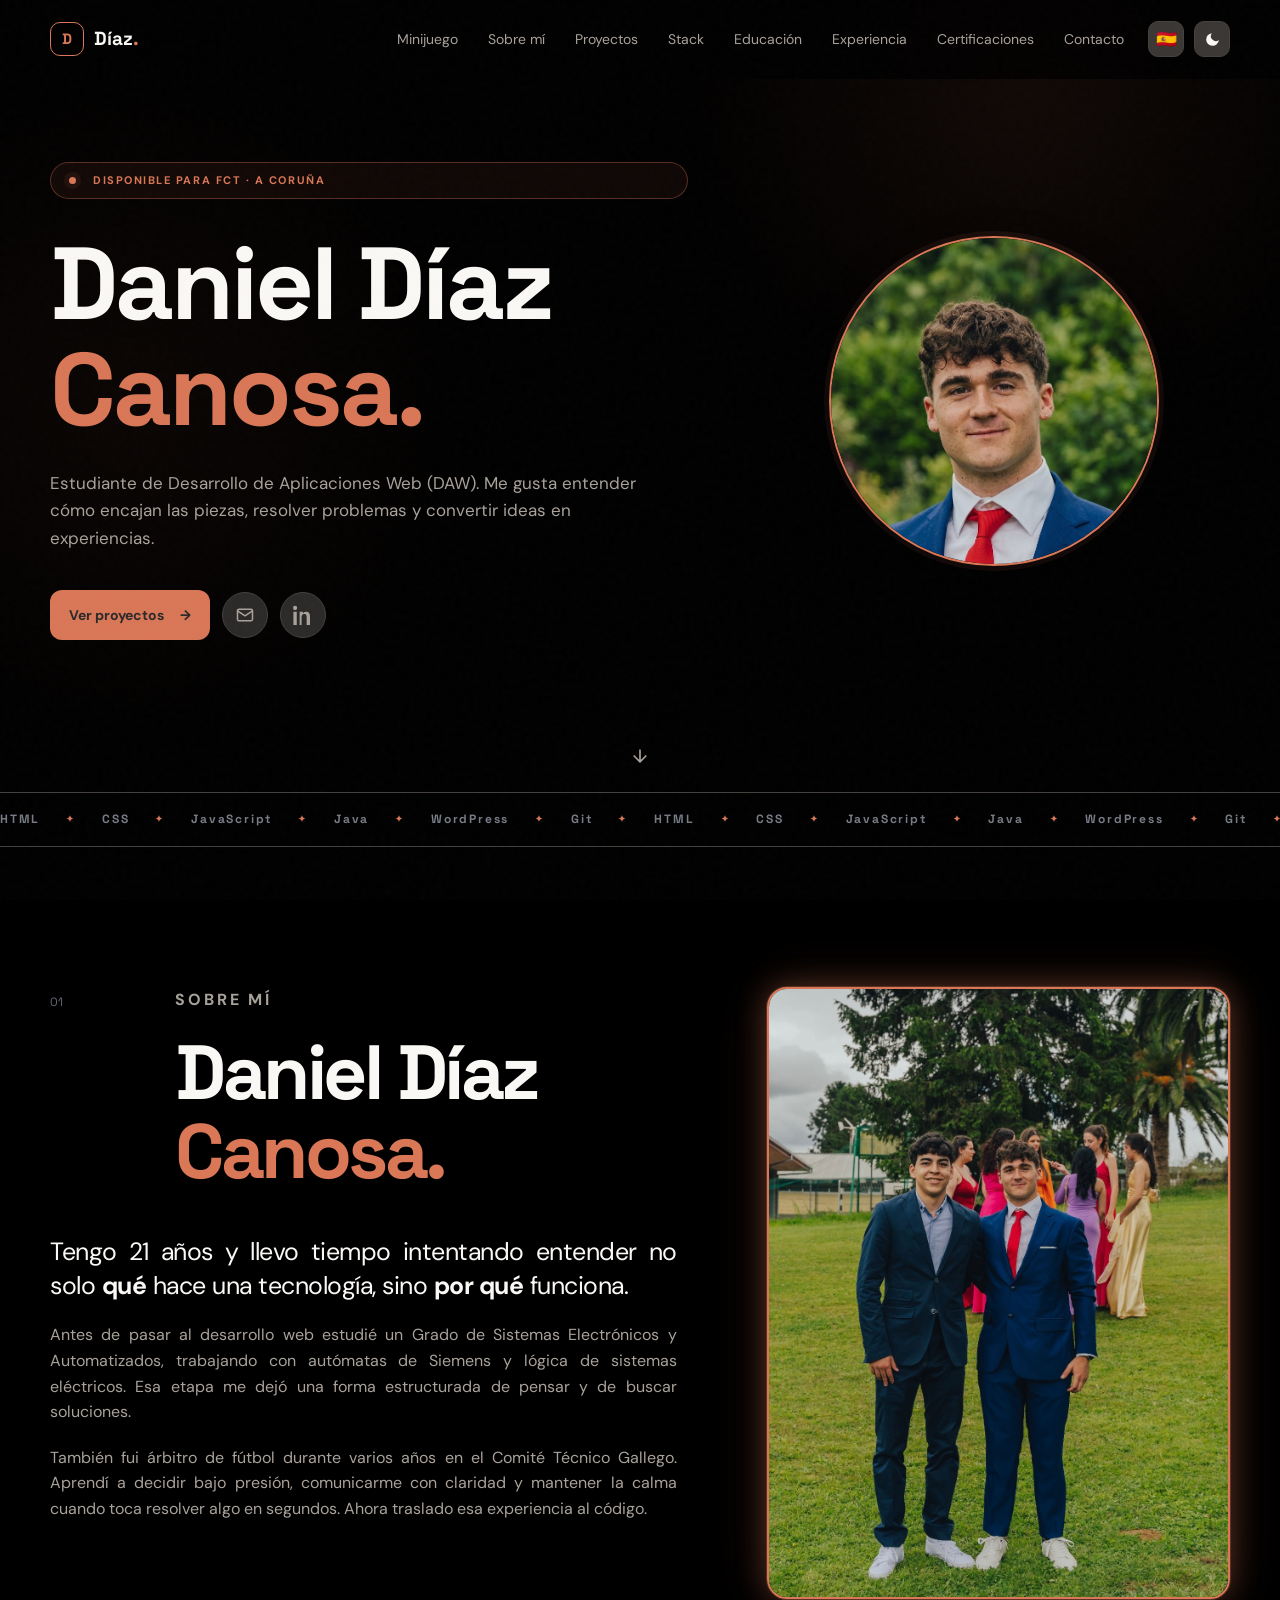
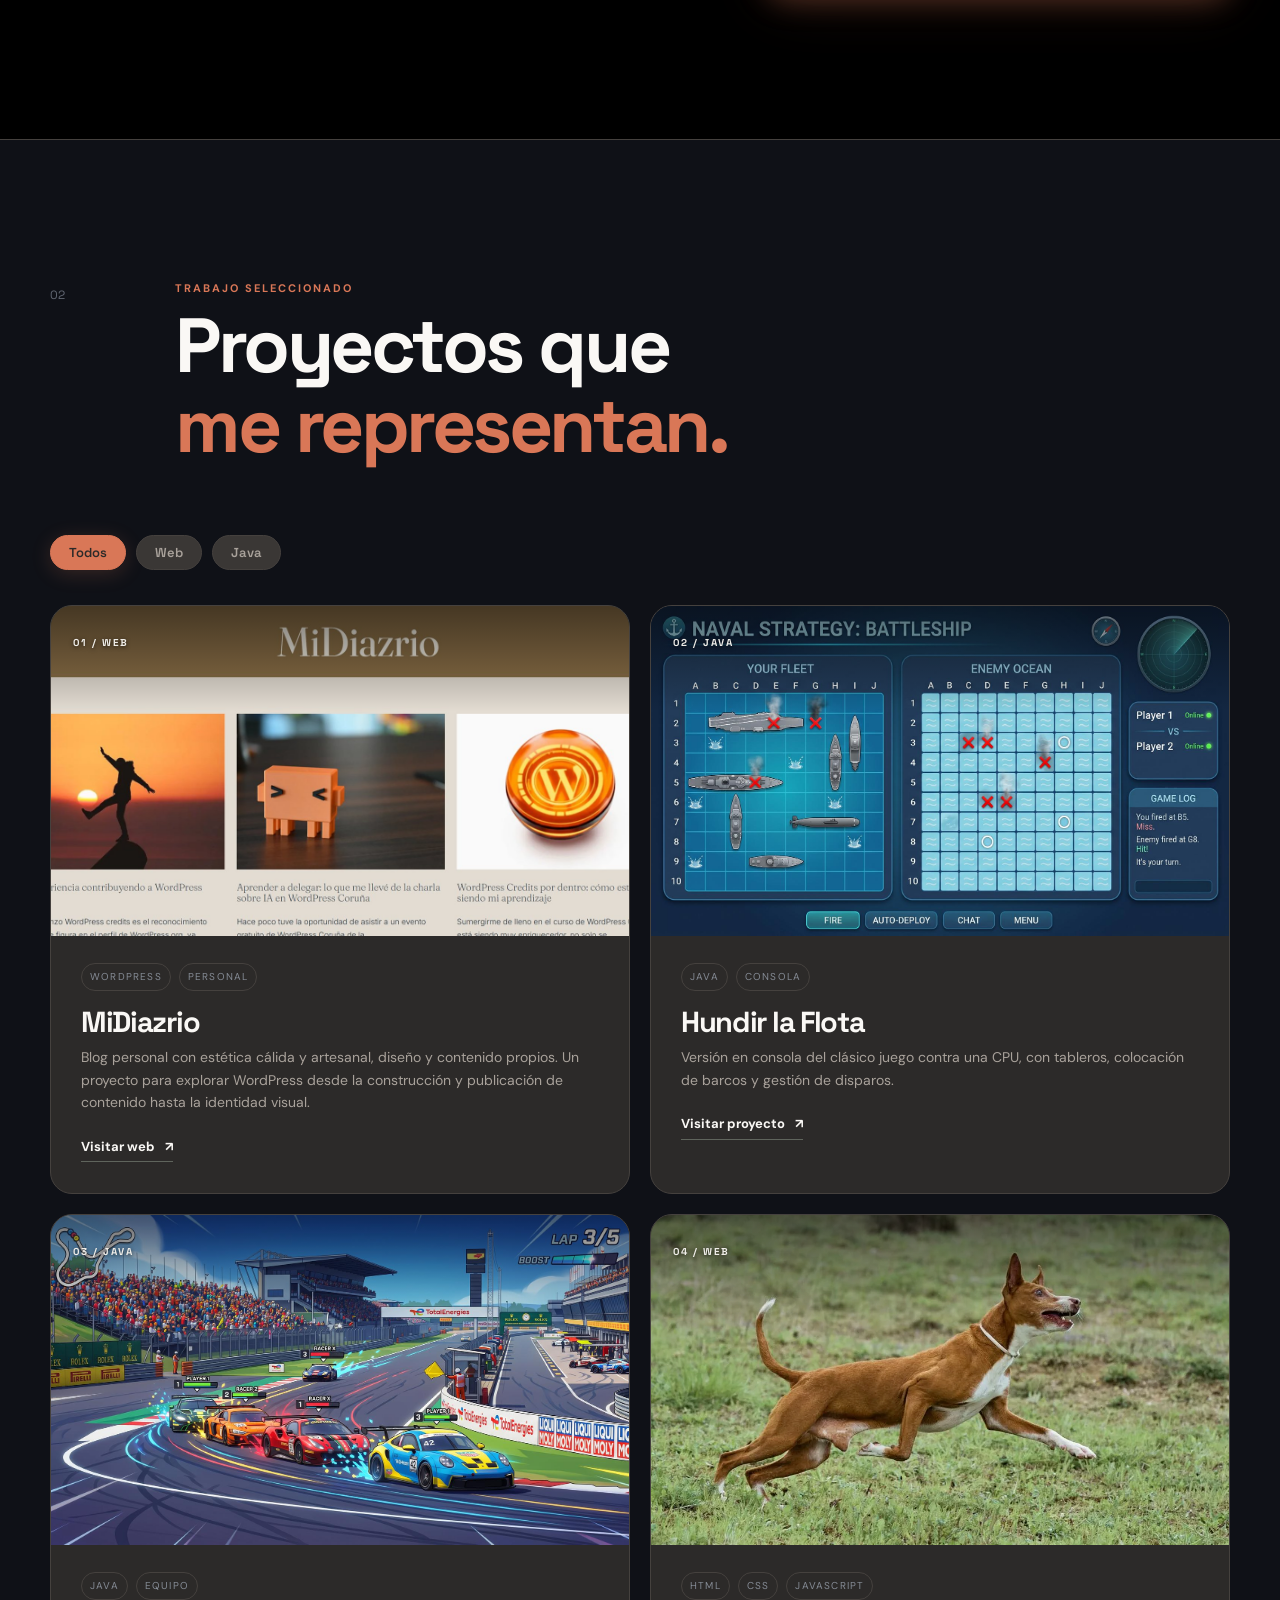
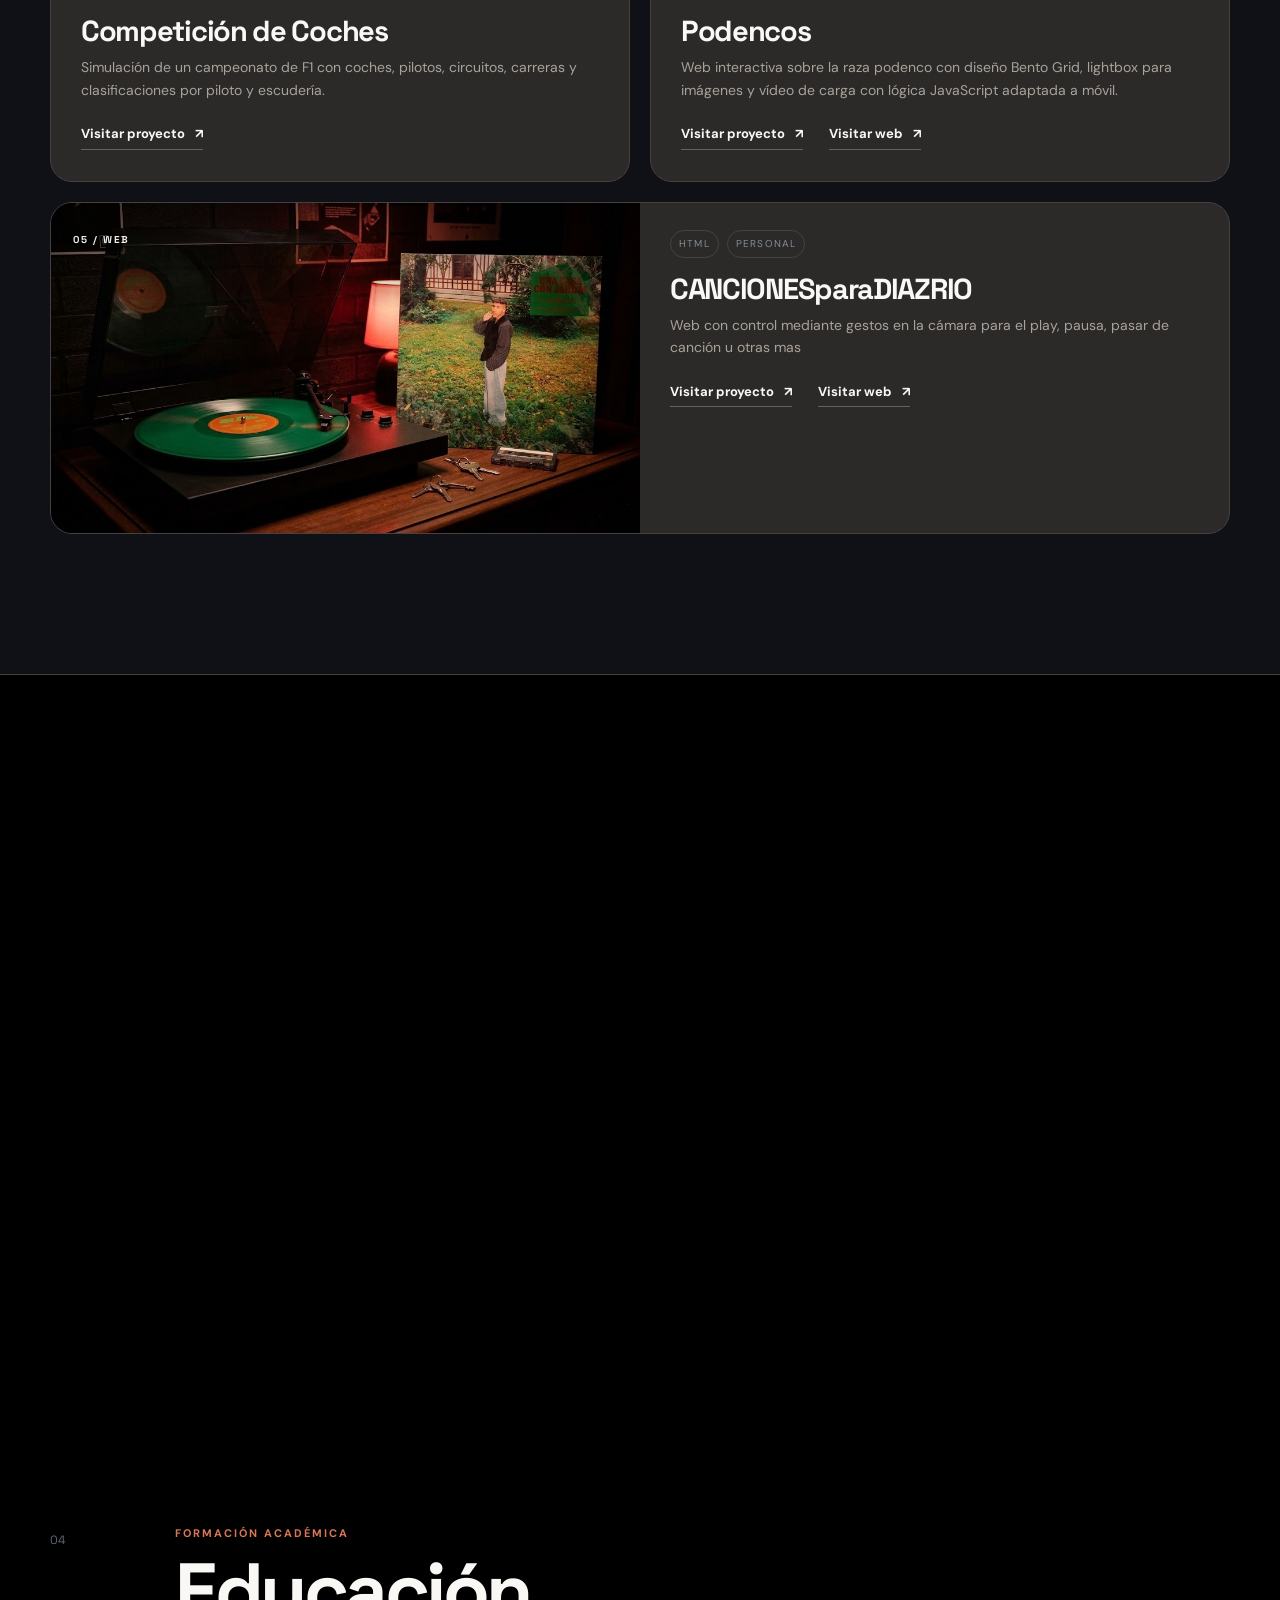
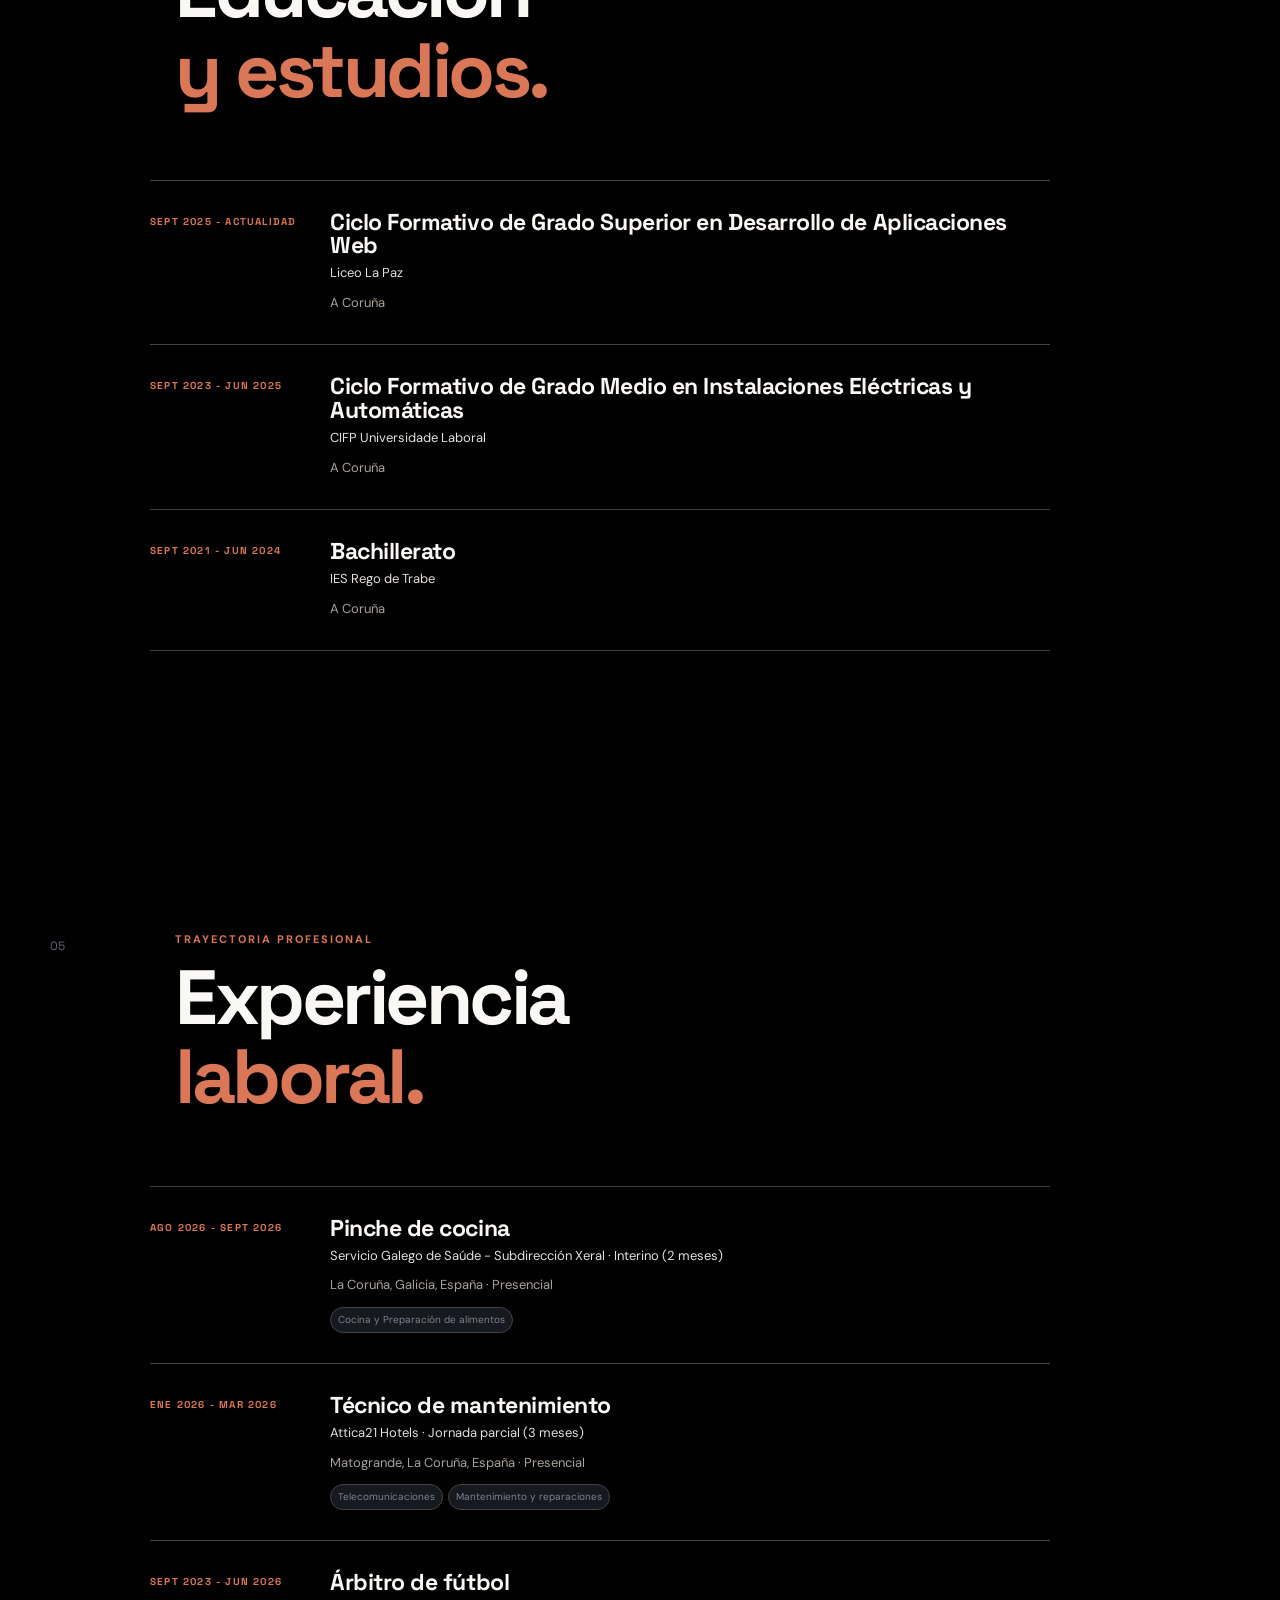
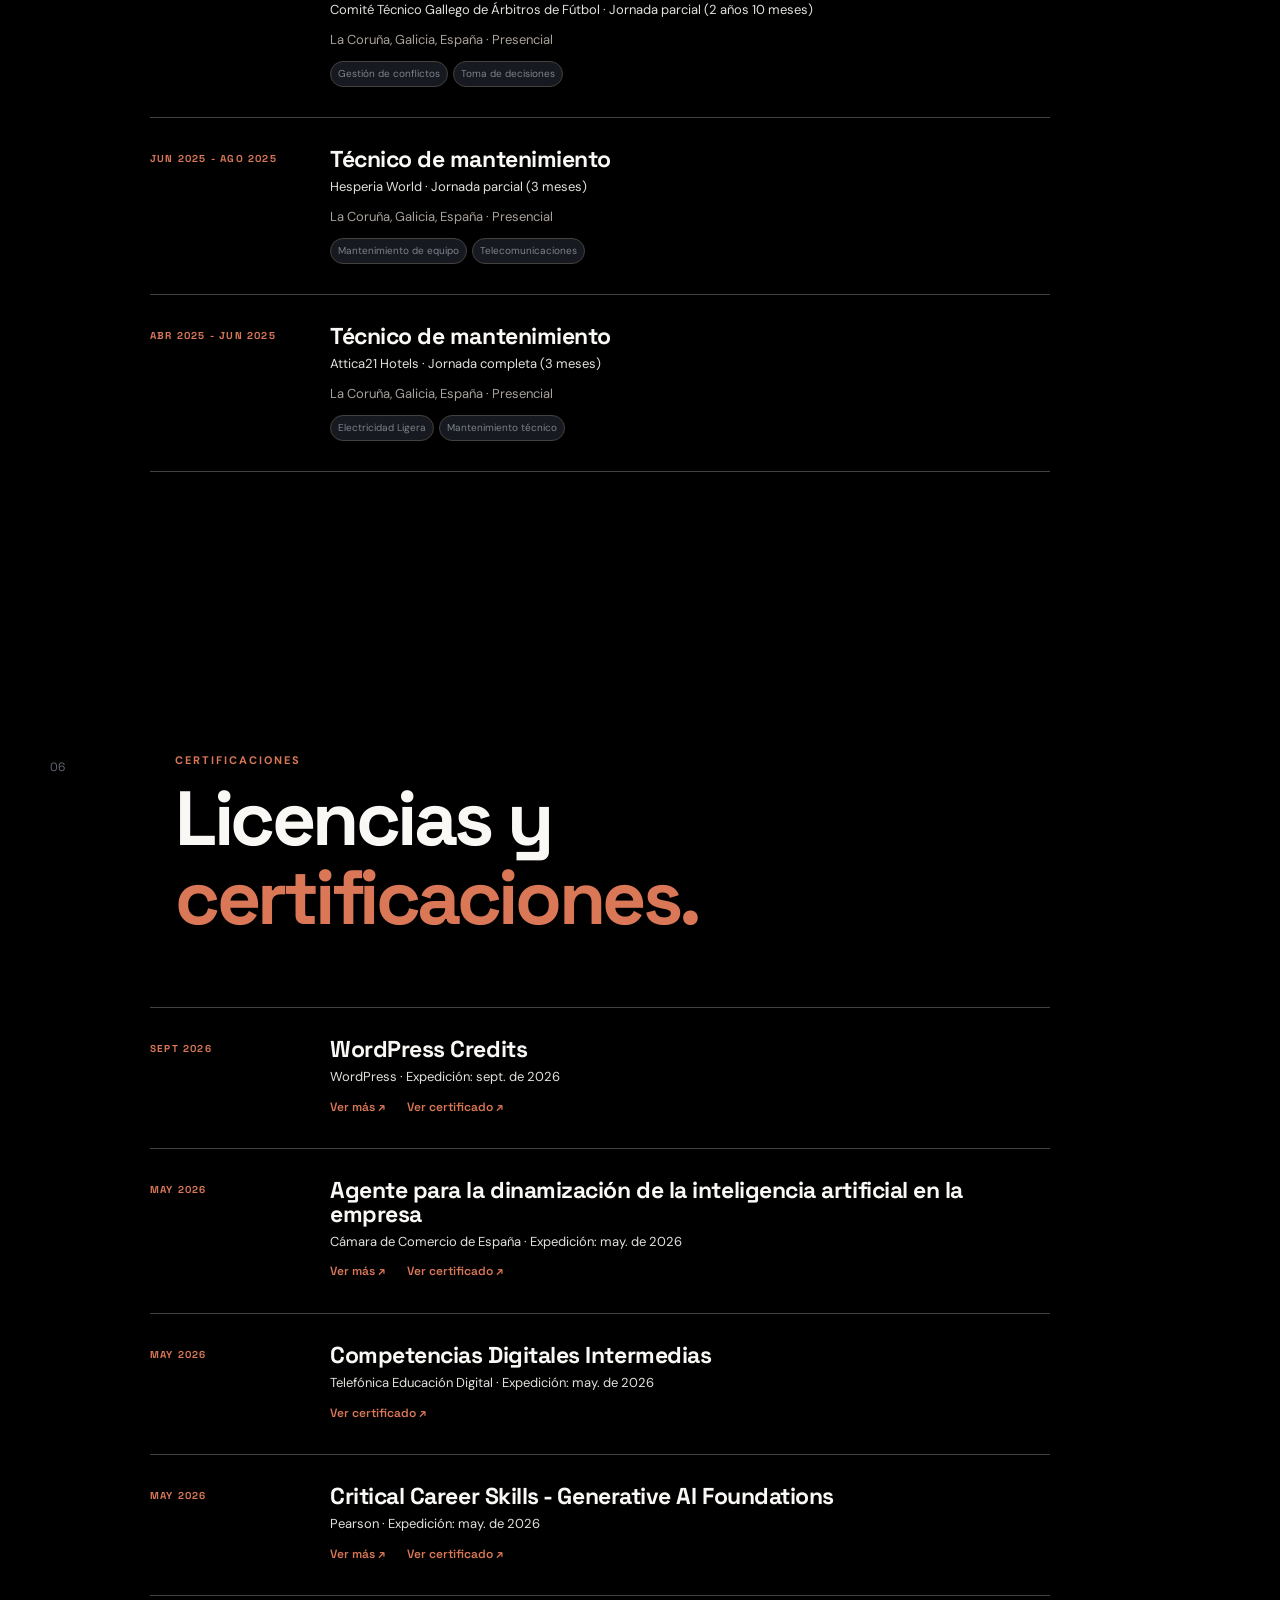
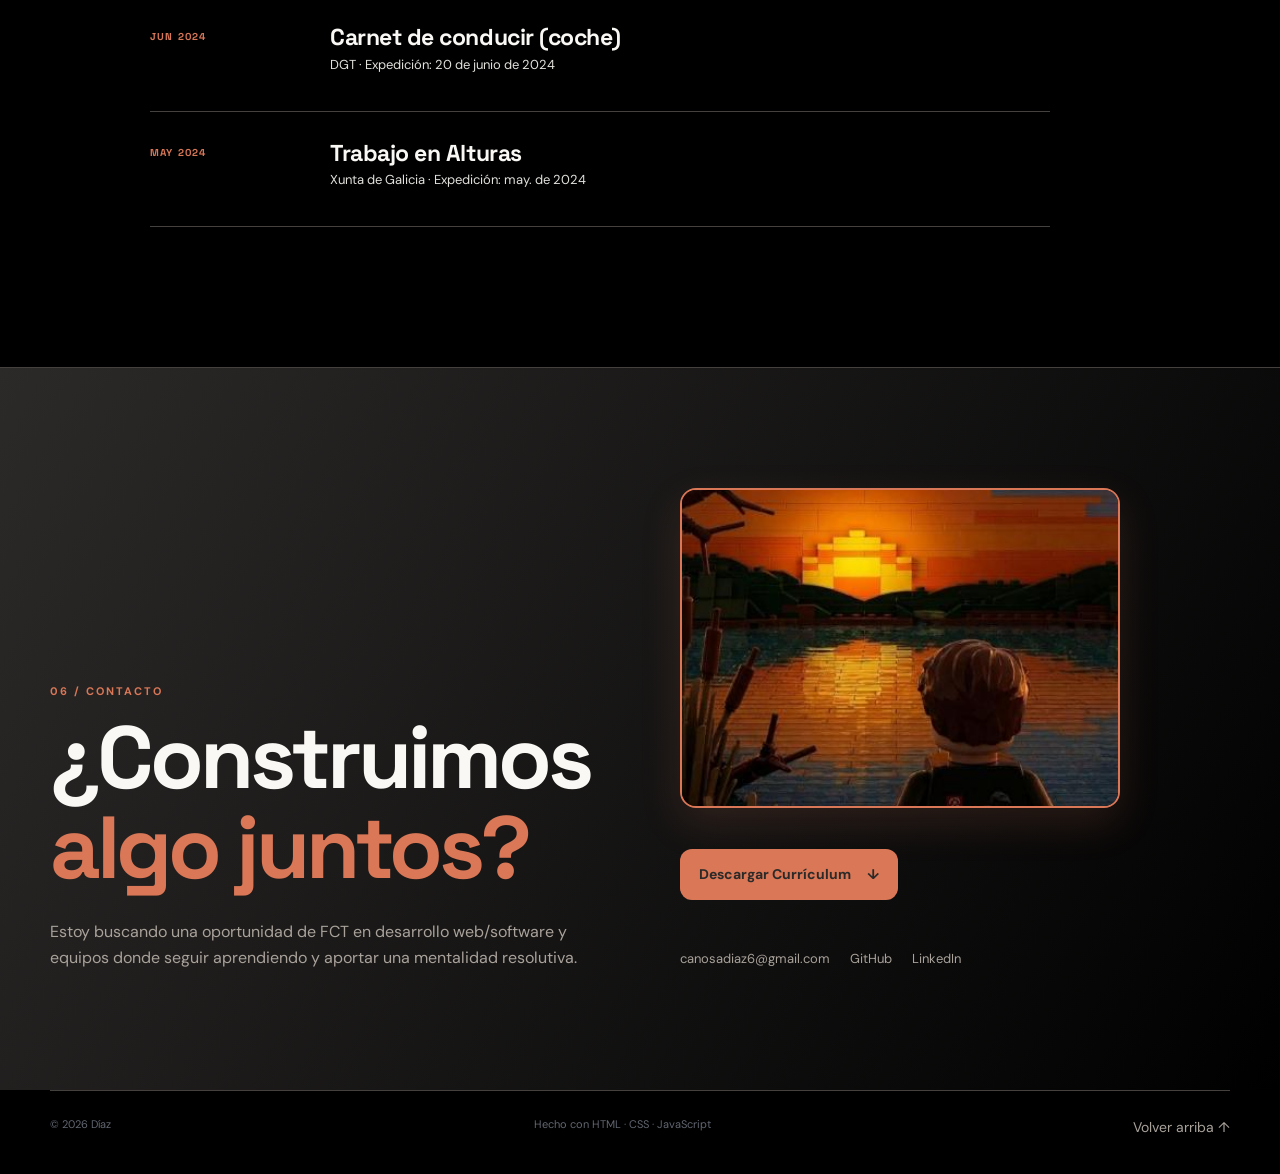
==== index.html @ 632375e2 "a11y: focus-visible styles, menu aria-controls/Escape/outside-close, filter aria-pressed" ====
<!DOCTYPE html>
<html lang="es" data-theme="dark">
<head>
  <meta charset="UTF-8">
  <meta name="viewport" content="width=device-width, initial-scale=1.0">
  <meta name="description" content="Portfolio de Daniel Díaz Canosa — estudiante de Desarrollo de Aplicaciones Web (DAW), proyectos web y Java.">
  <meta name="theme-color" content="#000000">
  <title>Daniel Díaz Canosa</title>
  <link rel="preconnect" href="https://fonts.googleapis.com">
  <link rel="preconnect" href="https://fonts.gstatic.com" crossorigin>
  <link href="https://fonts.googleapis.com/css2?family=DM+Sans:wght@400;500;600;700&family=Space+Grotesk:wght@400;500;600;700&display=swap" rel="stylesheet">
    <link rel="stylesheet" href="stiles/styles.css">
    <link rel="icon" type="image/png" href="img/favicom.png">
    <noscript><style>.reveal{opacity:1!important;transform:none!important}</style></noscript>
</head>
<body>
  <div class="noise" aria-hidden="true"></div>

  <header class="site-header">
    <nav class="nav container" aria-label="Navegación principal">
      <a class="brand" href="#inicio" aria-label="Díaz, inicio">
        <span class="brand-mark" aria-hidden="true">D</span>
        <span>Díaz<span class="dot" aria-hidden="true">.</span></span>
      </a>

      <ul class="nav-links" id="navLinks">
        <li><a href="pages/juego.html" data-i18n="nav.minigame">Minijuego</a></li>
        <li><a href="#sobre-mi" data-i18n="nav.about">Sobre mí</a></li>
        <li><a href="#proyectos" data-i18n="nav.projects">Proyectos</a></li>
        <li><a href="#stack" data-i18n="nav.stack">Stack</a></li>
        <li><a href="#educacion" data-i18n="nav.education">Educación</a></li>
        <li><a href="#experiencia" data-i18n="nav.experience">Experiencia</a></li>
        <li><a href="#certificaciones" data-i18n="nav.certifications">Certificaciones</a></li>
        <li><a href="#contacto" data-i18n="nav.contact">Contacto</a></li>
      </ul>

      <div class="header-actions">
        <button class="lang-toggle" id="langToggle" aria-label="Seleccionar idioma" data-i18n-attr="aria-label|lang.toggle">
          <span id="langFlag" aria-hidden="true">🇪🇸</span>
        </button>
        <button class="theme-toggle" id="themeToggle" aria-label="Cambiar tema oscuro o claro" data-i18n-attr="aria-label|theme.toggle" aria-pressed="false">
          <svg class="theme-icon-sun" viewBox="0 0 24 24" fill="none" stroke="currentColor" stroke-width="2" stroke-linecap="round" aria-hidden="true"><circle cx="12" cy="12" r="4.5"/><path d="M12 2v2.5M12 19.5V22M22 12h-2.5M4.5 12H2M19.07 4.93l-1.77 1.77M6.7 17.3l-1.77 1.77M19.07 19.07l-1.77-1.77M6.7 6.7L4.93 4.93"/></svg>
          <svg class="theme-icon-moon" viewBox="0 0 24 24" fill="currentColor" aria-hidden="true"><path d="M21 12.8A9 9 0 1 1 11.2 3a7 7 0 0 0 9.8 9.8z"/></svg>
        </button>
        <button class="menu-toggle" aria-label="Abrir menú de navegación" aria-expanded="false" aria-controls="navLinks">
          <span aria-hidden="true"></span><span aria-hidden="true"></span>
        </button>
      </div>
    </nav>
  </header>

  <main id="inicio">
    <section class="hero-wrap">
      <div class="hero container reveal">
        <div class="eyebrow-badge"><span class="pulse" aria-hidden="true"></span> <span data-i18n="hero.availability">Disponible para FCT · A Coruña</span></div>
        <h1 class="hero-name" data-i18n="hero.title">Daniel Díaz<br><em>Canosa.</em></h1>
        <p class="hero-text" data-i18n="hero.text">
          Estudiante de Desarrollo de Aplicaciones Web (DAW).
          Me gusta entender cómo encajan las piezas, resolver problemas y convertir ideas en experiencias.
        </p>
        <div class="hero-actions">
          <a href="#proyectos" class="btn btn-primary"><span data-i18n="hero.viewProjects">Ver proyectos</span> <span aria-hidden="true">→</span></a>
          <div class="hero-socials">
            <a href="mailto:canosadiaz6@gmail.com" class="icon-btn" aria-label="Enviar email">
              <svg viewBox="0 0 24 24" fill="none" stroke="currentColor" stroke-width="1.8" stroke-linecap="round" stroke-linejoin="round" aria-hidden="true"><rect x="3" y="5" width="18" height="14" rx="2"/><path d="m3 7 9 6 9-6"/></svg>
            </a>
            <a href="https://www.linkedin.com/in/dani-d%C3%ADaz-canosa-4465793b2/" target="_blank" rel="noopener" class="icon-btn" aria-label="Perfil de LinkedIn">
              <svg viewBox="0 0 24 24" fill="currentColor" aria-hidden="true"><path d="M4.98 3.5C4.98 4.88 3.87 6 2.5 6S.12 4.88.12 3.5 1.12 1 2.5 1s2.48 1.12 2.48 2.5zM.5 8h4v16h-4V8zm7.5 0h3.8v2.2h.05c.53-1 1.83-2.2 3.77-2.2 4.03 0 4.78 2.65 4.78 6.1V24h-4v-8.5c0-2.03-.04-4.64-2.83-4.64-2.83 0-3.27 2.2-3.27 4.5V24H8V8z"/></svg>
            </a>
          </div>
        </div>
        <figure class="hero-media">
          <img src="img/fotoHome.jpg" alt="Daniel Díaz Canosa" class="hero-avatar" loading="lazy">
        </figure>
      </div>
      <a href="#sobre-mi" class="scroll-indicator" aria-label="Desplázate para ver más">
        <svg viewBox="0 0 24 24" fill="none" stroke="currentColor" stroke-width="2" stroke-linecap="round" stroke-linejoin="round" aria-hidden="true"><path d="M12 5v14M5 12l7 7 7-7"/></svg>
      </a>
    </section>

    <section class="ticker" aria-label="Tecnologías destacadas">
      <div class="tools-marquee">
        <div class="tools-track">
          <div class="tools-group">
            <span>HTML</span><i>✦</i><span>CSS</span><i>✦</i><span>JavaScript</span><i>✦</i><span>Java</span><i>✦</i><span>WordPress</span><i>✦</i><span>Git</span><i>✦</i>
            <span>HTML</span><i>✦</i><span>CSS</span><i>✦</i><span>JavaScript</span><i>✦</i><span>Java</span><i>✦</i><span>WordPress</span><i>✦</i><span>Git</span><i>✦</i>
            <span>HTML</span><i>✦</i><span>CSS</span><i>✦</i><span>JavaScript</span><i>✦</i><span>Java</span><i>✦</i><span>WordPress</span><i>✦</i><span>Git</span><i>✦</i>
            <span>HTML</span><i>✦</i><span>CSS</span><i>✦</i><span>JavaScript</span><i>✦</i><span>Java</span><i>✦</i><span>WordPress</span><i>✦</i><span>Git</span><i>✦</i>
            <span>HTML</span><i>✦</i><span>CSS</span><i>✦</i><span>JavaScript</span><i>✦</i><span>Java</span><i>✦</i><span>WordPress</span><i>✦</i><span>Git</span><i>✦</i>
            <span>HTML</span><i>✦</i><span>CSS</span><i>✦</i><span>JavaScript</span><i>✦</i><span>Java</span><i>✦</i><span>WordPress</span><i>✦</i><span>Git</span><i>✦</i>
          </div>
          <div class="tools-group" aria-hidden="true">
            <span>HTML</span><i>✦</i><span>CSS</span><i>✦</i><span>JavaScript</span><i>✦</i><span>Java</span><i>✦</i><span>WordPress</span><i>✦</i><span>Git</span><i>✦</i>
            <span>HTML</span><i>✦</i><span>CSS</span><i>✦</i><span>JavaScript</span><i>✦</i><span>Java</span><i>✦</i><span>WordPress</span><i>✦</i><span>Git</span><i>✦</i>
            <span>HTML</span><i>✦</i><span>CSS</span><i>✦</i><span>JavaScript</span><i>✦</i><span>Java</span><i>✦</i><span>WordPress</span><i>✦</i><span>Git</span><i>✦</i>
            <span>HTML</span><i>✦</i><span>CSS</span><i>✦</i><span>JavaScript</span><i>✦</i><span>Java</span><i>✦</i><span>WordPress</span><i>✦</i><span>Git</span><i>✦</i>
            <span>HTML</span><i>✦</i><span>CSS</span><i>✦</i><span>JavaScript</span><i>✦</i><span>Java</span><i>✦</i><span>WordPress</span><i>✦</i><span>Git</span><i>✦</i>
            <span>HTML</span><i>✦</i><span>CSS</span><i>✦</i><span>JavaScript</span><i>✦</i><span>Java</span><i>✦</i><span>WordPress</span><i>✦</i><span>Git</span><i>✦</i>
          </div>
        </div>
      </div>
    </section>

    <section id="sobre-mi" class="section container">
      <div class="about-grid">
        <article class="about-main reveal">
          <header class="section-heading about-heading">
            <span class="section-number" aria-hidden="true">01</span>
            <div>
              <p class="eyebrow" data-i18n="about.eyebrow">Sobre mí</p>
              <h2 data-i18n="about.title">Daniel Díaz<br><em>Canosa.</em></h2>
            </div>
          </header>
          <p class="lead" data-i18n="about.lead">
            Tengo 21 años y llevo tiempo intentando entender no solo <strong>qué</strong> hace una tecnología,
            sino <strong>por qué</strong> funciona.
          </p>
          <p data-i18n="about.p2">
            Antes de pasar al desarrollo web estudié un Grado de Sistemas Electrónicos y Automatizados,
            trabajando con autómatas de Siemens y lógica de sistemas eléctricos. Esa etapa me dejó una forma
            estructurada de pensar y de buscar soluciones.
          </p>
          <p data-i18n="about.p3">
            También fui árbitro de fútbol durante varios años en el Comité Técnico Gallego.
            Aprendí a decidir bajo presión, comunicarme con claridad y mantener la calma cuando toca resolver
            algo en segundos. Ahora traslado esa experiencia al código.
          </p>
        </article>

        <figure class="about-photo reveal">
          <img src="img/pruebaFoto.png" alt="Daniel Díaz Canosa" loading="lazy">
        </figure>
      </div>
    </section>

    <section id="proyectos" class="section projects-section">
      <div class="container">
        <header class="section-heading reveal">
          <span class="section-number" aria-hidden="true">02</span>
          <div>
            <p class="eyebrow" data-i18n="proj.eyebrow">Trabajo seleccionado</p>
            <h2 data-i18n="proj.title">Proyectos que<br><em>me representan.</em></h2>
          </div>
        </header>

        <div class="project-filters reveal" role="group" aria-label="Filtros de proyectos">
          <button class="filter-btn active" data-filter="all" data-i18n="filter.all" aria-pressed="true">Todos</button>
          <button class="filter-btn" data-filter="web" data-i18n="filter.web" aria-pressed="false">Web</button>
          <button class="filter-btn" data-filter="java" aria-pressed="false">Java</button>
        </div>

        <div class="projects">
          <article class="project-card project-featured reveal" data-category="web">
            <figure class="project-visual visual-web">
              <img src="img/miDiazrio.jpg" alt="Captura de la web MiDiazrio" class="project-img" loading="lazy">
              <span class="visual-label" aria-hidden="true">01 / WEB</span>
            </figure>
            <div class="project-info">
              <ul class="project-meta"><li>WordPress</li><li data-i18n="meta.personal">Personal</li></ul>
              <h3>MiDiazrio</h3>
              <p data-i18n="proj1.desc">Blog personal con estética cálida y artesanal, diseño y contenido propios. Un proyecto para explorar WordPress desde la construcción y publicación de contenido hasta la identidad visual.</p>
              <a class="project-link" href="https://midiazrio.blog/" target="_blank" rel="noopener"><span data-i18n="link.website">Visitar web</span> <span aria-hidden="true">↗</span></a>
            </div>
          </article>

          <article class="project-card reveal" data-category="java">
            <figure class="project-visual visual-java">
              <img src="img/hundirLaFlota.jpg" alt="Imagen del proyecto Hundir la Flota" class="project-img" loading="lazy">
              <span class="visual-label" aria-hidden="true">02 / JAVA</span>
            </figure>
            <div class="project-info">
              <ul class="project-meta"><li>Java</li><li data-i18n="meta.console">Consola</li></ul>
              <h3>Hundir la Flota</h3>
              <p data-i18n="proj2.desc">Versión en consola del clásico juego contra una CPU, con tableros, colocación de barcos y gestión de disparos.</p>
              <a class="project-link" href="https://github.com/Ikeer3/hundirFlota" target="_blank" rel="noopener"><span data-i18n="link.visit">Visitar proyecto</span> <span aria-hidden="true">↗</span></a>
            </div>
          </article>

          <article class="project-card reveal" data-category="java">
            <figure class="project-visual visual-race">
              <img src="img/juegoCoches.jpg" alt="Imagen del proyecto Competición de Coches" class="project-img" loading="lazy">
              <span class="visual-label" aria-hidden="true">03 / JAVA</span>
            </figure>
            <div class="project-info">
              <ul class="project-meta"><li>Java</li><li data-i18n="meta.team">Equipo</li></ul>
              <h3>Competición de Coches</h3>
              <p data-i18n="proj3.desc">Simulación de un campeonato de F1 con coches, pilotos, circuitos, carreras y clasificaciones por piloto y escudería.</p>
              <a class="project-link" href="https://github.com/NoamNeo/Competicion-Coches" target="_blank" rel="noopener"><span data-i18n="link.visit">Visitar proyecto</span> <span aria-hidden="true">↗</span></a>
            </div>
          </article>

          <article class="project-card project-wide reveal" data-category="web">
            <figure class="project-visual visual-dog">
              <img src="img/podenco.webp" alt="Imagen del proyecto Podencos" class="project-img" loading="lazy">
              <span class="visual-label" aria-hidden="true">04 / WEB</span>
            </figure>
            <div class="project-info">
              <ul class="project-meta"><li>HTML</li><li>CSS</li><li>JavaScript</li></ul>
              <h3>Podencos</h3>
              <p data-i18n="proj4.desc">Web interactiva sobre la raza podenco con diseño Bento Grid, lightbox para imágenes y vídeo de carga con lógica JavaScript adaptada a móvil.</p>
              <div class="project-links">
                <a class="project-link" href="https://github.com/diaz827/podencos" target="_blank" rel="noopener"><span data-i18n="link.visit">Visitar proyecto</span> <span aria-hidden="true">↗</span></a>
                <a class="project-link" href="https://podencos.pages.dev/" target="_blank" rel="noopener"><span data-i18n="link.website">Visitar web</span> <span aria-hidden="true">↗</span></a>
              </div>
            </div>
          </article>

          <article class="project-card reveal" data-category="web">
            <figure class="project-visual visual-web">
              <img src="img/cancionesConGestos.jpg" alt="Imagen del proyecto CANCIONESparaDIAZRIO" class="project-img" loading="lazy">
              <span class="visual-label" aria-hidden="true">05 / WEB</span>
            </figure>
            <div class="project-info">
              <ul class="project-meta"><li>HTML</li><li data-i18n="meta.personal">Personal</li></ul>
              <h3>CANCIONESparaDIAZRIO</h3>
              <p data-i18n="proj5.desc">Web con control mediante gestos en la cámara para el play, pausa, pasar de canción u otras mas</p>
              <div class="project-links">
                <a class="project-link" href="https://github.com/diaz827/CANCIONESparaDIAZRIO" target="_blank" rel="noopener"><span data-i18n="link.visit">Visitar proyecto</span> <span aria-hidden="true">↗</span></a>
                <a class="project-link" href="https://diaz827.github.io/CANCIONESparaDIAZRIO/index.html" target="_blank" rel="noopener"><span data-i18n="link.website">Visitar web</span> <span aria-hidden="true">↗</span></a>
              </div>
            </div>
          </article>
        </div>
      </div>
    </section>

    <section id="stack" class="section container">
      <header class="section-heading reveal">
        <span class="section-number" aria-hidden="true">03</span>
        <div>
          <p class="eyebrow" data-i18n="stack.eyebrow">Herramientas</p>
          <h2 data-i18n="stack.title">Stack y<br><em>herramientas.</em></h2>
        </div>
      </header>

      <ul class="tech-badges reveal">
        <li class="tech-badge" style="--badge-color: #E34F26; color: #fff;">
          <svg width="18" height="18" viewBox="0 0 24 24" fill="currentColor" aria-hidden="true"><path d="M1.5 0h21l-1.91 21.563L12.01 24l-8.58-2.437L1.5 0zm17.09 5.813H6.9l.11 1.438h11.4l-.52 6.562-5.89 1.625-5.89-1.625-.36-4.313H8.5l.2 2.688 3.31.938 3.31-.938.44-5.188H7.31L7.1 4.375h11.69l-.2 1.438z"/></svg>
          HTML5
        </li>
        <li class="tech-badge" style="--badge-color: #1572B6; color: #fff;">
          <svg width="18" height="18" viewBox="0 0 24 24" fill="currentColor" aria-hidden="true"><path d="M1.5 0h21l-1.91 21.563L11.977 24l-8.565-2.438L1.5 0zm17.09 4.413L5.41 4.41l.213 2.622 10.125.002-.255 2.716h-6.64l.24 2.573h6.182l-.366 3.523-2.91.804-2.956-.81-.188-2.11h-2.61l.29 3.855L12 19.288l5.373-1.53L18.59 4.414z"/></svg>
          CSS3
        </li>
        <li class="tech-badge" style="--badge-color: #F7DF1E; color: #111;">
          <svg width="18" height="18" viewBox="0 0 24 24" fill="currentColor" aria-hidden="true"><path d="M3 3h18v18H3V3zm10.73 13.36c.39.23.85.39 1.36.39.75 0 1.22-.38 1.22-.96 0-.64-.51-.87-1.37-1.25l-.47-.21c-1.15-.51-1.91-1.15-1.91-2.5 0-1.29 1.01-2.23 2.61-2.23.7 0 1.32.2 1.77.49l-.5 1.05c-.32-.21-.76-.36-1.27-.36-.59 0-.97.31-.97.83 0 .49.33.72 1.18 1.09l.47.21c1.37.6 2.11 1.22 2.11 2.67 0 1.41-1.07 2.36-2.82 2.36-.85 0-1.61-.25-2.12-.58l.51-1.12zM9.59 15.7c-.32.19-.71.3-1.17.3-.87 0-1.42-.43-1.42-1.31V9.25h1.59v5.27c0 .35.18.53.5.53.22 0 .39-.07.5-.14l.6 1.3z"/></svg>
          JAVASCRIPT
        </li>
        <li class="tech-badge" style="--badge-color: #61DAFB; color: #111;">
          <svg width="18" height="18" viewBox="0 0 24 24" fill="currentColor" aria-hidden="true"><path d="M14.23 12.004a2.236 2.236 0 0 1-2.235 2.236 2.236 2.236 0 0 1-2.236-2.236 2.236 2.236 0 0 1 2.235-2.236 2.236 2.236 0 0 1 2.236 2.236zm2.648-10.69c-1.346 0-3.107.96-4.888 2.622-1.78-1.653-3.542-2.602-4.887-2.602-.41 0-.783.093-1.106.278-1.375.793-1.683 3.264-.973 6.365C1.98 8.917 0 10.42 0 12.004c0 1.59 1.99 3.097 5.043 4.03-.704 3.113-.39 5.588.988 6.38.32.187.69.275 1.102.275 1.345 0 3.107-.96 4.888-2.624 1.78 1.654 3.542 2.603 4.887 2.603.41 0 .783-.09 1.106-.275 1.374-.792 1.683-3.263.973-6.365C22.02 15.096 24 13.59 24 12.004c0-1.59-1.99-3.097-5.043-4.032.704-3.11.39-5.587-.988-6.38-.318-.184-.688-.277-1.092-.278zm-.005 1.09v.006c.225 0 .406.044.558.127.666.382.955 1.835.73 3.704-.054.46-.142.945-.25 1.44-.96-.236-2.006-.417-3.107-.534-.66-.905-1.345-1.727-2.035-2.447 1.592-1.48 3.087-2.292 4.105-2.295zm-9.77.02c1.012 0 2.514.808 4.11 2.28-.686.72-1.37 1.537-2.02 2.442-1.107.117-2.154.298-3.113.538-.112-.49-.195-.964-.254-1.42-.23-1.868.054-3.32.714-3.707.19-.09.4-.127.563-.132zm4.882 3.05c.455.468.91.992 1.36 1.564-.44-.02-.89-.034-1.345-.034-.46 0-.915.01-1.36.034.44-.572.895-1.096 1.345-1.565zM12 8.1c.74 0 1.477.034 2.202.093.406.582.802 1.203 1.183 1.86.372.64.71 1.29 1.018 1.946-.308.655-.646 1.31-1.013 1.95-.38.66-.773 1.288-1.18 1.87-.728.063-1.466.098-2.21.098-.74 0-1.477-.035-2.202-.093-.406-.582-.802-1.204-1.183-1.86-.372-.64-.71-1.29-1.018-1.946.303-.657.646-1.313 1.013-1.954.38-.66.773-1.286 1.18-1.868.728-.064 1.466-.098 2.21-.098zm-3.635.254c-.24.377-.48.763-.704 1.16-.225.39-.435.782-.635 1.174-.265-.656-.49-1.31-.676-1.947.64-.15 1.315-.283 2.015-.386zm7.26 0c.695.103 1.365.23 2.006.387-.18.632-.405 1.282-.66 1.933-.2-.39-.41-.783-.64-1.174-.225-.392-.465-.774-.705-1.146zm3.063.675c.484.15.944.317 1.375.498 1.732.74 2.852 1.708 2.852 2.476-.005.768-1.125 1.74-2.857 2.475-.42.18-.88.342-1.355.493-.28-.958-.646-1.956-1.1-2.98.45-1.017.81-2.01 1.085-2.964zm-13.395.004c.278.96.645 1.957 1.1 2.98-.45 1.017-.812 2.01-1.086 2.964-.484-.15-.944-.318-1.37-.5-1.732-.737-2.852-1.706-2.852-2.474 0-.768 1.12-1.742 2.852-2.476.42-.18.88-.342 1.356-.494zm11.678 4.28c.265.657.49 1.312.676 1.948-.64.157-1.316.29-2.016.39.24-.375.48-.762.705-1.158.225-.39.435-.788.636-1.18zm-9.945.02c.2.392.41.783.64 1.175.23.39.465.772.705 1.143-.695-.102-1.365-.23-2.006-.386.18-.63.406-1.282.66-1.933zM17.92 16.32c.112.493.2.968.254 1.423.23 1.868-.054 3.32-.714 3.708-.147.09-.338.128-.563.128-1.012 0-2.514-.807-4.11-2.28.686-.72 1.37-1.536 2.02-2.44 1.107-.118 2.154-.3 3.113-.54zm-11.83.01c.96.234 2.006.415 3.107.532.66.905 1.345 1.727 2.035 2.446-1.595 1.483-3.092 2.295-4.11 2.295-.22-.005-.406-.05-.553-.132-.666-.38-.955-1.834-.73-3.703.054-.46.142-.944.25-1.438zm4.56.64c.44.02.89.034 1.345.034.46 0 .915-.01 1.36-.034-.44.572-.895 1.095-1.345 1.565-.455-.47-.91-.993-1.36-1.565z"/></svg>
          REACT
        </li>
        <li class="tech-badge" style="--badge-color: #EA2D2E; color: #fff;">
          <svg width="18" height="18" viewBox="0 0 24 24" fill="currentColor" aria-hidden="true"><path d="M8.851 18.56s-.917.534.653.714c1.902.218 2.874.187 4.969-.211 0 0 .552.346 1.321.646-4.699 2.013-10.633-.118-6.943-1.149M8.276 15.933s-1.028.761.542.924c2.032.209 3.636.227 6.413-.308 0 0 .384.389.987.602-5.679 1.661-12.007.13-7.942-1.218M13.116 11.475c1.158 1.333-.304 2.533-.304 2.533s2.939-1.518 1.589-3.418c-1.261-1.772-2.228-2.652 3.007-5.688 0-.001-8.216 2.051-4.292 6.573M19.33 20.504s.679.559-.747.991c-2.712.822-11.288 1.069-13.669.033-.856-.373.75-.89 1.254-.998.527-.114.828-.093.828-.093-.953-.671-6.156 1.317-2.643 1.887 9.58 1.553 17.462-.7 14.977-1.82M9.292 13.21s-4.362 1.036-1.544 1.412c1.189.159 3.561.123 5.77-.062 1.806-.152 3.618-.477 3.618-.477s-.637.272-1.098.587c-4.429 1.165-12.986.623-10.522-.568 2.082-1.006 3.776-.892 3.776-.892M17.116 17.584c4.503-2.34 2.421-4.589.968-4.285-.355.074-.515.138-.515.138s.132-.207.385-.297c2.875-1.011 5.086 2.981-.928 4.562 0-.001.07-.062.09-.118M14.401 0s2.494 2.494-2.365 6.33c-3.896 3.077-.888 4.832-.001 6.836-2.274-2.053-3.943-3.858-2.824-5.539 1.644-2.469 6.197-3.665 5.19-7.627M9.734 23.924c4.322.277 10.959-.153 11.116-2.198 0 0-.302.775-3.572 1.391-3.688.694-8.239.613-10.937.168 0-.001.553.457 3.393.639"/></svg>
          JAVA
        </li>
        <li class="tech-badge" style="--badge-color: #4479A1; color: #fff;">
          <svg width="18" height="18" viewBox="0 0 24 24" fill="currentColor" aria-hidden="true"><path d="M12 2C6.48 2 2 4.69 2 8v8c0 3.31 4.48 6 10 6s10-2.69 10-6V8c0-3.31-4.48-6-10-6zm0 2c4.41 0 8 1.79 8 4s-3.59 4-8 4-8-1.79-8-4 3.59-4 8-4zm0 16c-4.41 0-8-1.79-8-4v-2.1c1.58 1.33 4.61 2.1 8 2.1s6.42-.77 8-2.1V16c0 2.21-3.59 4-8 4zm0-6c-4.41 0-8-1.79-8-4s3.59-4 8-4 8 1.79 8 4-3.59 4-8 4z"/></svg>
          SQL
        </li>
        <li class="tech-badge" style="--badge-color: #F05032; color: #fff;">
          <svg width="18" height="18" viewBox="0 0 24 24" fill="currentColor" aria-hidden="true"><path d="M13.09 23.549a1.54 1.54 0 0 1-2.18 0L.451 13.089a1.54 1.54 0 0 1 0-2.179l7.191-7.19 2.733 2.733a1.85 1.85 0 0 0 .964 2.326v6.66a1.849 1.849 0 1 0 1.54 0V8.957l2.508 2.508a1.85 1.85 0 1 0 1.09-1.09l-2.634-2.634a1.85 1.85 0 0 0-2.378-2.377L8.73 2.63 10.91.451a1.54 1.54 0 0 1 2.179 0l10.459 10.46a1.54 1.54 0 0 1 0 2.179z"/></svg>
          GIT
        </li>
        <li class="tech-badge" style="--badge-color: #181717; color: #fff; border: 1px solid rgba(255,255,255,0.2);">
          <svg width="18" height="18" viewBox="0 0 24 24" fill="currentColor" aria-hidden="true"><path d="M12 0C5.37 0 0 5.37 0 12c0 5.31 3.435 9.795 8.205 11.385.6.105.825-.255.825-.57 0-.285-.015-1.23-.015-2.235-3.015.555-3.795-.735-4.035-1.41-.135-.345-.72-1.41-1.23-1.695-.42-.225-1.02-.78-.015-.795.945-.015 1.62.87 1.845 1.23 1.08 1.815 2.805 1.305 3.495.99.105-.78.42-1.305.765-1.605-2.67-.3-5.46-1.335-5.46-5.925 0-1.305.465-2.385 1.23-3.225-.12-.3-.54-1.53.12-3.18 0 0 1.005-.315 3.3 1.23.96-.27 1.98-.405 3-.405s2.04.135 3 .405c2.295-1.56 3.3-1.23 3.3-1.23.66 1.65.24 2.88.12 3.18.765.84 1.23 1.905 1.23 3.225 0 4.605-2.805 5.625-5.475 5.925.435.375.81 1.095.81 2.22 0 1.605-.015 2.895-.015 3.3 0 .315.225.69.825.57A12.02 12.02 0 0024 12c0-6.63-5.37-12-12-12z"/></svg>
          GITHUB
        </li>
        <li class="tech-badge" style="--badge-color: #007ACC; color: #fff;">
          <svg width="18" height="18" viewBox="0 0 24 24" fill="currentColor" aria-hidden="true"><path d="M23.15 2.58L18.21.21a1.5 1.5 0 00-1.59.27L9.9 6.84 4.54 3.09A1.5 1.5 0 002.32 4.5v15a1.5 1.5 0 002.22 1.41l5.36-3.75 6.72 6.36a1.5 1.5 0 001.59.27l4.94-2.37A1.5 1.5 0 0024 20.25V3.75a1.5 1.5 0 00-.85-1.17z"/></svg>
          VS CODE
        </li>
        <li class="tech-badge" style="--badge-color: #2496ED; color: #fff;">
          <svg width="18" height="18" viewBox="0 0 24 24" fill="currentColor" aria-hidden="true"><path d="M13.983 11.078h2.119a.186.186 0 00.186-.185V9.006a.186.186 0 00-.186-.186h-2.119a.185.185 0 00-.185.185v1.888c0 .102.083.185.185.185m-2.954-5.43h2.118a.186.186 0 00.186-.186V3.574a.186.186 0 00-.186-.185h-2.118a.185.185 0 00-.185.185v1.888c0 .102.082.185.185.185m0 2.716h2.118a.187.187 0 00.186-.186V6.29a.186.186 0 00-.186-.185h-2.118a.185.185 0 00-.185.185v1.887c0 .102.082.185.185.186m-2.93 0h2.12a.186.186 0 00.184-.186V6.29a.185.185 0 00-.185-.185H8.1a.185.185 0 00-.185.185v1.887c0 .102.083.185.185.186m-2.964 0h2.119a.186.186 0 00.185-.186V6.29a.185.185 0 00-.185-.185H5.136a.186.186 0 00-.186.185v1.887c0 .102.084.185.186.186m5.893 2.715h2.118a.186.186 0 00.186-.185V9.006a.186.186 0 00-.186-.186h-2.118a.185.185 0 00-.185.185v1.888c0 .102.082.185.185.185m-2.93 0h2.12a.185.185 0 00.184-.185V9.006a.185.185 0 00-.184-.186h-2.12a.185.185 0 00-.184.185v1.888c0 .102.083.185.185.185m-2.964 0h2.119a.185.185 0 00.185-.185V9.006a.185.185 0 00-.184-.186h-2.12a.186.186 0 00-.186.186v1.887c0 .102.084.185.186.185m-2.92 0h2.12a.185.185 0 00.184-.185V9.006a.185.185 0 00-.184-.186h-2.12a.185.185 0 00-.184.185v1.888c0 .102.082.185.185.185M23.763 9.89c-.065-.051-.672-.51-1.954-.51-.338.001-.676.03-1.01.087-.248-1.7-1.653-2.53-1.716-2.566l-.344-.199-.226.327c-.284.438-.49.922-.612 1.43-.23.97-.09 1.882.403 2.661-.595.332-1.55.413-1.744.42H.751a.751.751 0 00-.75.748 11.376 11.376 0 00.692 4.062c.545 1.428 1.355 2.48 2.41 3.124 1.18.723 3.1 1.137 5.275 1.137.983.003 1.963-.086 2.93-.266a12.248 12.248 0 003.823-1.389c.98-.567 1.86-1.288 2.61-2.136 1.252-1.418 1.998-2.997 2.553-4.4h.221c1.372 0 2.215-.549 2.68-1.009.309-.293.55-.65.707-1.046l.098-.288Z"/></svg>
          DOCKER
        </li>
        <li class="tech-badge" style="--badge-color: #FCC624; color: #111;">
          <svg width="18" height="18" viewBox="0 0 24 24" fill="currentColor" aria-hidden="true"><path d="M12.504 0c-.155 0-.315.008-.48.021-4.226.333-3.105 4.807-3.17 6.298-.076 1.092-.3 1.953-1.05 3.02-.885 1.051-2.127 2.75-2.716 4.521-.278.832-.41 1.684-.287 2.489a.424.424 0 00-.11.135c-.26.268-.45.6-.663.839-.199.199-.485.267-.797.4-.313.136-.658.269-.864.68-.09.189-.136.394-.132.602 0 .199.027.4.055.536.058.399.116.728.04.97-.249.68-.28 1.145-.106 1.484.174.334.535.47.94.601.81.2 1.91.135 2.774.6.926.466 1.866.67 2.616.47.526-.116.97-.464 1.208-.946.587-.003 1.23-.269 2.26-.334.699-.058 1.574.267 2.577.2.025.134.063.198.114.333l.003.003c.391.778 1.113 1.132 1.884 1.071.771-.06 1.592-.536 2.257-1.306.631-.765 1.683-1.084 2.378-1.503.348-.199.629-.469.649-.853.023-.4-.2-.811-.714-1.376v-.097l-.003-.003c-.17-.2-.25-.535-.338-.926-.085-.401-.182-.786-.492-1.046h-.003c-.059-.054-.123-.067-.188-.135a.357.357 0 00-.19-.064c.431-1.278.264-2.55-.173-3.694-.533-1.41-1.465-2.638-2.175-3.483-.796-1.005-1.576-1.957-1.56-3.368.026-2.152.236-6.133-3.544-6.139zm.529 3.405h.013c.213 0 .396.062.584.198.19.135.33.332.438.533.105.259.158.459.166.724 0-.02.006-.04.006-.06v.105a.086.086 0 01-.004-.021l-.004-.024a1.807 1.807 0 01-.15.706.953.953 0 01-.213.335.71.71 0 00-.088-.042c-.104-.045-.198-.064-.284-.133a1.312 1.312 0 00-.22-.066c.05-.06.146-.133.183-.198.053-.128.082-.264.088-.402v-.02a1.21 1.21 0 00-.061-.4c-.045-.134-.101-.2-.183-.333-.084-.066-.167-.132-.267-.132h-.016c-.093 0-.176.03-.262.132a.8.8 0 00-.205.334 1.18 1.18 0 00-.09.4v.019c.002.089.008.179.02.267-.193-.067-.438-.135-.607-.202a1.635 1.635 0 01-.018-.2v-.02a1.772 1.772 0 01.15-.768c.082-.22.232-.406.43-.533a.985.985 0 01.594-.2zm-2.962.059h.036c.142 0 .27.048.399.135.146.129.264.288.344.465.09.199.14.4.153.667v.004c.007.134.006.2-.002.266v.08c-.03.007-.056.018-.083.024-.152.055-.274.135-.393.2.012-.09.013-.18.003-.267v-.015c-.012-.133-.04-.2-.082-.333a.613.613 0 00-.166-.267.248.248 0 00-.183-.064h-.021c-.071.006-.13.04-.186.132a.552.552 0 00-.12.27.944.944 0 00-.023.33v.015c.012.135.037.2.08.334.046.134.098.2.166.268.01.009.02.018.034.024-.07.057-.117.07-.176.136a.304.304 0 01-.131.068 2.62 2.62 0 01-.275-.402 1.772 1.772 0 01-.155-.667 1.759 1.759 0 01.08-.668 1.43 1.43 0 01.283-.535c.128-.133.26-.2.418-.2zm1.37 1.706c.332 0 .733.065 1.216.399.293.2.523.269 1.052.468h.003c.255.136.405.266.478.399v-.131a.571.571 0 01.016.47c-.123.31-.516.643-1.063.842v.002c-.268.135-.501.333-.775.465-.276.135-.588.292-1.012.267a1.139 1.139 0 01-.448-.067 3.566 3.566 0 01-.322-.198c-.195-.135-.363-.332-.612-.465v-.005h-.005c-.4-.246-.616-.512-.686-.71-.07-.268-.005-.47.193-.6.224-.135.38-.271.483-.336.104-.074.143-.102.176-.131h.002v-.003c.169-.202.436-.47.839-.601.139-.036.294-.065.466-.065zm2.8 2.142c.358 1.417 1.196 3.475 1.735 4.473.286.534.855 1.659 1.102 3.024.156-.005.33.018.513.064.646-1.671-.546-3.467-1.089-3.966-.22-.2-.232-.335-.123-.335.59.534 1.365 1.572 1.646 2.757.13.535.16 1.104.021 1.67.067.028.135.06.205.067 1.032.534 1.413.938 1.23 1.537v-.043c-.06-.003-.12 0-.18 0h-.016c.151-.467-.182-.825-1.065-1.224-.915-.4-1.646-.336-1.77.465-.008.043-.013.066-.018.135-.068.023-.139.053-.209.064-.43.268-.662.669-.793 1.187-.13.533-.17 1.156-.205 1.869v.003c-.02.334-.17.838-.319 1.35-1.5 1.072-3.58 1.538-5.348.334a2.645 2.645 0 00-.402-.533 1.45 1.45 0 00-.275-.333c.182 0 .338-.03.465-.067a.615.615 0 00.314-.334c.108-.267 0-.697-.345-1.163-.345-.467-.931-.995-1.788-1.521-.63-.4-.986-.87-1.15-1.396-.165-.534-.143-1.085-.015-1.645.245-1.07.873-2.11 1.274-2.763.107-.065.037.135-.408.974-.396.751-1.14 2.497-.122 3.854a8.123 8.123 0 01.647-2.876c.564-1.278 1.743-3.504 1.836-5.268.048.036.217.135.289.202.218.133.38.333.59.465.21.201.477.335.876.335.039.003.075.006.11.006.412 0 .73-.134.997-.268.29-.134.52-.334.74-.4h.005c.467-.135.835-.402 1.044-.7zm2.185 8.958c.037.6.343 1.245.882 1.377.588.134 1.434-.333 1.791-.765l.211-.01c.315-.007.577.01.847.268l.003.003c.208.199.305.53.391.876.085.4.154.78.409 1.066.486.527.645.906.636 1.14l.003-.007v.018l-.003-.012c-.015.262-.185.396-.498.595-.63.401-1.746.712-2.457 1.57-.618.737-1.37 1.14-2.036 1.191-.664.053-1.237-.2-1.574-.898l-.005-.003c-.21-.4-.12-1.025.056-1.69.176-.668.428-1.344.463-1.897.037-.714.076-1.335.195-1.814.12-.465.308-.797.641-.984l.045-.022zm-10.814.049h.01c.053 0 .105.005.157.014.376.055.706.333 1.023.752l.91 1.664.003.003c.243.533.754 1.064 1.189 1.637.434.598.77 1.131.729 1.57v.006c-.057.744-.48 1.148-1.125 1.294-.645.135-1.52.002-2.395-.464-.968-.536-2.118-.469-2.857-.602-.369-.066-.61-.2-.723-.4-.11-.2-.113-.602.123-1.23v-.004l.002-.003c.117-.334.03-.752-.027-1.118-.055-.401-.083-.71.043-.94.16-.334.396-.4.69-.533.294-.135.64-.202.915-.47h.002v-.002c.256-.268.445-.601.668-.838.19-.201.38-.336.663-.336zm7.159-9.074c-.435.201-.945.535-1.488.535-.542 0-.97-.267-1.28-.466-.154-.134-.28-.268-.373-.335-.164-.134-.144-.333-.074-.333.109.016.129.134.199.2.096.066.215.2.36.333.292.2.68.467 1.167.467.485 0 1.053-.267 1.398-.466.195-.135.445-.334.648-.467.156-.136.149-.267.279-.267.128.016.034.134-.147.332a8.097 8.097 0 01-.69.468zm-1.082-1.583V5.64c-.006-.02.013-.042.029-.05.074-.043.18-.027.26.004.063 0 .16.067.15.135-.006.049-.085.066-.135.066-.055 0-.092-.043-.141-.068-.052-.018-.146-.008-.163-.065zm-.551 0c-.02.058-.113.049-.166.066-.047.025-.086.068-.14.068-.05 0-.13-.02-.136-.068-.01-.066.088-.133.15-.133.08-.031.184-.047.259-.005.019.009.036.03.03.05v.02h.003z"/></svg>
          LINUX
        </li>
        <li class="tech-badge" style="--badge-color: #00758F; color: #fff;">
          <svg width="18" height="18" viewBox="0 0 24 24" fill="currentColor" aria-hidden="true"><path d="M16.405 5.501c-.115 0-.193.014-.274.033v.013h.014c.054.104.146.18.214.273.054.107.1.214.154.32l.014-.015c.094-.066.14-.172.14-.333-.04-.047-.046-.094-.08-.14-.04-.067-.126-.1-.18-.153zM5.77 18.695h-.927a50.854 50.854 0 00-.27-4.41h-.008l-1.41 4.41H2.45l-1.4-4.41h-.01a72.892 72.892 0 00-.195 4.41H0c.055-1.966.192-3.81.41-5.53h1.15l1.335 4.064h.008l1.347-4.064h1.095c.242 2.015.384 3.86.428 5.53zm4.017-4.08c-.378 2.045-.876 3.533-1.492 4.46-.482.716-1.01 1.073-1.583 1.073-.153 0-.34-.046-.566-.138v-.494c.11.017.24.026.386.026.268 0 .483-.075.647-.222.197-.18.295-.382.295-.605 0-.155-.077-.47-.23-.944L6.23 14.615h.91l.727 2.36c.164.536.233.91.205 1.123.4-1.064.678-2.227.835-3.483zm12.325 4.08h-2.63v-5.53h.885v4.85h1.745zm-3.32.135l-1.016-.5c.09-.076.177-.158.255-.25.433-.506.648-1.258.648-2.253 0-1.83-.718-2.746-2.155-2.746-.704 0-1.254.232-1.65.697-.43.508-.646 1.256-.646 2.245 0 .972.19 1.686.574 2.14.35.41.877.615 1.583.615.264 0 .506-.033.725-.098l1.325.772.36-.622zM15.5 17.588c-.225-.36-.337-.94-.337-1.736 0-1.393.424-2.09 1.27-2.09.443 0 .77.167.977.5.224.362.336.936.336 1.723 0 1.404-.424 2.108-1.27 2.108-.445 0-.77-.167-.978-.5zm-1.658-.425c0 .47-.172.856-.516 1.156-.344.3-.803.45-1.384.45-.543 0-1.064-.172-1.573-.515l.237-.476c.438.22.833.328 1.19.328.332 0 .593-.073.783-.22a.754.754 0 00.3-.615c0-.33-.23-.61-.648-.845-.388-.213-1.163-.657-1.163-.657-.422-.307-.632-.636-.632-1.177 0-.45.157-.81.47-1.085.315-.278.72-.415 1.22-.415.512 0 .98.136 1.4.41l-.213.476a2.726 2.726 0 00-1.064-.23c-.283 0-.502.068-.654.206a.685.685 0 00-.248.524c0 .328.234.61.666.85.393.215 1.187.67 1.187.67.433.305.648.63.648 1.168zm9.382-5.852c-.535-.014-.95.04-1.297.188-.1.04-.26.04-.274.167.055.053.063.14.11.214.08.134.218.313.346.407.14.11.28.216.427.31.26.16.555.255.81.416.145.094.293.213.44.313.073.05.12.14.214.172v-.02c-.046-.06-.06-.147-.105-.214-.067-.067-.134-.127-.2-.193a3.223 3.223 0 00-.695-.675c-.214-.146-.682-.35-.77-.595l-.013-.014c.146-.013.32-.066.46-.106.227-.06.435-.047.67-.106.106-.027.213-.06.32-.094v-.06c-.12-.12-.21-.283-.334-.395a8.867 8.867 0 00-1.104-.823c-.21-.134-.476-.22-.697-.334-.08-.04-.214-.06-.26-.127-.12-.146-.19-.34-.275-.514a17.69 17.69 0 01-.547-1.163c-.12-.262-.193-.523-.34-.763-.69-1.137-1.437-1.826-2.586-2.5-.247-.14-.543-.2-.856-.274-.167-.008-.334-.02-.5-.027-.11-.047-.216-.174-.31-.235-.38-.24-1.364-.76-1.644-.072-.18.434.267.862.422 1.082.115.153.26.328.34.5.047.116.06.235.107.356.106.294.207.622.347.897.073.14.153.287.247.413.054.073.146.107.167.227-.094.136-.1.334-.154.5-.24.757-.146 1.693.194 2.25.107.166.362.534.703.393.3-.12.234-.5.32-.835.02-.08.007-.133.048-.187v.015c.094.188.188.367.274.555.206.328.566.668.867.895.16.12.287.328.487.402v-.02h-.015c-.043-.058-.1-.086-.154-.133a3.445 3.445 0 01-.35-.4 8.76 8.76 0 01-.747-1.218c-.11-.21-.202-.436-.29-.643-.04-.08-.04-.2-.107-.24-.1.146-.247.273-.32.453-.127.288-.14.642-.188 1.01-.027.007-.014 0-.027.014-.214-.052-.287-.274-.367-.46-.2-.475-.233-1.238-.06-1.785.047-.14.247-.582.167-.716-.042-.127-.174-.2-.247-.303a2.478 2.478 0 01-.24-.427c-.16-.374-.24-.788-.414-1.162-.08-.173-.22-.354-.334-.513-.127-.18-.267-.307-.368-.52-.033-.073-.08-.194-.027-.274.014-.054.042-.075.094-.09.088-.072.335.022.422.062.247.1.455.194.662.334.094.066.195.193.315.226h.14c.214.047.455.014.655.073.355.114.675.28.962.46a5.953 5.953 0 012.085 2.286c.08.154.115.295.188.455.14.33.313.663.455.982.14.315.275.636.476.897.1.14.502.213.682.286.133.06.34.115.46.188.23.14.454.3.67.454.11.076.443.243.463.378z"/></svg>
          MYSQL
        </li>
        <li class="tech-badge" style="--badge-color: #7A00FF; color: #fff;">
          <svg width="18" height="18" viewBox="0 0 24 24" fill="currentColor" aria-hidden="true"><path d="M11.415 5.038a.58.58 0 0 0-.543.197L.135 18.021a.58.58 0 0 0 .071.814.58.58 0 0 0 .815-.07L11.757 5.979a.58.58 0 0 0-.07-.815.6.6 0 0 0-.272-.126m-8.113.317a3.133 3.133 0 0 0-3.12 3.12 3.13 3.13 0 0 0 3.12 3.119A3.133 3.133 0 0 0 6.42 8.475a3.13 3.13 0 0 0-3.119-3.119m0 1.806a1.3 1.3 0 0 1 1.314 1.313 1.3 1.3 0 0 1-1.314 1.312A1.3 1.3 0 0 1 1.99 8.475a1.3 1.3 0 0 1 1.312-1.314m5.253 5.253a3.13 3.13 0 0 0-3.119 3.119 3.13 3.13 0 0 0 3.12 3.118 3.133 3.133 0 0 0 3.118-3.12 3.133 3.133 0 0 0-3.119-3.118m0 1.805a1.3 1.3 0 0 1 1.313 1.314c0 .735-.577 1.312-1.312 1.312a1.3 1.3 0 0 1-1.314-1.312 1.3 1.3 0 0 1 1.313-1.314m7.201 3.276a.58.58 0 0 0-.578.578.58.58 0 0 0 .578.578h7.666a.58.58 0 0 0 .579-.578.58.58 0 0 0-.579-.578Z"/></svg>
          ZSH
        </li>
        <li class="tech-badge" style="--badge-color: #8E75B2; color: #fff;">
          <svg width="18" height="18" viewBox="0 0 24 24" fill="currentColor" aria-hidden="true"><path d="M11.04 19.32Q12 21.51 12 24q0-2.49.93-4.68.96-2.19 2.58-3.81t3.81-2.55Q21.51 12 24 12q-2.49 0-4.68-.93a12.3 12.3 0 0 1-3.81-2.58 12.3 12.3 0 0 1-2.58-3.81Q12 2.49 12 0q0 2.49-.96 4.68-.93 2.19-2.55 3.81a12.3 12.3 0 0 1-3.81 2.58Q2.49 12 0 12q2.49 0 4.68.96 2.19.93 3.81 2.55t2.55 3.81"/></svg>
          GEMINI
        </li>
        <li class="tech-badge" style="--badge-color: #10A37F; color: #fff;">
          <svg width="18" height="18" viewBox="0 0 24 24" fill="currentColor" aria-hidden="true"><path d="M22.2819 9.8211a5.9847 5.9847 0 0 0-.5157-4.9108 6.0462 6.0462 0 0 0-6.5098-2.9A6.0651 6.0651 0 0 0 4.9807 4.1818a5.9847 5.9847 0 0 0-3.9977 2.9 6.0462 6.0462 0 0 0 .7427 7.0966 5.98 5.98 0 0 0 .511 4.9107 6.051 6.051 0 0 0 6.5146 2.9001A5.9847 5.9847 0 0 0 13.2599 24a6.0557 6.0557 0 0 0 5.7718-4.2058 5.9894 5.9894 0 0 0 3.9977-2.9001 6.0557 6.0557 0 0 0-.7475-7.0729zm-9.022 12.6081a4.4755 4.4755 0 0 1-2.8764-1.0408l.1419-.0804 4.7783-2.7582a.7948.7948 0 0 0 .3927-.6813v-6.7369l2.02 1.1686a.071.071 0 0 1 .038.052v5.5826a4.504 4.504 0 0 1-4.4945 4.4944zm-9.6607-4.1254a4.4708 4.4708 0 0 1-.5346-3.0137l.142.0852 4.783 2.7582a.7712.7712 0 0 0 .7806 0l5.8428-3.3685v2.3324a.0804.0804 0 0 1-.0332.0615L9.74 19.9502a4.4992 4.4992 0 0 1-6.1408-1.6464zM2.3408 7.8956a4.485 4.485 0 0 1 2.3655-1.9728V11.6a.7664.7664 0 0 0 .3879.6765l5.8144 3.3543-2.0201 1.1685a.0757.0757 0 0 1-.071 0l-4.8303-2.7865A4.504 4.504 0 0 1 2.3408 7.872zm16.5963 3.8558L13.1038 8.364 15.1192 7.2a.0757.0757 0 0 1 .071 0l4.8303 2.7913a4.4944 4.4944 0 0 1-.6765 8.1042v-5.6772a.79.79 0 0 0-.407-.667zm2.0107-3.0231l-.142-.0852-4.7735-2.7818a.7759.7759 0 0 0-.7854 0L9.409 9.2297V6.8974a.0662.0662 0 0 1 .0284-.0615l4.8303-2.7866a4.4992 4.4992 0 0 1 6.6802 4.66zM8.3065 12.863l-2.02-1.1638a.0804.0804 0 0 1-.038-.0567V6.0742a4.4992 4.4992 0 0 1 7.3757-3.4537l-.142.0805L8.704 5.459a.7948.7948 0 0 0-.3927.6813zm1.0976-2.3654l2.602-1.4998 2.6069 1.4998v2.9994l-2.5974 1.4997-2.6067-1.4997Z"/></svg>
          CHATGPT
        </li>
        <li class="tech-badge" style="--badge-color: #D97757; color: #fff;">
          <svg width="18" height="18" viewBox="0 0 24 24" fill="currentColor" aria-hidden="true"><path d="m4.7144 15.9555 4.7174-2.6471.079-.2307-.079-.1275h-.2307l-.7893-.0486-2.6956-.0729-2.3375-.0971-2.2646-.1214-.5707-.1215-.5343-.7042.0546-.3522.4797-.3218.686.0608 1.5179.1032 2.2767.1578 1.6514.0972 2.4468.255h.3886l.0546-.1579-.1336-.0971-.1032-.0972L6.973 9.8356l-2.55-1.6879-1.3356-.9714-.7225-.4918-.3643-.4614-.1578-1.0078.6557-.7225.8803.0607.2246.0607.8925.686 1.9064 1.4754 2.4893 1.8336.3643.3035.1457-.1032.0182-.0728-.164-.2733-1.3539-2.4467-1.445-2.4893-.6435-1.032-.17-.6194c-.0607-.255-.1032-.4674-.1032-.7285L6.287.1335 6.6997 0l.9957.1336.419.3642.6192 1.4147 1.0018 2.2282 1.5543 3.0296.4553.8985.2429.8318.091.255h.1579v-.1457l.1275-1.706.2368-2.0947.2307-2.6957.0789-.7589.3764-.9107.7468-.4918.5828.2793.4797.686-.0668.4433-.2853 1.8517-.5586 2.9021-.3643 1.9429h.2125l.2429-.2429.9835-1.3053 1.6514-2.0643.7286-.8196.85-.9046.5464-.4311h1.0321l.759 1.1293-.34 1.1657-1.0625 1.3478-.8804 1.1414-1.2628 1.7-.7893 1.36.0729.1093.1882-.0183 2.8535-.607 1.5421-.2794 1.8396-.3157.8318.3886.091.3946-.3278.8075-1.967.4857-2.3072.4614-3.4364.8136-.0425.0304.0486.0607 1.5482.1457.6618.0364h1.621l3.0175.2247.7892.522.4736.6376-.079.4857-1.2142.6193-1.6393-.3886-3.825-.9107-1.3113-.3279h-.1822v.1093l1.0929 1.0686 2.0035 1.8092 2.5075 2.3314.1275.5768-.3218.4554-.34-.0486-2.2039-1.6575-.85-.7468-1.9246-1.621h-.1275v.17l.4432.6496 2.3436 3.5214.1214 1.0807-.17.3521-.6071.2125-.6679-.1214-1.3721-1.9246L14.38 17.959l-1.1414-1.9428-.1397.079-.674 7.2552-.3156.3703-.7286.2793-.6071-.4614-.3218-.7468.3218-1.4753.3886-1.9246.3157-1.53.2853-1.9004.17-.6314-.0121-.0425-.1397.0182-1.4328 1.9672-2.1796 2.9446-1.7243 1.8456-.4128.164-.7164-.3704.0667-.6618.4008-.5889 2.386-3.0357 1.4389-1.882.929-1.0868-.0062-.1579h-.0546l-6.3385 4.1164-1.1293.1457-.4857-.4554.0608-.7467.2307-.2429 1.9064-1.3114Z"/></svg>
          CLAUDE
        </li>
        <li class="tech-badge" style="--badge-color: #FFFFFF; color: #111; border: 1px solid rgba(255,255,255,0.2);">
          <svg width="18" height="18" viewBox="0 0 24 24" fill="none" stroke="currentColor" stroke-width="2" stroke-linecap="round" stroke-linejoin="round" aria-hidden="true"><rect x="2.5" y="4.5" width="19" height="15" rx="2"/><path d="M7 10l3 2.5L7 15M13 15h4"/></svg>
          OPENCODE
        </li>
        <li class="tech-badge" style="--badge-color: #F38020; color: #fff;">
          <svg width="18" height="18" viewBox="0 0 24 24" fill="currentColor" aria-hidden="true"><path d="M16.5088 16.8447c.1475-.5068.0908-.9707-.1553-1.3154-.2246-.3164-.6045-.499-1.0615-.5205l-8.6592-.1123a.1559.1559 0 0 1-.1333-.0713c-.0283-.042-.0351-.0986-.021-.1553.0278-.084.1123-.1484.2036-.1562l8.7359-.1123c1.0351-.0489 2.1601-.8868 2.5537-1.9136l.499-1.3013c.0215-.0561.0293-.1128.0147-.168-.5625-2.5463-2.835-4.4453-5.5499-4.4453-2.5039 0-4.6284 1.6177-5.3876 3.8614-.4927-.3658-1.1187-.5625-1.794-.499-1.2026.119-2.1665 1.083-2.2861 2.2856-.0283.31-.0069.6128.0635.894C1.5683 13.171 0 14.7754 0 16.752c0 .1748.0142.3515.0352.5273.0141.083.0844.1475.1689.1475h15.9814c.0909 0 .1758-.0645.2032-.1553l.12-.4268zm2.7568-5.5634c-.0771 0-.1611 0-.2383.0112-.0566 0-.1054.0415-.127.0976l-.3378 1.1744c-.1475.5068-.0918.9707.1543 1.3164.2256.3164.6055.498 1.0625.5195l1.8437.1133c.0557 0 .1055.0263.1329.0703.0283.043.0351.1074.0214.1562-.0283.084-.1132.1485-.204.1553l-1.921.1123c-1.041.0488-2.1582.8867-2.5527 1.914l-.1406.3585c-.0283.0713.0215.1416.0986.1416h6.5977c.0771 0 .1474-.0489.169-.126.1122-.4082.1757-.837.1757-1.2803 0-2.6025-2.125-4.727-4.7344-4.727"/></svg>
          CLOUDFLARE
        </li>
      </ul>
    </section>

    <section id="educacion" class="section container">
      <header class="section-heading reveal">
        <span class="section-number" aria-hidden="true">04</span>
        <div>
          <p class="eyebrow" data-i18n="edu.eyebrow">Formación académica</p>
          <h2 data-i18n="edu.title">Educación<br><em>y estudios.</em></h2>
        </div>
      </header>

      <div class="timeline reveal" role="feed">
        <article class="timeline-item">
          <span class="timeline-year">SEPT 2025 - ACTUALIDAD</span>
          <div>
            <h3 data-i18n="edu.d1">Ciclo Formativo de Grado Superior en Desarrollo de Aplicaciones Web</h3>
            <p>Liceo La Paz</p>
            <small>A Coruña</small>
          </div>
        </article>

        <article class="timeline-item">
          <span class="timeline-year">SEPT 2023 - JUN 2025</span>
          <div>
            <h3 data-i18n="edu.d2">Ciclo Formativo de Grado Medio en Instalaciones Eléctricas y Automáticas</h3>
            <p>CIFP Universidade Laboral</p>
            <small>A Coruña</small>
          </div>
        </article>

        <article class="timeline-item">
          <span class="timeline-year">SEPT 2021 - JUN 2024</span>
          <div>
            <h3 data-i18n="edu.d3">Bachillerato</h3>
            <p>IES Rego de Trabe</p>
            <small>A Coruña</small>
          </div>
        </article>
      </div>
    </section>

    <section id="experiencia" class="section container">
      <header class="section-heading reveal">
        <span class="section-number" aria-hidden="true">05</span>
        <div>
          <p class="eyebrow" data-i18n="exp.eyebrow">Trayectoria profesional</p>
          <h2 data-i18n="exp.title">Experiencia<br><em>laboral.</em></h2>
        </div>
      </header>

      <div class="timeline reveal" role="feed">
        <article class="timeline-item">
          <span class="timeline-year">AGO 2026 - SEPT 2026</span>
          <div>
            <h3 data-i18n="exp.j1.title">Pinche de cocina</h3>
            <p data-i18n="exp.j1.desc">Servicio Galego de Saúde - Subdirección Xeral · Interino (2 meses)</p>
            <small>La Coruña, Galicia, España · Presencial</small>
            <ul class="tags" style="margin-top:10px;"><li data-i18n="exp.j1.tags">Cocina y Preparación de alimentos</li></ul>
          </div>
        </article>

        <article class="timeline-item">
          <span class="timeline-year">ENE 2026 - MAR 2026</span>
          <div>
            <h3 data-i18n="exp.j2.title">Técnico de mantenimiento</h3>
            <p data-i18n="exp.j2.desc">Attica21 Hotels · Jornada parcial (3 meses)</p>
            <small>Matogrande, La Coruña, España · Presencial</small>
            <ul class="tags" style="margin-top:10px;"><li data-i18n="exp.j2.t1">Telecomunicaciones</li><li data-i18n="exp.j2.t2">Mantenimiento y reparaciones</li></ul>
          </div>
        </article>

        <article class="timeline-item">
          <span class="timeline-year">SEPT 2023 - JUN 2026</span>
          <div>
            <h3 data-i18n="exp.j3.title">Árbitro de fútbol</h3>
            <p data-i18n="exp.j3.desc">Comité Técnico Gallego de Árbitros de Fútbol · Jornada parcial (2 años 10 meses)</p>
            <small>La Coruña, Galicia, España · Presencial</small>
            <ul class="tags" style="margin-top:10px;"><li data-i18n="exp.j3.t1">Gestión de conflictos</li><li data-i18n="exp.j3.t2">Toma de decisiones</li></ul>
          </div>
        </article>

        <article class="timeline-item">
          <span class="timeline-year">JUN 2025 - AGO 2025</span>
          <div>
            <h3 data-i18n="exp.j4.title">Técnico de mantenimiento</h3>
            <p data-i18n="exp.j4.desc">Hesperia World · Jornada parcial (3 meses)</p>
            <small>La Coruña, Galicia, España · Presencial</small>
            <ul class="tags" style="margin-top:10px;"><li data-i18n="exp.j4.t1">Mantenimiento de equipo</li><li data-i18n="exp.j4.t2">Telecomunicaciones</li></ul>
          </div>
        </article>

        <article class="timeline-item">
          <span class="timeline-year">ABR 2025 - JUN 2025</span>
          <div>
            <h3 data-i18n="exp.j5.title">Técnico de mantenimiento</h3>
            <p data-i18n="exp.j5.desc">Attica21 Hotels · Jornada completa (3 meses)</p>
            <small>La Coruña, Galicia, España · Presencial</small>
            <ul class="tags" style="margin-top:10px;"><li data-i18n="exp.j5.t1">Electricidad Ligera</li><li data-i18n="exp.j5.t2">Mantenimiento técnico</li></ul>
          </div>
        </article>
      </div>
    </section>

    <section id="certificaciones" class="section container">
      <header class="section-heading reveal">
        <span class="section-number" aria-hidden="true">06</span>
        <div>
          <p class="eyebrow" data-i18n="cert.eyebrow">Certificaciones</p>
          <h2 data-i18n="cert.title">Licencias y<br><em>certificaciones.</em></h2>
        </div>
      </header>

      <div class="timeline reveal" role="feed">
        <article class="timeline-item">
          <span class="timeline-year">SEPT 2026</span>
          <div>
            <h3 data-i18n="cert.c2.title">WordPress Credits</h3>
            <p data-i18n="cert.c2.meta">WordPress · Expedición: sept. de 2026</p>
            <a class="cert-link" href="https://profiles.wordpress.org/diaz827/" target="_blank" rel="noopener noreferrer"><span data-i18n="cert.link">Ver más</span> <span aria-hidden="true">↗</span></a>
            <a class="cert-link" href="archivos/certificadoCredits.pdf" target="_blank" rel="noopener noreferrer"><span data-i18n="cert.pdf">Ver certificado</span> <span aria-hidden="true">↗</span></a>
          </div>
        </article>

        <article class="timeline-item">
          <span class="timeline-year">MAY 2026</span>
          <div>
            <h3 data-i18n="cert.c5.title">Agente para la dinamización de la inteligencia artificial en la empresa</h3>
            <p data-i18n="cert.c5.meta">Cámara de Comercio de España · Expedición: may. de 2026</p>
            <a class="cert-link" href="https://www.camaramiranda.com/event/dinamizacion-ia-empresa/" target="_blank" rel="noopener noreferrer"><span data-i18n="cert.link">Ver más</span> <span aria-hidden="true">↗</span></a>
            <a class="cert-link" href="archivos/diplomaCamaraComercio.pdf" target="_blank" rel="noopener noreferrer"><span data-i18n="cert.pdf">Ver certificado</span> <span aria-hidden="true">↗</span></a>
          </div>
        </article>

        <article class="timeline-item">
          <span class="timeline-year">MAY 2026</span>
          <div>
            <h3 data-i18n="cert.c4.title">Competencias Digitales Intermedias</h3>
            <p data-i18n="cert.c4.meta">Telefónica Educación Digital · Expedición: may. de 2026</p>
            <a class="cert-link" href="archivos/FormacionDixital.pdf" target="_blank" rel="noopener noreferrer"><span data-i18n="cert.pdf">Ver certificado</span> <span aria-hidden="true">↗</span></a>
          </div>
        </article>

        <article class="timeline-item">
          <span class="timeline-year">MAY 2026</span>
          <div>
            <h3 data-i18n="cert.c1.title">Critical Career Skills - Generative AI Foundations</h3>
            <p data-i18n="cert.c1.meta">Pearson · Expedición: may. de 2026</p>
            <a class="cert-link" href="https://www.credly.com/badges/b21783ce-aed3-4bbe-bb92-189359016fa8/linked_in_profile" target="_blank" rel="noopener noreferrer"><span data-i18n="cert.link">Ver más</span> <span aria-hidden="true">↗</span></a>
            <a class="cert-link" href="archivos/Generative_AI_Foundations.pdf" target="_blank" rel="noopener noreferrer"><span data-i18n="cert.pdf">Ver certificado</span> <span aria-hidden="true">↗</span></a>
          </div>
        </article>

        <article class="timeline-item">
          <span class="timeline-year">JUN 2024</span>
          <div>
            <h3 data-i18n="cert.c6.title">Carnet de conducir (coche)</h3>
            <p data-i18n="cert.c6.meta">DGT · Expedición: 20 de junio de 2024</p>
          </div>
        </article>

        <article class="timeline-item">
          <span class="timeline-year">MAY 2024</span>
          <div>
            <h3 data-i18n="cert.c3.title">Trabajo en Alturas</h3>
            <p data-i18n="cert.c3.meta">Xunta de Galicia · Expedición: may. de 2024</p>
          </div>
        </article>
      </div>
    </section>

    <section id="contacto" class="contact-section">
      <div class="container contact-inner reveal">
        <div>
          <p class="eyebrow"><span aria-hidden="true">06 / </span><span data-i18n="contact.eyebrow">Contacto</span></p>
          <h2 data-i18n="contact.title">¿Construimos<br><em>algo juntos?</em></h2>
          <p class="contact-text" data-i18n="contact.text">Estoy buscando una oportunidad de FCT en desarrollo web/software y equipos donde seguir aprendiendo y aportar una mentalidad resolutiva.</p>
        </div>
        <aside class="contact-actions" aria-label="Información de contacto y redes">
          <img src="img/diazfoto.jpg" alt="Daniel Díaz Canosa" class="contact-photo" loading="lazy">
          <a class="btn btn-primary" href="archivos/CV_Daniel_Diaz.pdf" download style="margin-bottom: 20px; text-decoration: none;">
            <span data-i18n="contact.cv">Descargar Currículum</span> <span aria-hidden="true">↓</span>
          </a>
          <ul class="socials">
            <li><a href="mailto:canosadiaz6@gmail.com">canosadiaz6@gmail.com</a></li>
            <li><a href="https://github.com/diaz827" target="_blank" rel="noopener">GitHub</a></li>
            <li><a href="https://www.linkedin.com/in/dani-d%C3%ADaz-canosa-4465793b2/" target="_blank" rel="noopener">LinkedIn</a></li>
          </ul>
        </aside>
      </div>
    </section>
  </main>

  <footer class="footer container">
    <span>© <span id="year"></span> Díaz</span>
    <span data-i18n="footer.made">Hecho con HTML · CSS · JavaScript</span>
    <a href="#inicio" data-i18n="footer.top">Volver arriba ↑</a>
  </footer>

    <script src="script/script.js"></script>
</body>
</html>
---- stiles/styles.css ----
@import url('https://fonts.googleapis.com/css2?family=DM+Sans:wght@400;500;600;700&family=Space+Grotesk:wght@400;500;600;700&display=swap');

:root{
  --bg-main:#FAF8F5;
  --bg-surface:#EFEBE0;
  --bg-surface-hover:#E7E2D5;
  --border:#DED8CA;
  --text-primary:#2C2A29;
  --text-muted:#6B655F;
  --accent:#D97757;
  --accent-hover:#C5654A;
  --accent-subtle:rgba(217,119,87,0.12);
  --bg:var(--bg-main);
  --surface:var(--bg-surface);
  --surface-2:var(--bg-surface-hover);
  --text:var(--text-primary);
  --muted:var(--text-muted);
  --line:var(--border);
  --max:1180px;
  --radius:22px;
}

[data-theme="light"] {
  --bg-main: #FAF8F5;
  --bg-surface: #EFEBE0;
  --bg-surface-hover: #E7E2D5;
  --border: #DED8CA;

  --text-primary: #2C2A29;
  --text-muted: #6B655F;

  --accent: #D97757;
  --accent-hover: #C5654A;
  --accent-subtle: rgba(217, 119, 87, 0.12);
}

[data-theme="dark"] {
  --bg-main: #000000;
  --bg-surface: #2C2A29;
  --bg-surface-hover: #3A3735;
  --border: #45413E;

  --text-primary: #FAF8F5;
  --text-muted: #A9A29B;

  --accent: #D97757;
  --accent-hover: #E58F70;
  --accent-subtle: rgba(217, 119, 87, 0.15);
}
*{box-sizing:border-box;margin:0;padding:0}
html{scroll-behavior:smooth}
body{background:var(--bg);color:var(--text);font-family:"DM Sans",sans-serif;line-height:1.6;overflow-x:hidden}
body:before{content:"";position:fixed;inset:0;background:radial-gradient(circle at 80% 10%,rgba(217,119,87,.08),transparent 28%),radial-gradient(circle at 10% 45%,rgba(217,119,87,.05),transparent 30%);pointer-events:none;z-index:-2}
.noise{position:fixed;inset:0;opacity:.035;pointer-events:none;z-index:20;background-image:url("data:image/svg+xml,%3Csvg viewBox='0 0 180 180' xmlns='http://www.w3.org/2000/svg'%3E%3Cfilter id='n'%3E%3CfeTurbulence type='fractalNoise' baseFrequency='.85' numOctaves='4' stitchTiles='stitch'/%3E%3C/filter%3E%3Crect width='100%25' height='100%25' filter='url(%23n)' opacity='.55'/%3E%3C/svg%3E")}
.container{width:min(calc(100% - 48px),var(--max));margin:auto}
.site-header{position:fixed;top:0;left:0;width:100%;z-index:10;background:rgba(0,0,0,.72);backdrop-filter:blur(18px);border-bottom:1px solid transparent;transition:.3s}
.site-header.scrolled{border-color:var(--line)}
.nav{height:78px;display:flex;align-items:center;justify-content:space-between}
.brand{display:flex;align-items:center;gap:10px;color:var(--text);text-decoration:none;font-family:"Space Grotesk";font-weight:700;font-size:19px}
.brand-mark{width:34px;height:34px;display:grid;place-items:center;border:1px solid var(--accent);border-radius:10px;color:var(--accent);font-size:15px}
.dot{color:var(--accent)}
.nav-links{display:flex;gap:30px;margin-block:0;margin-left:auto;padding:0;list-style:none}
.nav-links a,.footer a{color:var(--muted);text-decoration:none;font-size:14px;transition:.2s}
.nav-links a:hover,.footer a:hover{color:var(--text)}
.header-actions{display:flex;align-items:center;gap:10px;margin-left:24px}
.theme-toggle,.lang-toggle{display:inline-flex;align-items:center;justify-content:center;width:36px;height:36px;border-radius:10px;border:1px solid var(--line);background:var(--surface-2);color:var(--text);cursor:pointer;transition:.25s}
.theme-toggle:hover,.lang-toggle:hover{border-color:var(--accent);color:var(--accent)}
.theme-toggle svg{width:17px;height:17px}
.lang-toggle{font-size:17px;line-height:1;padding:0}
.lang-toggle span{display:block}
.theme-icon-sun{display:none}
.theme-icon-moon{display:block}
body.light .theme-icon-sun{display:block}
body.light .theme-icon-moon{display:none}
.menu-toggle{display:none;background:none;border:0}
.hero{min-height:780px;padding-top:115px;display:grid;grid-template-columns:1.15fr .85fr;grid-template-areas:"badge photo" "name photo" "text photo" "actions photo";column-gap:70px;align-content:center}
.hero-wrap{position:relative;min-height:88vh;display:flex;align-items:center;justify-content:center;padding-bottom:60px}
.hero-wrap .hero{min-height:0;padding-top:70px}
.eyebrow-badge{grid-area:badge}
.hero-name{grid-area:name}
.hero-text{grid-area:text}
.hero-actions{grid-area:actions}
.hero-media{grid-area:photo;align-self:center;justify-self:end;display:flex;justify-content:center;margin:0}
.hero-avatar{width:min(330px,100%);aspect-ratio:1;height:auto;border-radius:50%;object-fit:cover;object-position:top;border:2px solid var(--accent);box-shadow:0 0 0 5px rgba(217,119,87,.08),0 15px 40px rgba(0,0,0,.35)}
.eyebrow-badge{display:inline-flex;align-items:center;gap:9px;padding:9px 18px;border:1px solid rgba(217,119,87,.35);border-radius:999px;background:rgba(217,119,87,.07);color:var(--accent);font-size:11px;letter-spacing:.14em;text-transform:uppercase;font-weight:700;margin-bottom:32px}
.eyebrow,.hero-kicker{font-size:11px;letter-spacing:.18em;text-transform:uppercase;font-weight:700}
.eyebrow{color:var(--accent)}
.hero-kicker{color:#6f747f;margin:28px 0 14px}
.pulse{display:inline-block;width:7px;height:7px;border-radius:50%;background:var(--accent);margin-right:8px;box-shadow:0 0 0 5px rgba(217,119,87,.08)}
h1,h2,h3{font-family:"Space Grotesk",sans-serif;line-height:1.03;letter-spacing:-.045em}
h1{font-size:clamp(58px,8vw,112px);max-width:850px}
h1 em,h2 em{font-style:normal;color:var(--accent)}
.hero-name{max-width:1000px;letter-spacing:-.03em}
.hero-text{color:var(--muted);max-width:600px;font-size:17px;margin-top:28px}
.hero-actions{display:flex;gap:12px;margin-top:38px}
.hero-socials{display:flex;gap:12px;align-items:center}
.icon-btn{width:46px;height:46px;display:inline-flex;align-items:center;justify-content:center;border-radius:50%;border:1px solid var(--line);background:var(--surface);color:var(--muted);text-decoration:none;transition:.25s}
.icon-btn:hover{border-color:var(--accent);color:var(--accent);transform:translateY(-2px);box-shadow:0 8px 20px rgba(217,119,87,.18)}
.icon-btn svg{width:20px;height:20px}
.scroll-indicator{position:absolute;left:50%;bottom:26px;transform:translateX(-50%);color:var(--muted);display:flex}
.scroll-indicator svg{width:20px;height:20px;animation:scrollBounce 1.8s ease-in-out infinite}
@keyframes scrollBounce{0%,100%{transform:translateY(0);opacity:.5}50%{transform:translateY(8px);opacity:1}}
.btn{display:inline-flex;align-items:center;gap:16px;padding:14px 19px;border-radius:12px;text-decoration:none;font-weight:700;font-size:14px;transition:.25s}
.btn-primary{background:var(--accent);color:#2C2A29}
.btn-primary:hover{background:var(--accent-hover);transform:translateY(-2px);box-shadow:0 12px 35px rgba(217,119,87,.15)}
.btn-ghost{border:1px solid var(--line);color:var(--text)}
.btn-ghost:hover{border-color:rgba(255,255,255,.25)}
.hero-card{border:1px solid var(--line);background:linear-gradient(145deg,#141820,#0e1016);border-radius:20px;overflow:hidden;box-shadow:0 30px 90px rgba(0,0,0,.25)}
.terminal-top{height:48px;border-bottom:1px solid var(--line);display:flex;align-items:center;gap:7px;padding:0 16px}
.terminal-top span{width:8px;height:8px;border-radius:50%;background:#555}
.terminal-top small{margin-left:auto;color:#626873;font-family:monospace;font-size:11px}
.terminal-body{padding:34px 30px 42px;font-family:"SFMono-Regular",Consolas,monospace;font-size:13px;line-height:2}
.terminal-body p{margin:0}.terminal-body p:nth-of-type(even){margin-bottom:14px}
.muted{color:#5d6470}.code-accent{color:var(--accent)}.cursor{animation:blink 1s infinite}
@keyframes blink{50%{opacity:0}}
.ticker{border-block:1px solid var(--line);overflow:hidden;white-space:nowrap}
.tools-marquee{width:100%;overflow:hidden;padding:17px 0}
.tools-track{display:flex;width:max-content;flex-shrink:0;animation:marquee 96s linear infinite}
.tools-group{display:flex;align-items:center;flex-shrink:0;white-space:nowrap;gap:26px;padding-right:26px;color:#777c86;font-family:"Space Grotesk";font-size:12px;font-weight:700;letter-spacing:.15em}
@keyframes marquee{from{transform:translateX(0)}to{transform:translateX(-50%)}}
@media (prefers-reduced-motion: reduce){.tools-track{animation:none}}
.tools-group i{color:var(--accent);font-style:normal;font-size:9px}
.section{padding:140px 0}
.section-heading{display:grid;grid-template-columns:100px 1fr;gap:25px;align-items:start;margin-bottom:70px}
.section-number{font-family:"Space Grotesk";font-size:12px;color:#626873;padding-top:6px}
.section-heading h2{font-size:clamp(44px,6vw,78px);margin-top:9px}
.about-grid{display:grid;grid-template-columns:1.15fr .85fr;gap:90px}
.about-main{max-width:680px}
.about-heading{margin-bottom:44px}
.about-main p{color:var(--muted);font-size:16px;margin-bottom:20px;text-align:justify}
.about-main .lead{font-size:25px;line-height:1.35;color:var(--text);letter-spacing:-.02em;text-align:justify}
.about-main strong{color:var(--text)}
.about-photo{display:block;position:relative;overflow:hidden;border-radius:20px;border:2px solid var(--accent);box-shadow:0 0 0 1px rgba(217,119,87,0.25),0 0 30px rgba(217,119,87,0.35),0 0 60px rgba(217,119,87,0.15)}
.about-photo img{display:block;width:100%;height:100%;object-fit:cover;object-position:top}
.projects-section{background:#0f1117;border-block:1px solid var(--line)}
.projects{display:grid;grid-template-columns:1fr 1fr;gap:20px}
.project-card{display:block;background:var(--surface);border:1px solid var(--line);border-radius:var(--radius);overflow:hidden;transition:.3s}
.project-card:hover{transform:translateY(-5px);border-color:rgba(217,119,87,.25)}
.project-card:last-child:nth-child(odd){grid-column:1/-1;display:grid;grid-template-columns:1fr 1fr}
.project-visual{min-height:330px;position:relative;overflow:hidden;padding:22px;margin:0}
.project-img{position:absolute;inset:0;width:100%;height:100%;object-fit:cover;z-index:1;transition:transform .5s ease}
.project-card:hover .project-img{transform:scale(1.04)}
.project-visual::after{content:"";position:absolute;inset:0;z-index:2;pointer-events:none;background:linear-gradient(180deg,rgba(0,0,0,.5),transparent 32%)}
.visual-label{position:relative;z-index:3;font:700 10px "Space Grotesk";letter-spacing:.16em;color:#f0eee9;text-shadow:0 1px 4px rgba(0,0,0,.7)}
.visual-web{background:linear-gradient(135deg,#182218,#101b17)}
.visual-java{background:linear-gradient(135deg,#1a1c27,#11131b)}
.visual-race{background:linear-gradient(135deg,#211a18,#13151a)}
.visual-dog{background:linear-gradient(135deg,#202117,#151810)}
.browser{position:absolute;inset:75px 40px 35px;border:1px solid rgba(255,255,255,.12);border-radius:14px;background:#0e1114;box-shadow:0 20px 50px #0008;transform:rotate(-3deg)}
.browser-bar{height:27px;border-bottom:1px solid var(--line);display:flex;align-items:center;gap:5px;padding-left:11px}
.browser-bar span{width:5px;height:5px;border-radius:50%;background:#51575e}
.browser-content{padding:22px}.mini-line{height:7px;background:#8bd653;border-radius:10px;margin-bottom:9px;opacity:.7}.w70{width:70%}.w45{width:45%;opacity:.35}
.mini-grid{display:grid;grid-template-columns:repeat(3,1fr);gap:7px;margin-top:22px}.mini-grid span{height:80px;border-radius:7px;background:#202722;border:1px solid #2c3b2b}
.code-window{position:absolute;left:40px;right:40px;top:90px;background:#0c0e13;border:1px solid var(--line);border-radius:13px;padding:28px 30px;box-shadow:0 25px 60px #0008}
.code-window b{position:absolute;right:28px;top:25px;color:var(--accent);font:700 22px "Space Grotesk"}
.line{display:block;height:7px;border-radius:8px;background:#353a45;margin:11px 0}.l1{width:40%}.l2{width:65%;background:#6974a5}.l3{width:50%}.l4{width:74%;background:#657e4b}.l5{width:34%}
.race-number{font:700 180px "Space Grotesk";color:#fff1;position:absolute;right:35px;bottom:-25px;letter-spacing:-.1em}
.speed-line{position:absolute;width:80%;height:2px;background:linear-gradient(90deg,transparent,var(--accent));right:0;top:46%;transform:skewY(-12deg)}.speed-line.two{top:58%;opacity:.35}
.dog-shape{font-size:110px;position:absolute;left:50%;top:47%;transform:translate(-50%,-50%);filter:grayscale(1);opacity:.75}
.bento-mini{position:absolute;right:28px;bottom:24px;display:grid;grid-template-columns:35px 55px;grid-auto-rows:28px;gap:5px}.bento-mini span{border:1px solid var(--line);background:rgba(107,101,95,.18);border-radius:5px}.bento-mini span:nth-child(2){grid-row:span 2;background:var(--accent-subtle)}.project-info{padding:27px 30px 31px}
.project-meta{display:flex;gap:8px;flex-wrap:wrap;margin:0 0 16px;padding:0;list-style:none}.project-meta li{font-size:10px;text-transform:uppercase;letter-spacing:.12em;color:#858b95;border:1px solid var(--line);padding:5px 8px;border-radius:999px}
.project-info h3{font-size:29px;margin-bottom:10px}.project-info p{color:var(--muted);font-size:14px;max-width:560px}.project-link{display:inline-flex;gap:10px;margin-top:23px;color:var(--text);text-decoration:none;font-weight:700;font-size:13px;border-bottom:1px solid #5f645c;padding-bottom:4px}.project-link:hover{color:var(--accent);border-color:var(--accent)}
.project-links{display:flex;flex-wrap:wrap;gap:26px;align-items:center}.project-links .project-link{margin-top:23px}
.project-filters {display: flex; gap: 10px; flex-wrap: wrap; margin-bottom: 35px;}
.filter-btn {background: var(--surface-2); border: 1px solid var(--line); color: var(--muted); padding: 8px 18px; border-radius: 999px; font-family: "Space Grotesk", sans-serif; font-size: 13px; font-weight: 600; cursor: pointer; transition: all 0.25s ease;}
.filter-btn:hover {color: var(--text); border-color: rgba(255, 255, 255, 0.25);}
.filter-btn.active {background: var(--accent); color: #2C2A29; border-color: var(--accent); box-shadow: 0 4px 20px rgba(217,119,87, 0.2);}
.project-card {transition: opacity 0.35s ease, transform 0.35s ease;}
.project-card.filtered-out {opacity: 0; transform: scale(0.95); pointer-events: none; display: none !important;}
.stack-grid{display:grid;grid-template-columns:repeat(4,1fr);border:1px solid var(--line);border-radius:var(--radius);overflow:hidden}
.tech-badges{display:flex;flex-wrap:wrap;gap:16px;margin:30px 0 0;padding:0;list-style:none}
.tech-badge{display:inline-flex;align-items:center;gap:10px;padding:12px 22px;border-radius:10px;font-family:"Space Grotesk",sans-serif;font-weight:700;font-size:14px;letter-spacing:.08em;background:var(--badge-color, var(--surface-2));box-shadow:0 8px 25px rgba(0,0,0,.3);transition:transform 0.3s ease, box-shadow 0.3s ease, filter 0.3s ease}
.tech-badge:hover{transform:translateY(-3px);filter:brightness(1.1);box-shadow:0 0 25px var(--badge-color, rgba(217,119,87, 0.4))}
.stack-card{padding:28px;border-right:1px solid var(--line);min-height:220px}.stack-card:last-child{border-right:0}.stack-card>span{color:#646a74;font:700 10px "Space Grotesk"}.stack-card h3{font-size:24px;margin:42px 0 6px}.stack-card p{color:var(--muted);font-size:13px}.tags{display:flex;flex-wrap:wrap;gap:5px;margin:18px 0 0;padding:0;list-style:none}.tags li{font-size:10px;color:#7d828b;background:#161920;border:1px solid var(--line);border-radius:999px;padding:4px 7px}
.timeline-section{padding-top:20px}
.timeline{max-width:900px;margin-left:100px;border-top:1px solid var(--line)}
.timeline-item{display:grid;grid-template-columns:150px 1fr;gap:30px;padding:30px 0;border-bottom:1px solid var(--line)}
.timeline-year{font:700 10px "Space Grotesk";color:var(--accent);letter-spacing:.12em;padding-top:4px}.timeline h3{font-size:23px;letter-spacing:-.02em}.timeline p{color:#e2e1dc;font-size:13px;margin:5px 0}.timeline small{color:var(--muted);font-size:13px}
.contact-section{border-top:1px solid var(--line);background:linear-gradient(120deg,#2C2A29,#000000);padding:120px 0}
.contact-photo{width:440px;height:320px;max-width:100%;border-radius:16px;object-fit:cover;border:2px solid var(--accent);box-shadow:0 15px 40px rgba(217,119,87,.15);margin-bottom:16px}
.contact-inner{display:grid;grid-template-columns:1fr 1fr;gap:80px;align-items:end}.contact-inner h2{font-size:clamp(50px,7vw,88px);margin:12px 0 25px}.contact-text{color:var(--muted);max-width:530px}.contact-actions{display:flex;flex-direction:column;align-items:flex-start;gap:25px}.email-link{font:600 clamp(20px,3vw,34px) "Space Grotesk";color:var(--text);text-decoration:none;border-bottom:1px solid #60665e;padding-bottom:8px}.email-link:hover{color:var(--accent);border-color:var(--accent)}.socials{display:flex;gap:20px;margin:0;padding:0;list-style:none}.socials a{color:var(--muted);text-decoration:none;font-size:13px}.socials a:hover{color:var(--text)}
.footer{padding:25px 0 35px;display:flex;justify-content:space-between;color:#616670;font-size:11px;border-top:1px solid var(--line)}
.reveal{opacity:0;transform:translateY(20px);transition:opacity .7s ease,transform .7s ease}.reveal.visible{opacity:1;transform:none}

body.light .site-header{background:rgba(250,248,245,.82)}
body.light .hero-card{background:linear-gradient(145deg,#ffffff,#FAF8F5)}
body.light .hero-kicker{color:#6B655F}
body.light .projects-section{background:#EFEBE0}
body.light .tools-group{color:#6B655F}
body.light .section-number,.terminal-top small{color:#6B655F}
body.light .project-meta li{color:#6B655F}
body.light .btn-ghost:hover{border-color:rgba(44,42,41,.3)}
body.light .filter-btn:hover,.filter-btn:not(.active):hover{border-color:rgba(44,42,41,.3);color:var(--text)}
body.light .tags li{background:#EFEBE0;color:#6B655F}
body.light .timeline p{color:#2C2A29}
body.light .contact-section{background:linear-gradient(120deg,#FAF8F5,#EFEBE0)}

@media(max-width:900px){
  .container{width:min(calc(100% - 34px),var(--max))}
  .nav-links{display:none;position:absolute;top:78px;left:0;width:100%;padding:20px;background:rgba(0,0,0,.98);border-bottom:1px solid var(--line);flex-direction:column;gap:18px}.nav-links.open{display:flex}
  body.light .nav-links{background:rgba(250,248,245,.98)}.menu-toggle{display:flex;flex-direction:column;gap:5px}.menu-toggle span{display:block;width:24px;height:2px;background:var(--text)}
  .hero{grid-template-columns:96px 1fr;grid-template-areas:"badge badge" "photo name" "text text" "actions actions";min-height:auto;padding:140px 0 90px;column-gap:18px;row-gap:0;align-items:center}
  .hero-media{justify-self:center}
  .hero-actions{flex-wrap:wrap}
  .hero-socials{display:flex;width:100%;flex-wrap:wrap;margin-top:4px}
  .hero-avatar{width:96px;box-shadow:0 0 0 4px rgba(217,119,87,.1),0 10px 30px rgba(0,0,0,.35)}
  h1{font-size:clamp(34px,8.5vw,54px)}
  .hero-card{max-width:620px}
  .hero-wrap{min-height:auto}.hero-wrap .hero{padding-top:130px}.scroll-indicator{display:none}
  .about-grid,.contact-inner{grid-template-columns:1fr;gap:50px}
  .projects{grid-template-columns:1fr}.project-card,.project-featured,.project-wide{grid-column:auto;display:block}.project-card:last-child:nth-child(odd){grid-column:auto;display:block}.project-visual{min-height:260px}
  .stack-grid{grid-template-columns:1fr 1fr}.stack-card:nth-child(2){border-right:0}.stack-card:nth-child(-n+2){border-bottom:1px solid var(--line)}
  .timeline{margin-left:0}
}
@media(max-width:600px){
  h1{font-size:clamp(34px,8.5vw,54px)}.section{padding:90px 0}.section-heading{grid-template-columns:45px 1fr;gap:10px;margin-bottom:45px}.section-heading h2{font-size:45px}
  .hero-text{font-size:17px}.hero-actions{flex-wrap:wrap}
  .stack-grid{grid-template-columns:1fr}.stack-card{border-right:0!important;border-bottom:1px solid var(--line)}.stack-card:last-child{border-bottom:0}
  .timeline-item{grid-template-columns:1fr;gap:10px}.timeline-year{padding-top:0}
  .footer{flex-direction:column;gap:8px}.contact-section{padding:90px 0}
  .project-visual{min-height:230px}.browser{inset:65px 25px 25px}.code-window{left:25px;right:25px}
}
.cert-link{display:inline-block;margin-top:6px;font:600 12px "Space Grotesk";color:var(--accent);text-decoration:none;border-bottom:1px solid transparent;transition:color .2s,border-color .2s}
.cert-link+.cert-link{margin-left:18px}
.cert-link:hover{color:var(--accent-hover);border-color:var(--accent-hover)}

:focus-visible{outline:2px solid var(--accent);outline-offset:3px}
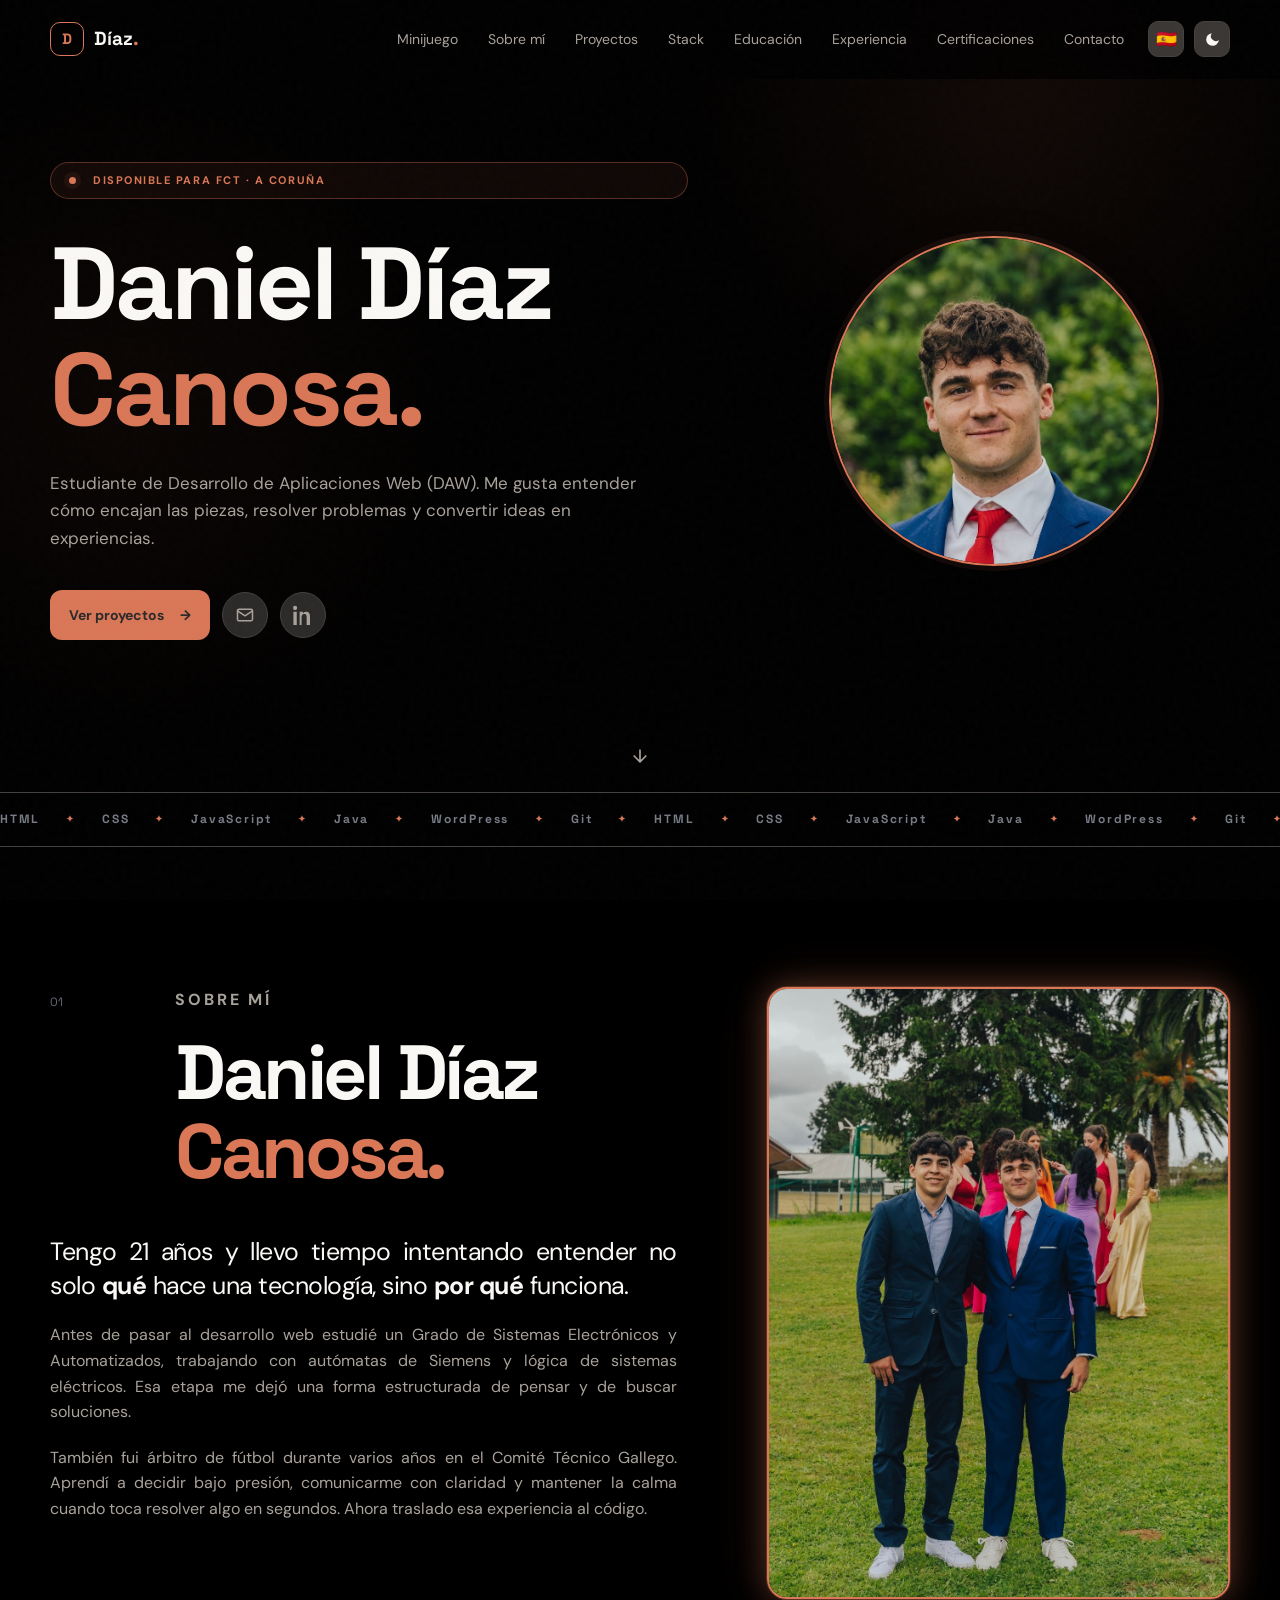
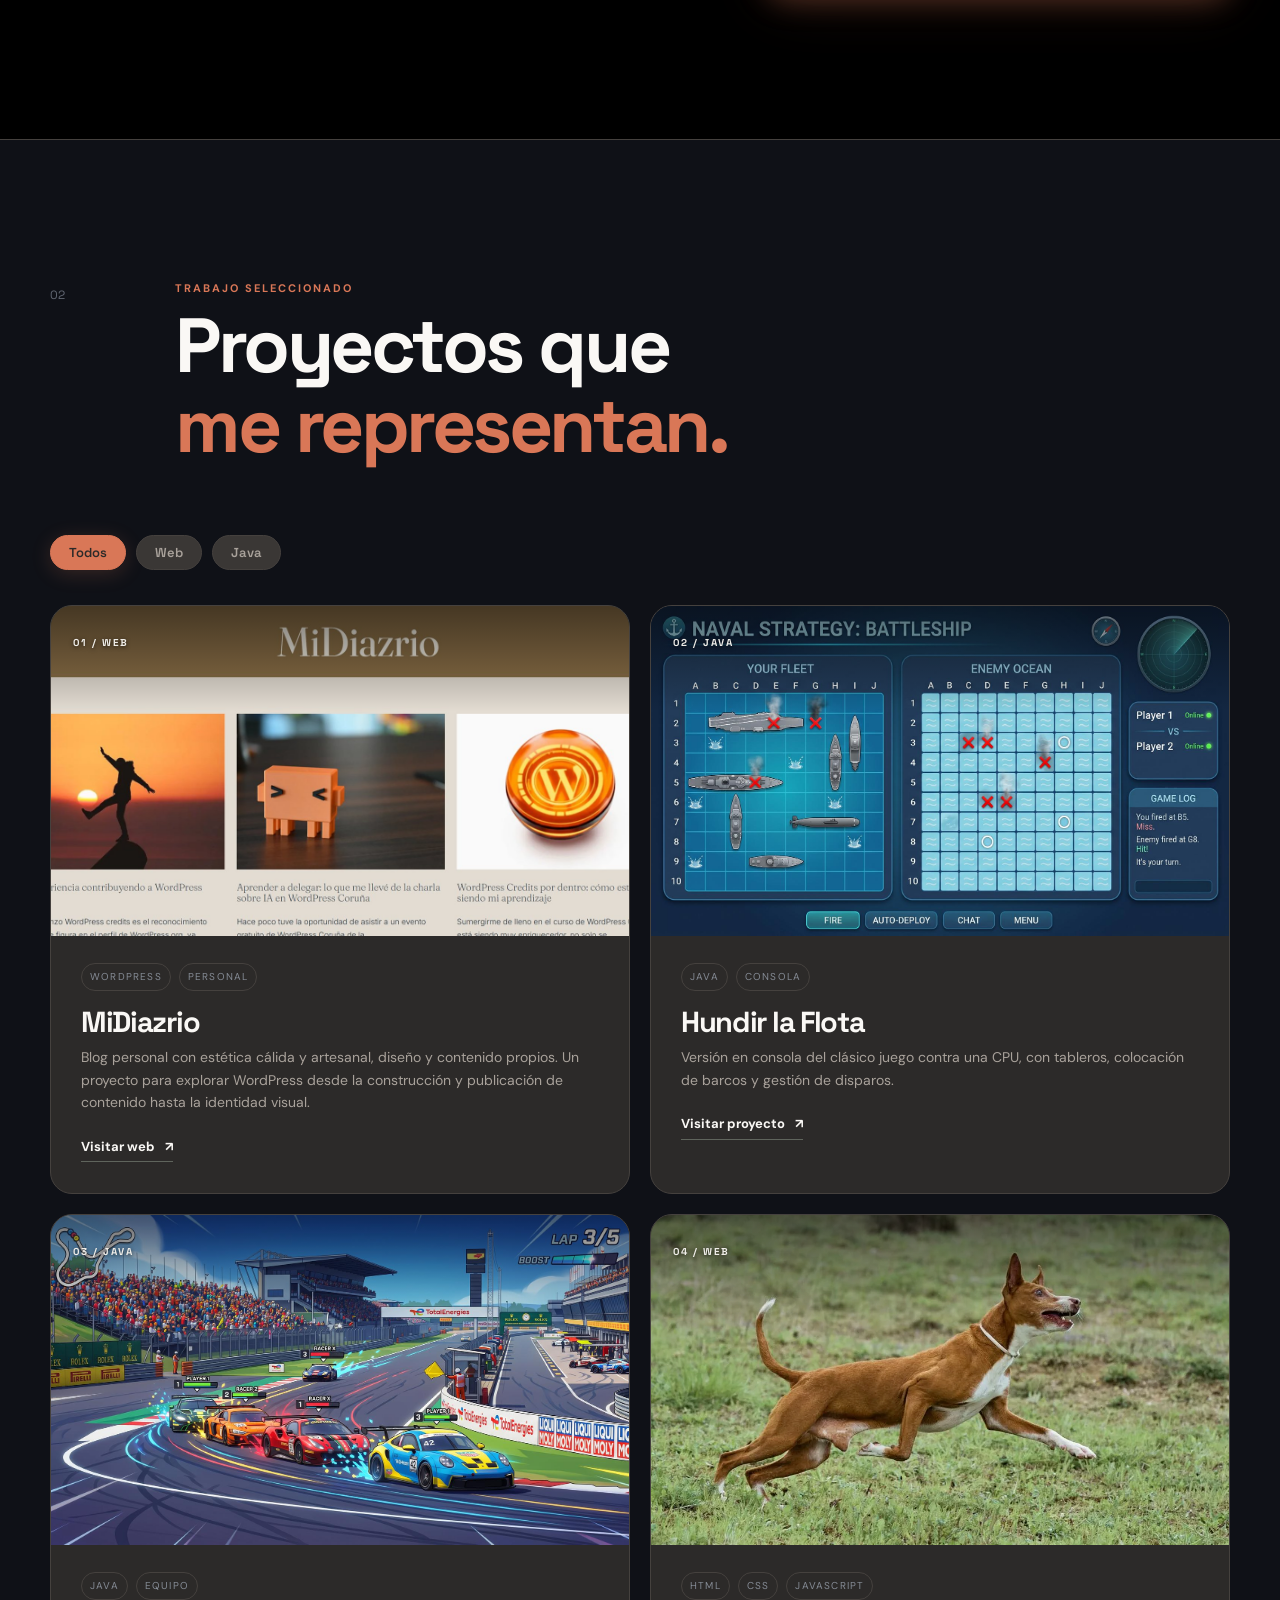
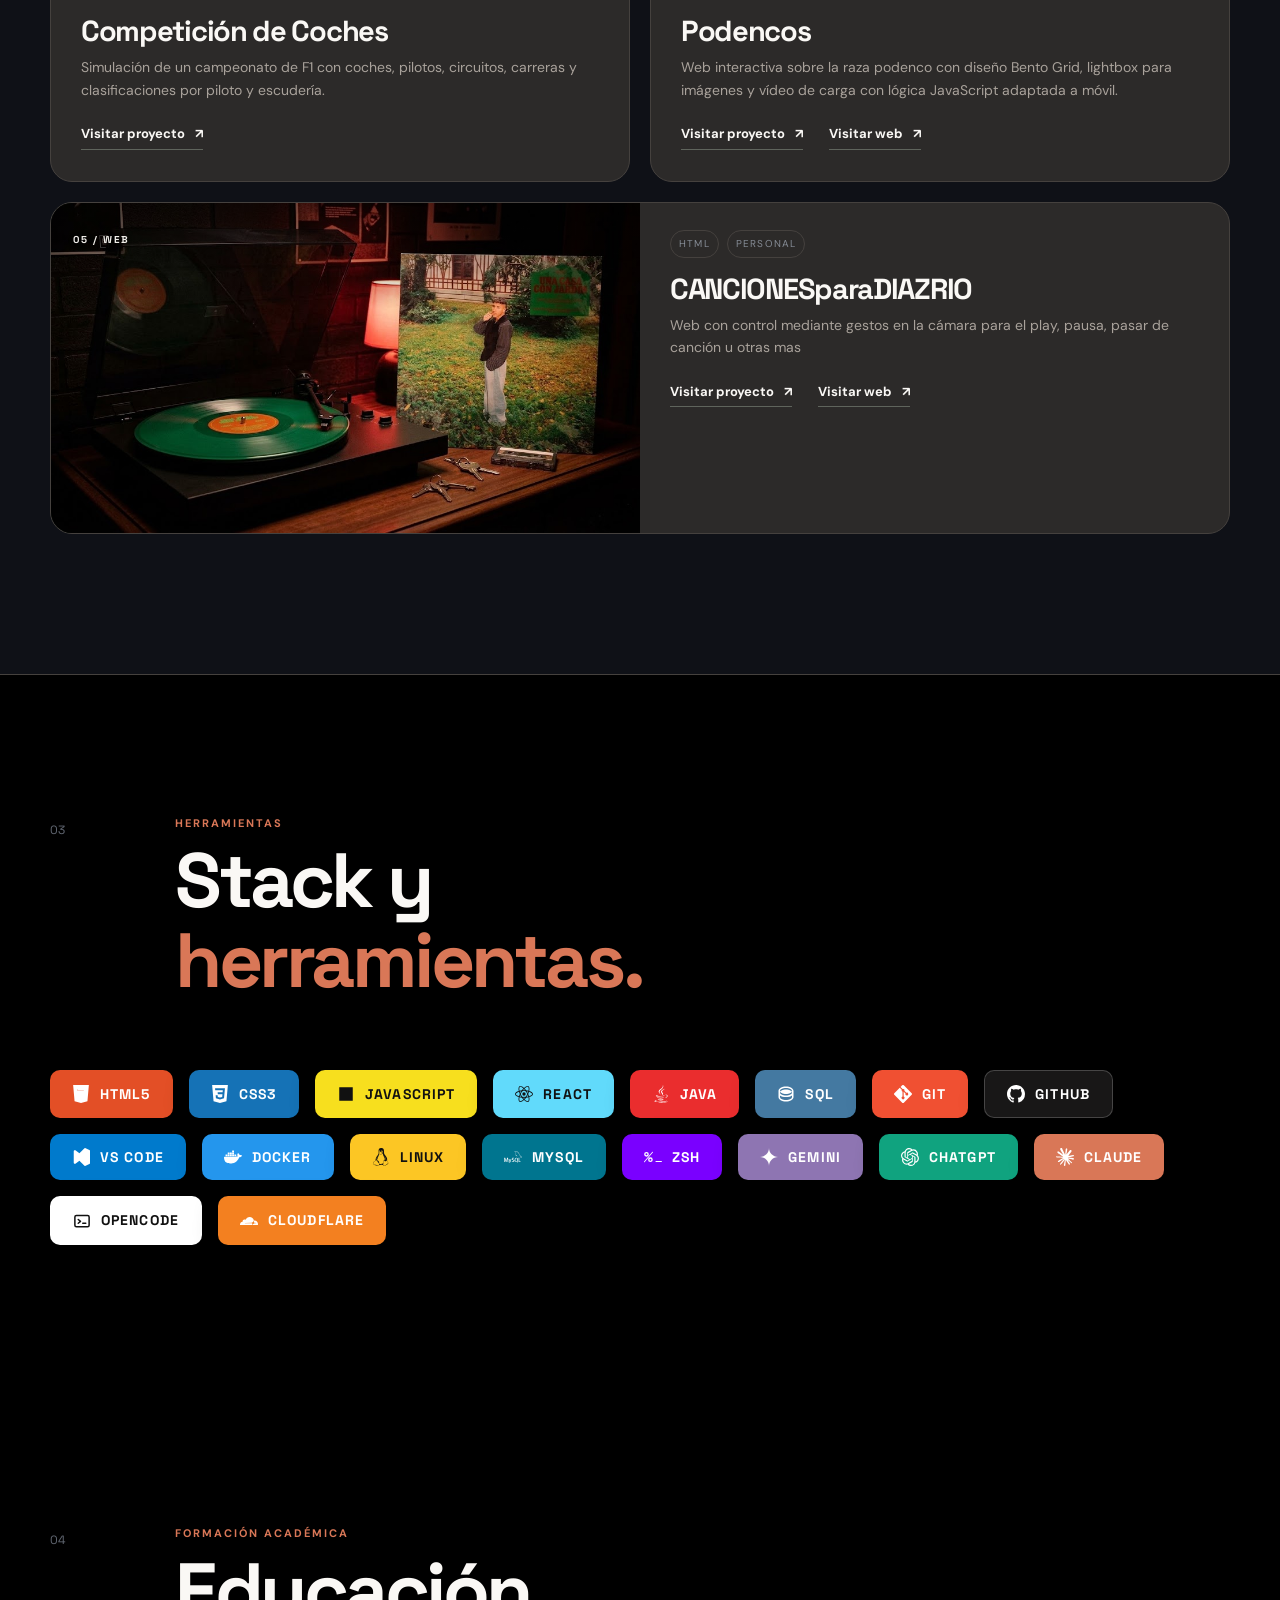
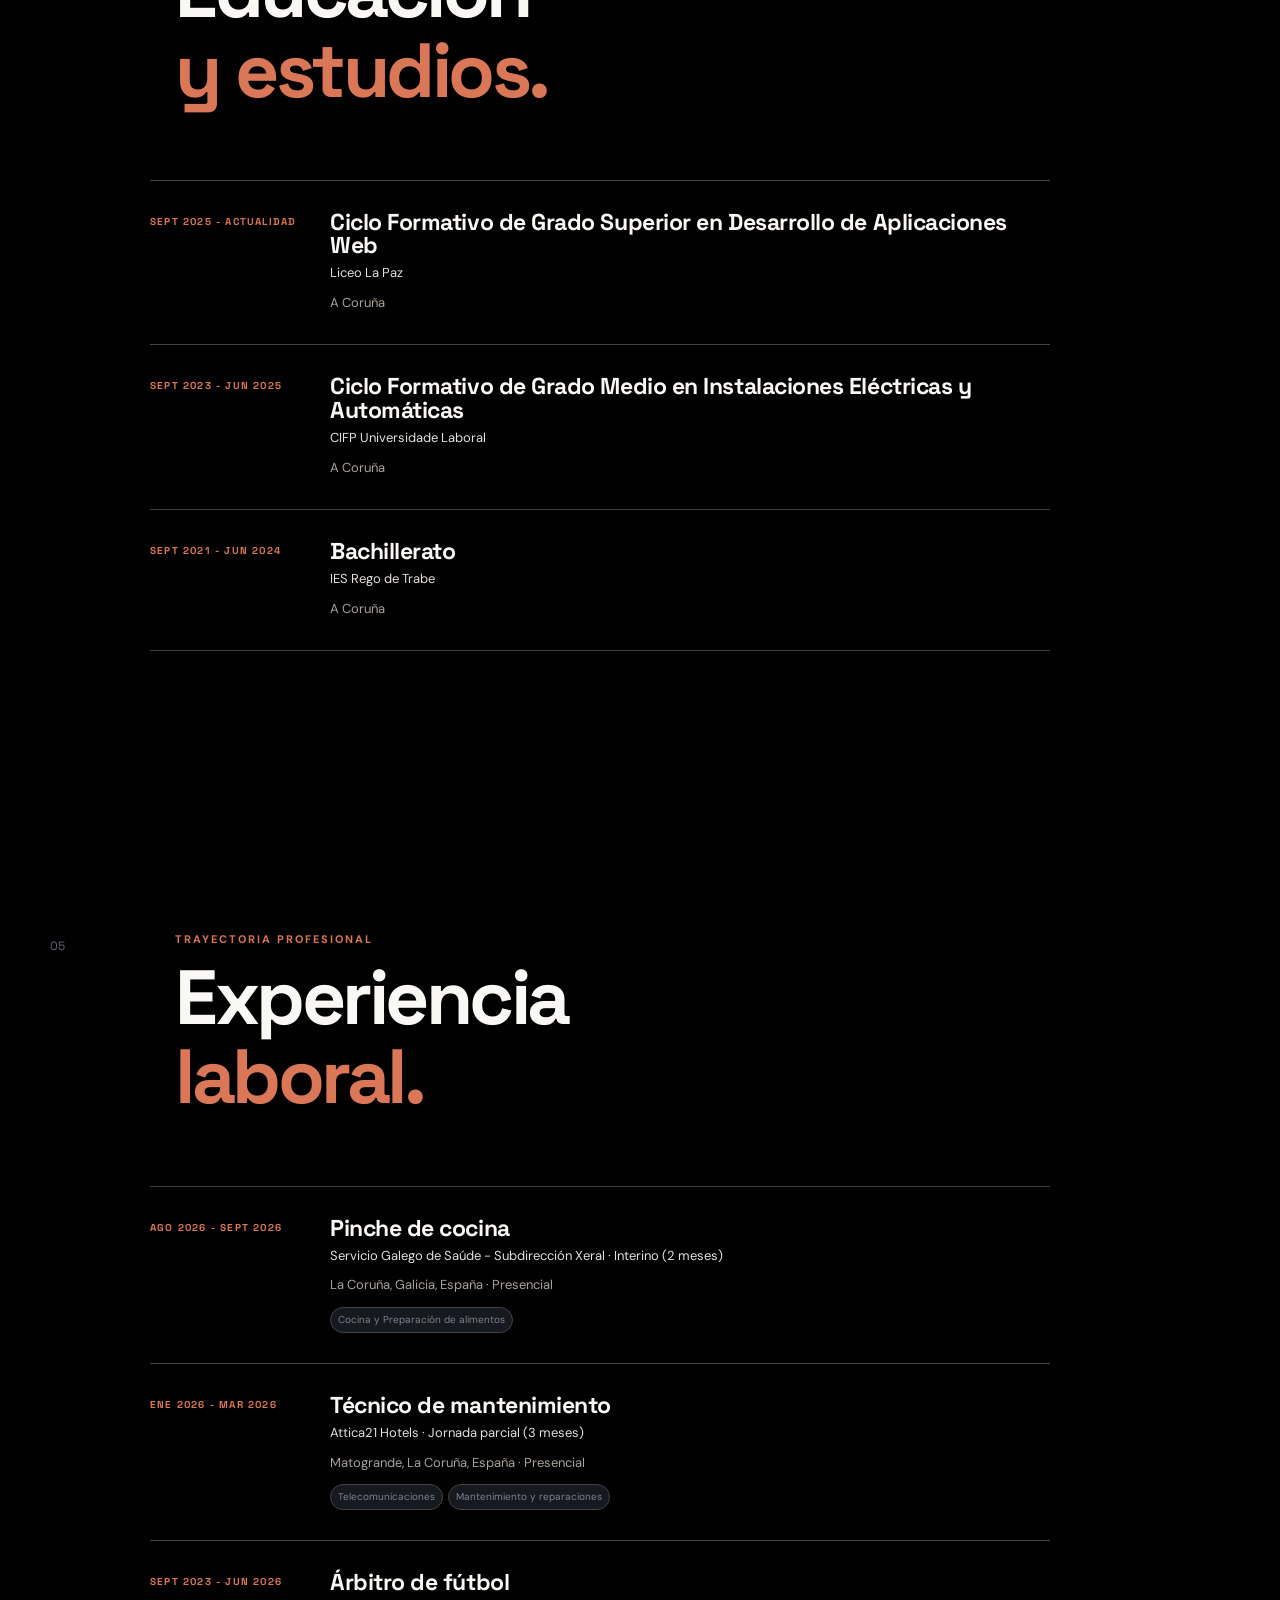
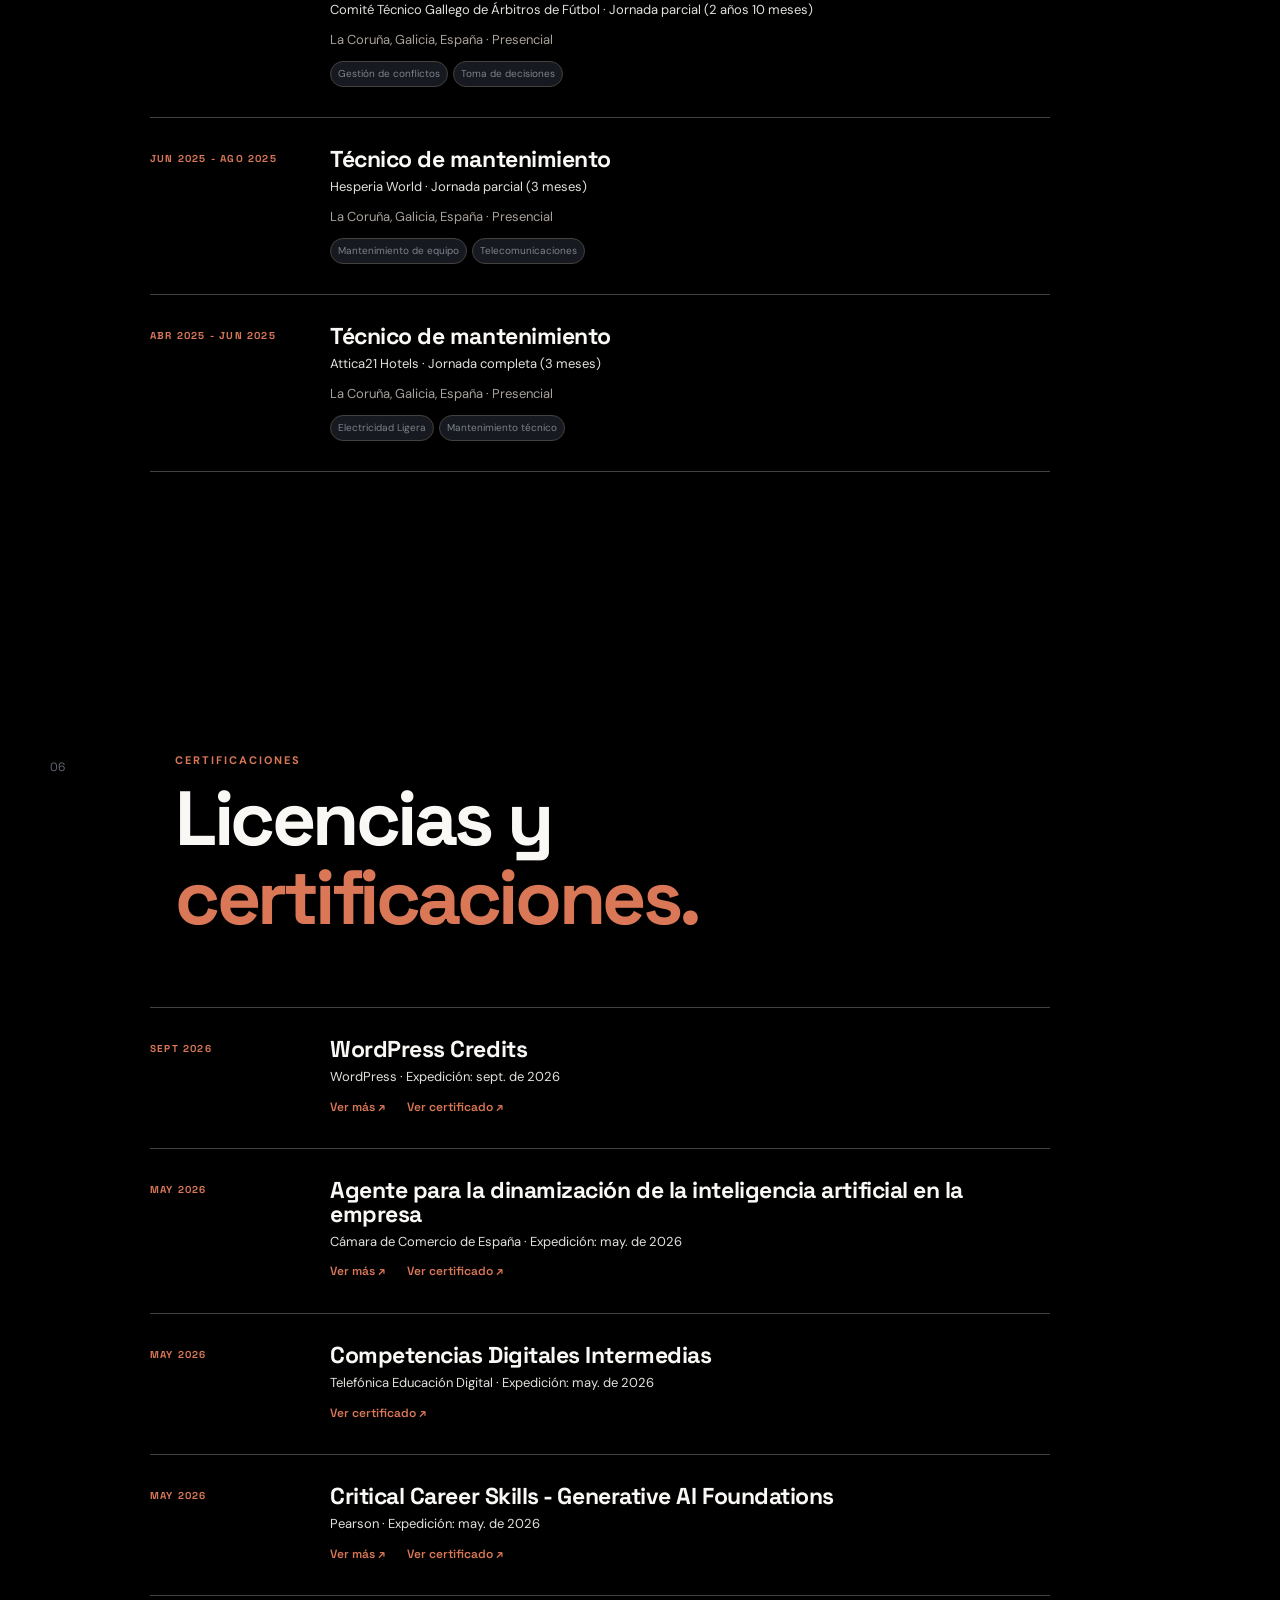
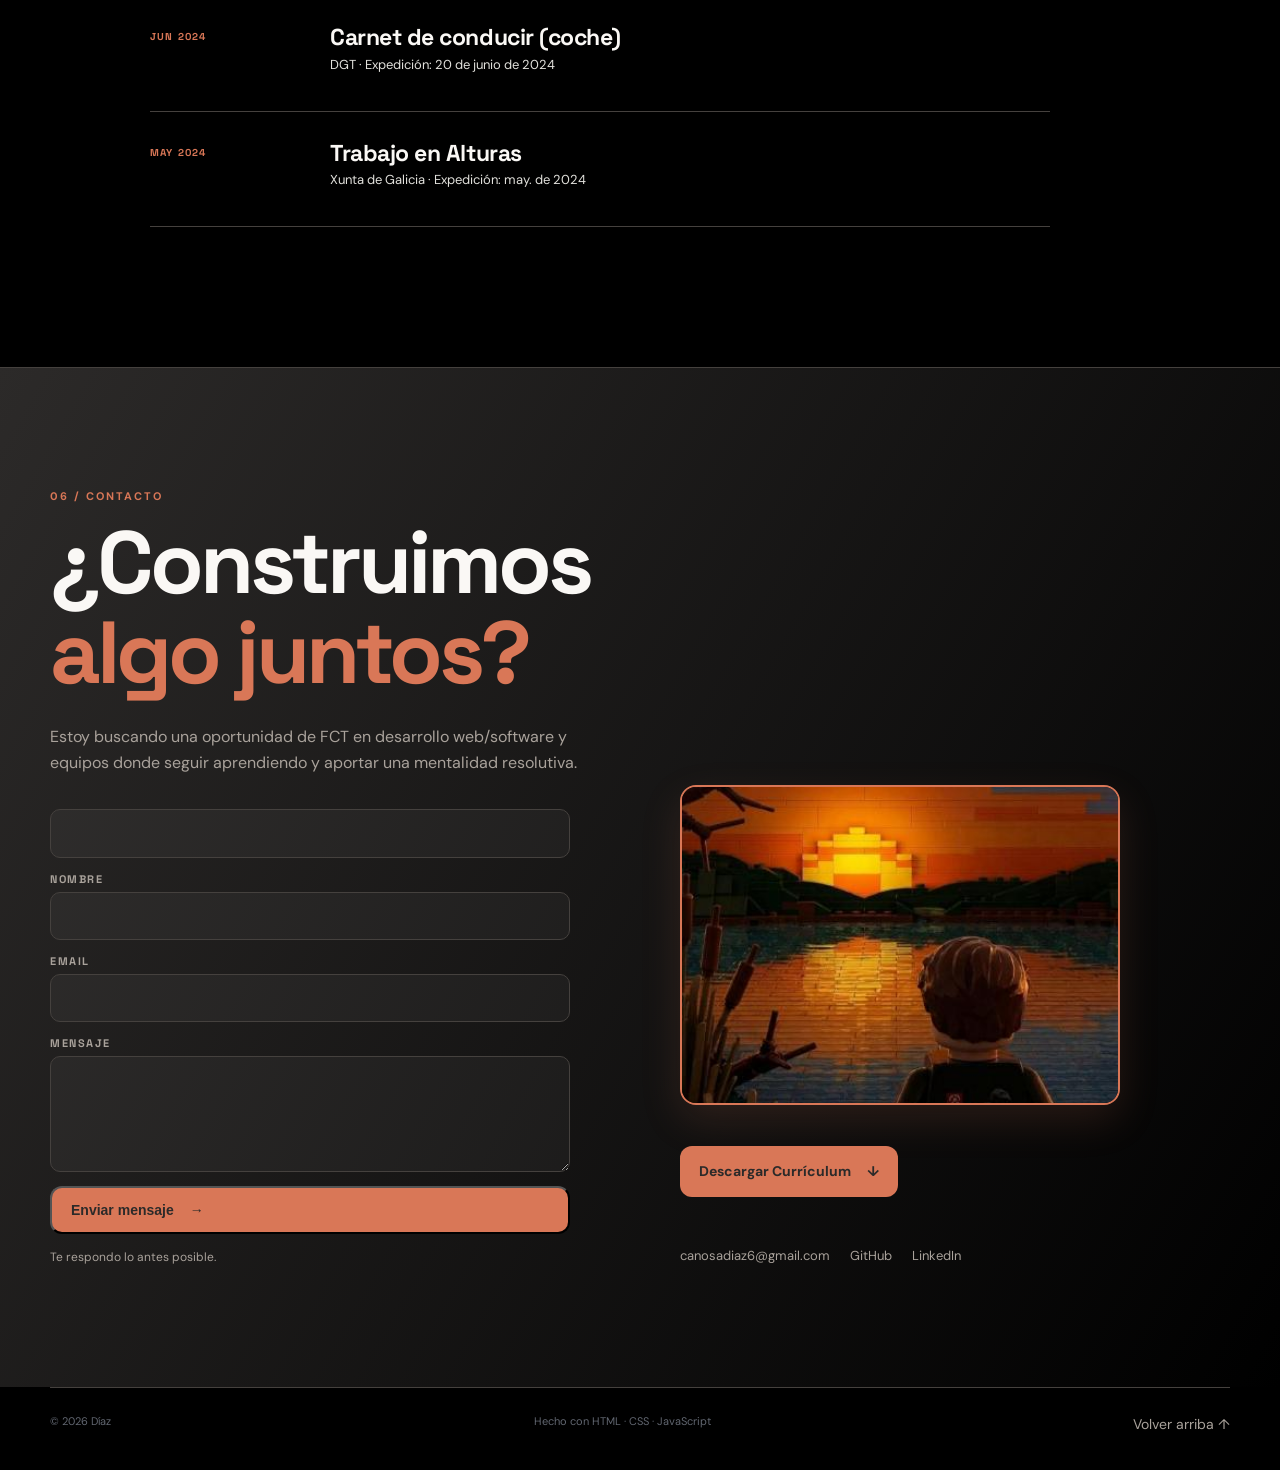
==== commit d202bd57: "feat: contact form (Formsubmit) with i18n + full README rewrite" ====
--- a/index.html
+++ b/index.html
@@ -6,6 +6,17 @@
   <meta name="description" content="Portfolio de Daniel Díaz Canosa — estudiante de Desarrollo de Aplicaciones Web (DAW), proyectos web y Java.">
   <meta name="theme-color" content="#000000">
   <title>Daniel Díaz Canosa</title>
+  <link rel="canonical" href="https://soydiaz.pages.dev/">
+  <meta property="og:type" content="website">
+  <meta property="og:url" content="https://soydiaz.pages.dev/">
+  <meta property="og:title" content="Daniel Díaz Canosa — Portfolio">
+  <meta property="og:description" content="Portfolio de Daniel Díaz Canosa — estudiante de Desarrollo de Aplicaciones Web (DAW), proyectos web y Java.">
+  <meta property="og:image" content="https://soydiaz.pages.dev/img/diazfoto.jpg">
+  <meta property="og:locale" content="es_ES">
+  <meta name="twitter:card" content="summary_large_image">
+  <meta name="twitter:title" content="Daniel Díaz Canosa — Portfolio">
+  <meta name="twitter:description" content="Portfolio de Daniel Díaz Canosa — estudiante de Desarrollo de Aplicaciones Web (DAW), proyectos web y Java.">
+  <meta name="twitter:image" content="https://soydiaz.pages.dev/img/diazfoto.jpg">
   <link rel="preconnect" href="https://fonts.googleapis.com">
   <link rel="preconnect" href="https://fonts.gstatic.com" crossorigin>
   <link href="https://fonts.googleapis.com/css2?family=DM+Sans:wght@400;500;600;700&family=Space+Grotesk:wght@400;500;600;700&display=swap" rel="stylesheet">
@@ -146,7 +157,7 @@
         <div class="project-filters reveal" role="group" aria-label="Filtros de proyectos">
           <button class="filter-btn active" data-filter="all" data-i18n="filter.all" aria-pressed="true">Todos</button>
           <button class="filter-btn" data-filter="web" data-i18n="filter.web" aria-pressed="false">Web</button>
-          <button class="filter-btn" data-filter="java" aria-pressed="false">Java</button>
+          <button class="filter-btn" data-filter="java" data-i18n="filter.java" aria-pressed="false">Java</button>
         </div>
 
         <div class="projects">
@@ -364,7 +375,7 @@
             <h3 data-i18n="exp.j1.title">Pinche de cocina</h3>
             <p data-i18n="exp.j1.desc">Servicio Galego de Saúde - Subdirección Xeral · Interino (2 meses)</p>
             <small>La Coruña, Galicia, España · Presencial</small>
-            <ul class="tags" style="margin-top:10px;"><li data-i18n="exp.j1.tags">Cocina y Preparación de alimentos</li></ul>
+            <ul class="tags"><li data-i18n="exp.j1.tags">Cocina y Preparación de alimentos</li></ul>
           </div>
         </article>
 
@@ -374,7 +385,7 @@
             <h3 data-i18n="exp.j2.title">Técnico de mantenimiento</h3>
             <p data-i18n="exp.j2.desc">Attica21 Hotels · Jornada parcial (3 meses)</p>
             <small>Matogrande, La Coruña, España · Presencial</small>
-            <ul class="tags" style="margin-top:10px;"><li data-i18n="exp.j2.t1">Telecomunicaciones</li><li data-i18n="exp.j2.t2">Mantenimiento y reparaciones</li></ul>
+            <ul class="tags"><li data-i18n="exp.j2.t1">Telecomunicaciones</li><li data-i18n="exp.j2.t2">Mantenimiento y reparaciones</li></ul>
           </div>
         </article>
 
@@ -384,7 +395,7 @@
             <h3 data-i18n="exp.j3.title">Árbitro de fútbol</h3>
             <p data-i18n="exp.j3.desc">Comité Técnico Gallego de Árbitros de Fútbol · Jornada parcial (2 años 10 meses)</p>
             <small>La Coruña, Galicia, España · Presencial</small>
-            <ul class="tags" style="margin-top:10px;"><li data-i18n="exp.j3.t1">Gestión de conflictos</li><li data-i18n="exp.j3.t2">Toma de decisiones</li></ul>
+            <ul class="tags"><li data-i18n="exp.j3.t1">Gestión de conflictos</li><li data-i18n="exp.j3.t2">Toma de decisiones</li></ul>
           </div>
         </article>
 
@@ -394,7 +405,7 @@
             <h3 data-i18n="exp.j4.title">Técnico de mantenimiento</h3>
             <p data-i18n="exp.j4.desc">Hesperia World · Jornada parcial (3 meses)</p>
             <small>La Coruña, Galicia, España · Presencial</small>
-            <ul class="tags" style="margin-top:10px;"><li data-i18n="exp.j4.t1">Mantenimiento de equipo</li><li data-i18n="exp.j4.t2">Telecomunicaciones</li></ul>
+            <ul class="tags"><li data-i18n="exp.j4.t1">Mantenimiento de equipo</li><li data-i18n="exp.j4.t2">Telecomunicaciones</li></ul>
           </div>
         </article>
 
@@ -404,7 +415,7 @@
             <h3 data-i18n="exp.j5.title">Técnico de mantenimiento</h3>
             <p data-i18n="exp.j5.desc">Attica21 Hotels · Jornada completa (3 meses)</p>
             <small>La Coruña, Galicia, España · Presencial</small>
-            <ul class="tags" style="margin-top:10px;"><li data-i18n="exp.j5.t1">Electricidad Ligera</li><li data-i18n="exp.j5.t2">Mantenimiento técnico</li></ul>
+            <ul class="tags"><li data-i18n="exp.j5.t1">Electricidad Ligera</li><li data-i18n="exp.j5.t2">Mantenimiento técnico</li></ul>
           </div>
         </article>
       </div>
@@ -483,10 +494,30 @@
           <p class="eyebrow"><span aria-hidden="true">06 / </span><span data-i18n="contact.eyebrow">Contacto</span></p>
           <h2 data-i18n="contact.title">¿Construimos<br><em>algo juntos?</em></h2>
           <p class="contact-text" data-i18n="contact.text">Estoy buscando una oportunidad de FCT en desarrollo web/software y equipos donde seguir aprendiendo y aportar una mentalidad resolutiva.</p>
+          <form class="contact-form" action="https://formsubmit.co/canosadiaz6@gmail.com" method="POST">
+            <input type="hidden" name="_subject" value="Nuevo mensaje desde tu portfolio">
+            <input type="hidden" name="_next" value="https://soydiaz.pages.dev/">
+            <input type="hidden" name="_captcha" value="false">
+            <input type="text" name="_honey" tabindex="-1" autocomplete="off" aria-hidden="true">
+            <div class="form-row">
+              <label for="cf-name" data-i18n="form.name">Nombre</label>
+              <input id="cf-name" name="name" type="text" required autocomplete="name">
+            </div>
+            <div class="form-row">
+              <label for="cf-email" data-i18n="form.email">Email</label>
+              <input id="cf-email" name="email" type="email" required autocomplete="email">
+            </div>
+            <div class="form-row">
+              <label for="cf-message" data-i18n="form.message">Mensaje</label>
+              <textarea id="cf-message" name="message" rows="4" required></textarea>
+            </div>
+            <button type="submit" class="btn btn-primary"><span data-i18n="form.send">Enviar mensaje</span> <span aria-hidden="true">→</span></button>
+            <p class="form-note" data-i18n="form.note">Te respondo lo antes posible.</p>
+          </form>
         </div>
         <aside class="contact-actions" aria-label="Información de contacto y redes">
           <img src="img/diazfoto.jpg" alt="Daniel Díaz Canosa" class="contact-photo" loading="lazy">
-          <a class="btn btn-primary" href="archivos/CV_Daniel_Diaz.pdf" download style="margin-bottom: 20px; text-decoration: none;">
+          <a class="btn btn-primary" href="archivos/CV_Daniel_Diaz.pdf" download>
             <span data-i18n="contact.cv">Descargar Currículum</span> <span aria-hidden="true">↓</span>
           </a>
           <ul class="socials">
--- a/stiles/styles.css
+++ b/stiles/styles.css
@@ -83,9 +83,8 @@
 .hero-media{grid-area:photo;align-self:center;justify-self:end;display:flex;justify-content:center;margin:0}
 .hero-avatar{width:min(330px,100%);aspect-ratio:1;height:auto;border-radius:50%;object-fit:cover;object-position:top;border:2px solid var(--accent);box-shadow:0 0 0 5px rgba(217,119,87,.08),0 15px 40px rgba(0,0,0,.35)}
 .eyebrow-badge{display:inline-flex;align-items:center;gap:9px;padding:9px 18px;border:1px solid rgba(217,119,87,.35);border-radius:999px;background:rgba(217,119,87,.07);color:var(--accent);font-size:11px;letter-spacing:.14em;text-transform:uppercase;font-weight:700;margin-bottom:32px}
-.eyebrow,.hero-kicker{font-size:11px;letter-spacing:.18em;text-transform:uppercase;font-weight:700}
+.eyebrow{font-size:11px;letter-spacing:.18em;text-transform:uppercase;font-weight:700}
 .eyebrow{color:var(--accent)}
-.hero-kicker{color:#6f747f;margin:28px 0 14px}
 .pulse{display:inline-block;width:7px;height:7px;border-radius:50%;background:var(--accent);margin-right:8px;box-shadow:0 0 0 5px rgba(217,119,87,.08)}
 h1,h2,h3{font-family:"Space Grotesk",sans-serif;line-height:1.03;letter-spacing:-.045em}
 h1{font-size:clamp(58px,8vw,112px);max-width:850px}
@@ -103,14 +102,6 @@
 .btn{display:inline-flex;align-items:center;gap:16px;padding:14px 19px;border-radius:12px;text-decoration:none;font-weight:700;font-size:14px;transition:.25s}
 .btn-primary{background:var(--accent);color:#2C2A29}
 .btn-primary:hover{background:var(--accent-hover);transform:translateY(-2px);box-shadow:0 12px 35px rgba(217,119,87,.15)}
-.btn-ghost{border:1px solid var(--line);color:var(--text)}
-.btn-ghost:hover{border-color:rgba(255,255,255,.25)}
-.hero-card{border:1px solid var(--line);background:linear-gradient(145deg,#141820,#0e1016);border-radius:20px;overflow:hidden;box-shadow:0 30px 90px rgba(0,0,0,.25)}
-.terminal-top{height:48px;border-bottom:1px solid var(--line);display:flex;align-items:center;gap:7px;padding:0 16px}
-.terminal-top span{width:8px;height:8px;border-radius:50%;background:#555}
-.terminal-top small{margin-left:auto;color:#626873;font-family:monospace;font-size:11px}
-.terminal-body{padding:34px 30px 42px;font-family:"SFMono-Regular",Consolas,monospace;font-size:13px;line-height:2}
-.terminal-body p{margin:0}.terminal-body p:nth-of-type(even){margin-bottom:14px}
 .muted{color:#5d6470}.code-accent{color:var(--accent)}.cursor{animation:blink 1s infinite}
 @keyframes blink{50%{opacity:0}}
 .ticker{border-block:1px solid var(--line);overflow:hidden;white-space:nowrap}
@@ -146,18 +137,7 @@
 .visual-java{background:linear-gradient(135deg,#1a1c27,#11131b)}
 .visual-race{background:linear-gradient(135deg,#211a18,#13151a)}
 .visual-dog{background:linear-gradient(135deg,#202117,#151810)}
-.browser{position:absolute;inset:75px 40px 35px;border:1px solid rgba(255,255,255,.12);border-radius:14px;background:#0e1114;box-shadow:0 20px 50px #0008;transform:rotate(-3deg)}
-.browser-bar{height:27px;border-bottom:1px solid var(--line);display:flex;align-items:center;gap:5px;padding-left:11px}
-.browser-bar span{width:5px;height:5px;border-radius:50%;background:#51575e}
-.browser-content{padding:22px}.mini-line{height:7px;background:#8bd653;border-radius:10px;margin-bottom:9px;opacity:.7}.w70{width:70%}.w45{width:45%;opacity:.35}
-.mini-grid{display:grid;grid-template-columns:repeat(3,1fr);gap:7px;margin-top:22px}.mini-grid span{height:80px;border-radius:7px;background:#202722;border:1px solid #2c3b2b}
-.code-window{position:absolute;left:40px;right:40px;top:90px;background:#0c0e13;border:1px solid var(--line);border-radius:13px;padding:28px 30px;box-shadow:0 25px 60px #0008}
-.code-window b{position:absolute;right:28px;top:25px;color:var(--accent);font:700 22px "Space Grotesk"}
-.line{display:block;height:7px;border-radius:8px;background:#353a45;margin:11px 0}.l1{width:40%}.l2{width:65%;background:#6974a5}.l3{width:50%}.l4{width:74%;background:#657e4b}.l5{width:34%}
-.race-number{font:700 180px "Space Grotesk";color:#fff1;position:absolute;right:35px;bottom:-25px;letter-spacing:-.1em}
-.speed-line{position:absolute;width:80%;height:2px;background:linear-gradient(90deg,transparent,var(--accent));right:0;top:46%;transform:skewY(-12deg)}.speed-line.two{top:58%;opacity:.35}
-.dog-shape{font-size:110px;position:absolute;left:50%;top:47%;transform:translate(-50%,-50%);filter:grayscale(1);opacity:.75}
-.bento-mini{position:absolute;right:28px;bottom:24px;display:grid;grid-template-columns:35px 55px;grid-auto-rows:28px;gap:5px}.bento-mini span{border:1px solid var(--line);background:rgba(107,101,95,.18);border-radius:5px}.bento-mini span:nth-child(2){grid-row:span 2;background:var(--accent-subtle)}.project-info{padding:27px 30px 31px}
+.project-info{padding:27px 30px 31px}
 .project-meta{display:flex;gap:8px;flex-wrap:wrap;margin:0 0 16px;padding:0;list-style:none}.project-meta li{font-size:10px;text-transform:uppercase;letter-spacing:.12em;color:#858b95;border:1px solid var(--line);padding:5px 8px;border-radius:999px}
 .project-info h3{font-size:29px;margin-bottom:10px}.project-info p{color:var(--muted);font-size:14px;max-width:560px}.project-link{display:inline-flex;gap:10px;margin-top:23px;color:var(--text);text-decoration:none;font-weight:700;font-size:13px;border-bottom:1px solid #5f645c;padding-bottom:4px}.project-link:hover{color:var(--accent);border-color:var(--accent)}
 .project-links{display:flex;flex-wrap:wrap;gap:26px;align-items:center}.project-links .project-link{margin-top:23px}
@@ -167,29 +147,24 @@
 .filter-btn.active {background: var(--accent); color: #2C2A29; border-color: var(--accent); box-shadow: 0 4px 20px rgba(217,119,87, 0.2);}
 .project-card {transition: opacity 0.35s ease, transform 0.35s ease;}
 .project-card.filtered-out {opacity: 0; transform: scale(0.95); pointer-events: none; display: none !important;}
-.stack-grid{display:grid;grid-template-columns:repeat(4,1fr);border:1px solid var(--line);border-radius:var(--radius);overflow:hidden}
 .tech-badges{display:flex;flex-wrap:wrap;gap:16px;margin:30px 0 0;padding:0;list-style:none}
 .tech-badge{display:inline-flex;align-items:center;gap:10px;padding:12px 22px;border-radius:10px;font-family:"Space Grotesk",sans-serif;font-weight:700;font-size:14px;letter-spacing:.08em;background:var(--badge-color, var(--surface-2));box-shadow:0 8px 25px rgba(0,0,0,.3);transition:transform 0.3s ease, box-shadow 0.3s ease, filter 0.3s ease}
 .tech-badge:hover{transform:translateY(-3px);filter:brightness(1.1);box-shadow:0 0 25px var(--badge-color, rgba(217,119,87, 0.4))}
-.stack-card{padding:28px;border-right:1px solid var(--line);min-height:220px}.stack-card:last-child{border-right:0}.stack-card>span{color:#646a74;font:700 10px "Space Grotesk"}.stack-card h3{font-size:24px;margin:42px 0 6px}.stack-card p{color:var(--muted);font-size:13px}.tags{display:flex;flex-wrap:wrap;gap:5px;margin:18px 0 0;padding:0;list-style:none}.tags li{font-size:10px;color:#7d828b;background:#161920;border:1px solid var(--line);border-radius:999px;padding:4px 7px}
-.timeline-section{padding-top:20px}
+.tags{display:flex;flex-wrap:wrap;gap:5px;margin:10px 0 0;padding:0;list-style:none}.tags li{font-size:10px;color:#7d828b;background:#161920;border:1px solid var(--line);border-radius:999px;padding:4px 7px}
 .timeline{max-width:900px;margin-left:100px;border-top:1px solid var(--line)}
 .timeline-item{display:grid;grid-template-columns:150px 1fr;gap:30px;padding:30px 0;border-bottom:1px solid var(--line)}
 .timeline-year{font:700 10px "Space Grotesk";color:var(--accent);letter-spacing:.12em;padding-top:4px}.timeline h3{font-size:23px;letter-spacing:-.02em}.timeline p{color:#e2e1dc;font-size:13px;margin:5px 0}.timeline small{color:var(--muted);font-size:13px}
 .contact-section{border-top:1px solid var(--line);background:linear-gradient(120deg,#2C2A29,#000000);padding:120px 0}
 .contact-photo{width:440px;height:320px;max-width:100%;border-radius:16px;object-fit:cover;border:2px solid var(--accent);box-shadow:0 15px 40px rgba(217,119,87,.15);margin-bottom:16px}
-.contact-inner{display:grid;grid-template-columns:1fr 1fr;gap:80px;align-items:end}.contact-inner h2{font-size:clamp(50px,7vw,88px);margin:12px 0 25px}.contact-text{color:var(--muted);max-width:530px}.contact-actions{display:flex;flex-direction:column;align-items:flex-start;gap:25px}.email-link{font:600 clamp(20px,3vw,34px) "Space Grotesk";color:var(--text);text-decoration:none;border-bottom:1px solid #60665e;padding-bottom:8px}.email-link:hover{color:var(--accent);border-color:var(--accent)}.socials{display:flex;gap:20px;margin:0;padding:0;list-style:none}.socials a{color:var(--muted);text-decoration:none;font-size:13px}.socials a:hover{color:var(--text)}
+.contact-inner{display:grid;grid-template-columns:1fr 1fr;gap:80px;align-items:end}.contact-inner h2{font-size:clamp(50px,7vw,88px);margin:12px 0 25px}.contact-text{color:var(--muted);max-width:530px}.contact-actions{display:flex;flex-direction:column;align-items:flex-start;gap:25px}.contact-actions .btn{margin-bottom:20px;text-decoration:none}.email-link{font:600 clamp(20px,3vw,34px) "Space Grotesk";color:var(--text);text-decoration:none;border-bottom:1px solid #60665e;padding-bottom:8px}.email-link:hover{color:var(--accent);border-color:var(--accent)}.socials{display:flex;gap:20px;margin:0;padding:0;list-style:none}.socials a{color:var(--muted);text-decoration:none;font-size:13px}.socials a:hover{color:var(--text)}
 .footer{padding:25px 0 35px;display:flex;justify-content:space-between;color:#616670;font-size:11px;border-top:1px solid var(--line)}
 .reveal{opacity:0;transform:translateY(20px);transition:opacity .7s ease,transform .7s ease}.reveal.visible{opacity:1;transform:none}
 
 body.light .site-header{background:rgba(250,248,245,.82)}
-body.light .hero-card{background:linear-gradient(145deg,#ffffff,#FAF8F5)}
-body.light .hero-kicker{color:#6B655F}
 body.light .projects-section{background:#EFEBE0}
 body.light .tools-group{color:#6B655F}
-body.light .section-number,.terminal-top small{color:#6B655F}
+body.light .section-number{color:#6B655F}
 body.light .project-meta li{color:#6B655F}
-body.light .btn-ghost:hover{border-color:rgba(44,42,41,.3)}
 body.light .filter-btn:hover,.filter-btn:not(.active):hover{border-color:rgba(44,42,41,.3);color:var(--text)}
 body.light .tags li{background:#EFEBE0;color:#6B655F}
 body.light .timeline p{color:#2C2A29}
@@ -205,23 +180,29 @@
   .hero-socials{display:flex;width:100%;flex-wrap:wrap;margin-top:4px}
   .hero-avatar{width:96px;box-shadow:0 0 0 4px rgba(217,119,87,.1),0 10px 30px rgba(0,0,0,.35)}
   h1{font-size:clamp(34px,8.5vw,54px)}
-  .hero-card{max-width:620px}
   .hero-wrap{min-height:auto}.hero-wrap .hero{padding-top:130px}.scroll-indicator{display:none}
   .about-grid,.contact-inner{grid-template-columns:1fr;gap:50px}
   .projects{grid-template-columns:1fr}.project-card,.project-featured,.project-wide{grid-column:auto;display:block}.project-card:last-child:nth-child(odd){grid-column:auto;display:block}.project-visual{min-height:260px}
-  .stack-grid{grid-template-columns:1fr 1fr}.stack-card:nth-child(2){border-right:0}.stack-card:nth-child(-n+2){border-bottom:1px solid var(--line)}
   .timeline{margin-left:0}
 }
 @media(max-width:600px){
   h1{font-size:clamp(34px,8.5vw,54px)}.section{padding:90px 0}.section-heading{grid-template-columns:45px 1fr;gap:10px;margin-bottom:45px}.section-heading h2{font-size:45px}
   .hero-text{font-size:17px}.hero-actions{flex-wrap:wrap}
-  .stack-grid{grid-template-columns:1fr}.stack-card{border-right:0!important;border-bottom:1px solid var(--line)}.stack-card:last-child{border-bottom:0}
   .timeline-item{grid-template-columns:1fr;gap:10px}.timeline-year{padding-top:0}
   .footer{flex-direction:column;gap:8px}.contact-section{padding:90px 0}
-  .project-visual{min-height:230px}.browser{inset:65px 25px 25px}.code-window{left:25px;right:25px}
+  .project-visual{min-height:230px}
 }
 .cert-link{display:inline-block;margin-top:6px;font:600 12px "Space Grotesk";color:var(--accent);text-decoration:none;border-bottom:1px solid transparent;transition:color .2s,border-color .2s}
 .cert-link+.cert-link{margin-left:18px}
 .cert-link:hover{color:var(--accent-hover);border-color:var(--accent-hover)}
 
 :focus-visible{outline:2px solid var(--accent);outline-offset:3px}
+
+.contact-form{display:grid;gap:14px;max-width:520px;margin-top:34px}
+.contact-form .form-row{display:grid;gap:6px}
+.contact-form label{font:700 11px "Space Grotesk";letter-spacing:.14em;text-transform:uppercase;color:var(--muted)}
+.contact-form input,.contact-form textarea{width:100%;background:rgba(255,255,255,.04);border:1px solid var(--line);border-radius:10px;padding:12px 14px;color:var(--text);font:inherit;font-size:14px;transition:border-color .2s}
+.contact-form input:focus,.contact-form textarea:focus{border-color:var(--accent)}
+.contact-form textarea{resize:vertical;min-height:110px}
+body.light .contact-form input,body.light .contact-form textarea{background:rgba(255,255,255,.7)}
+.form-note{font-size:12px;color:var(--muted);margin:0}
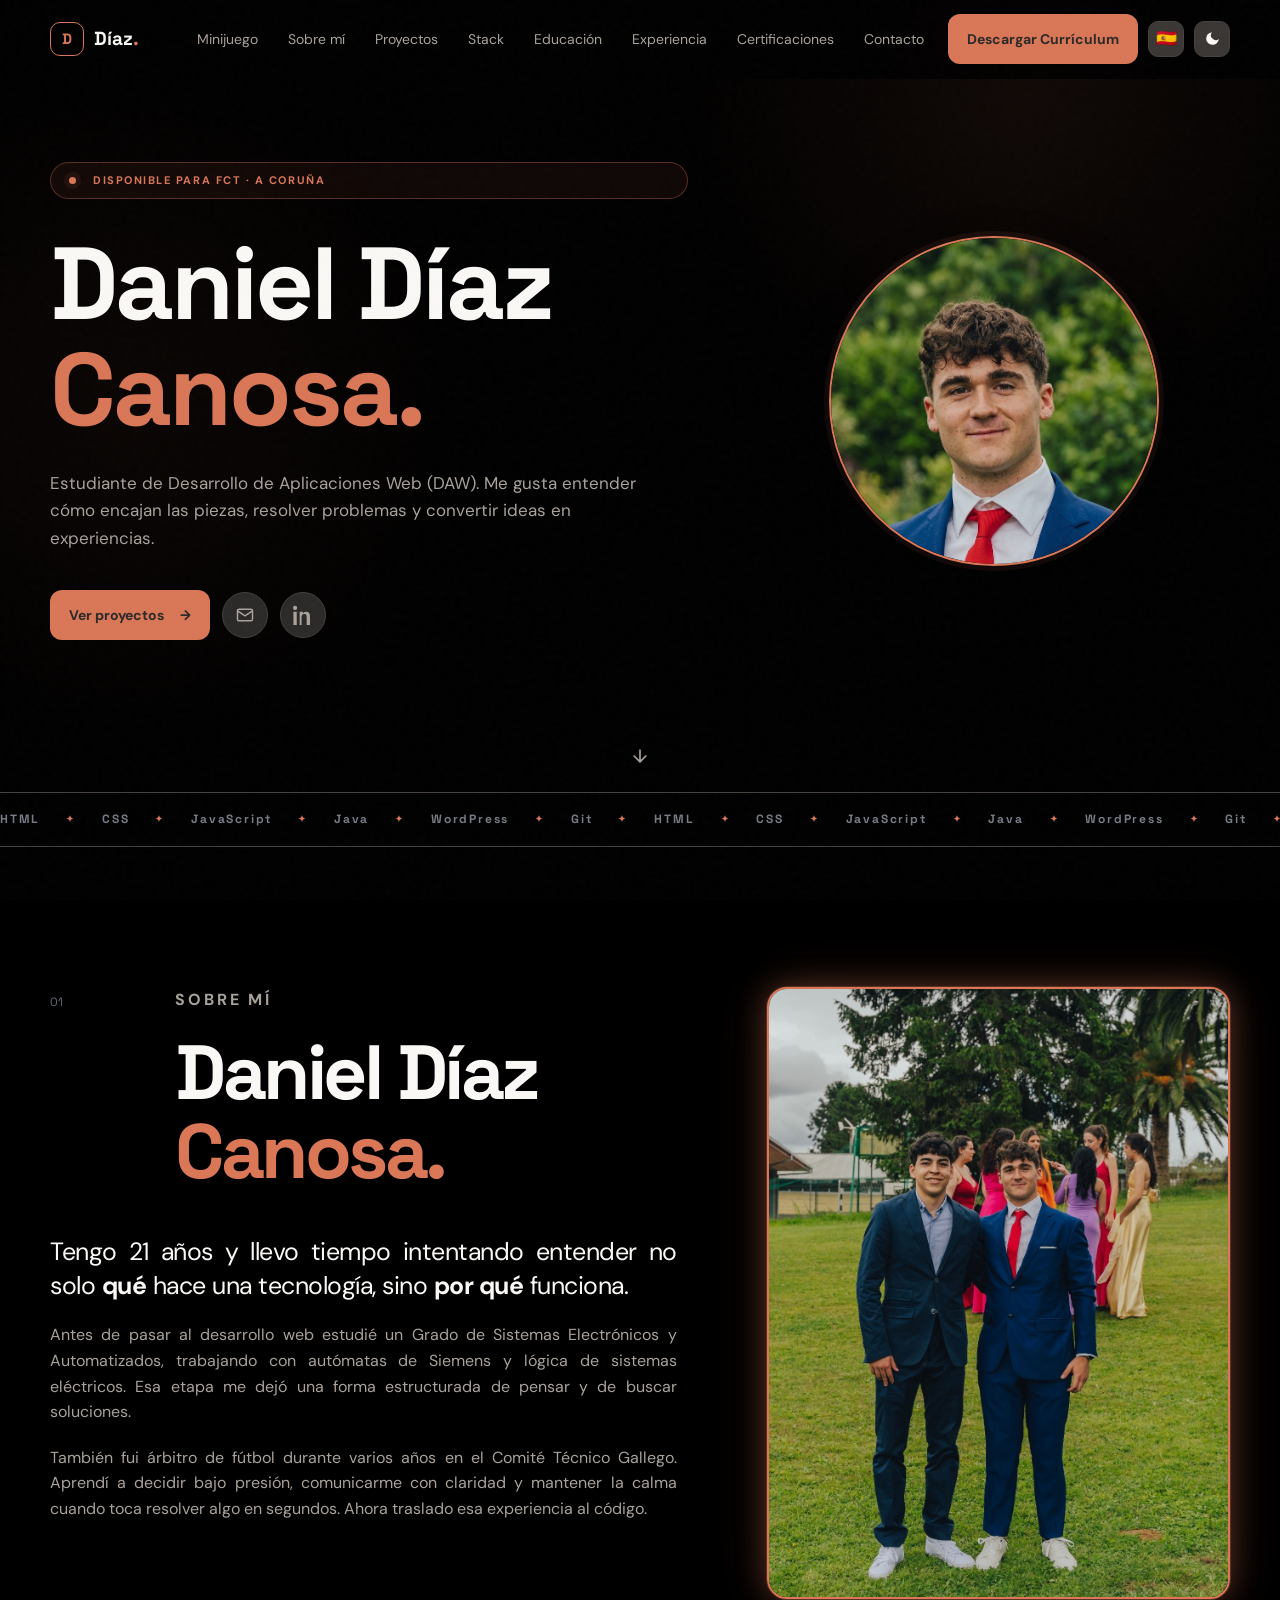
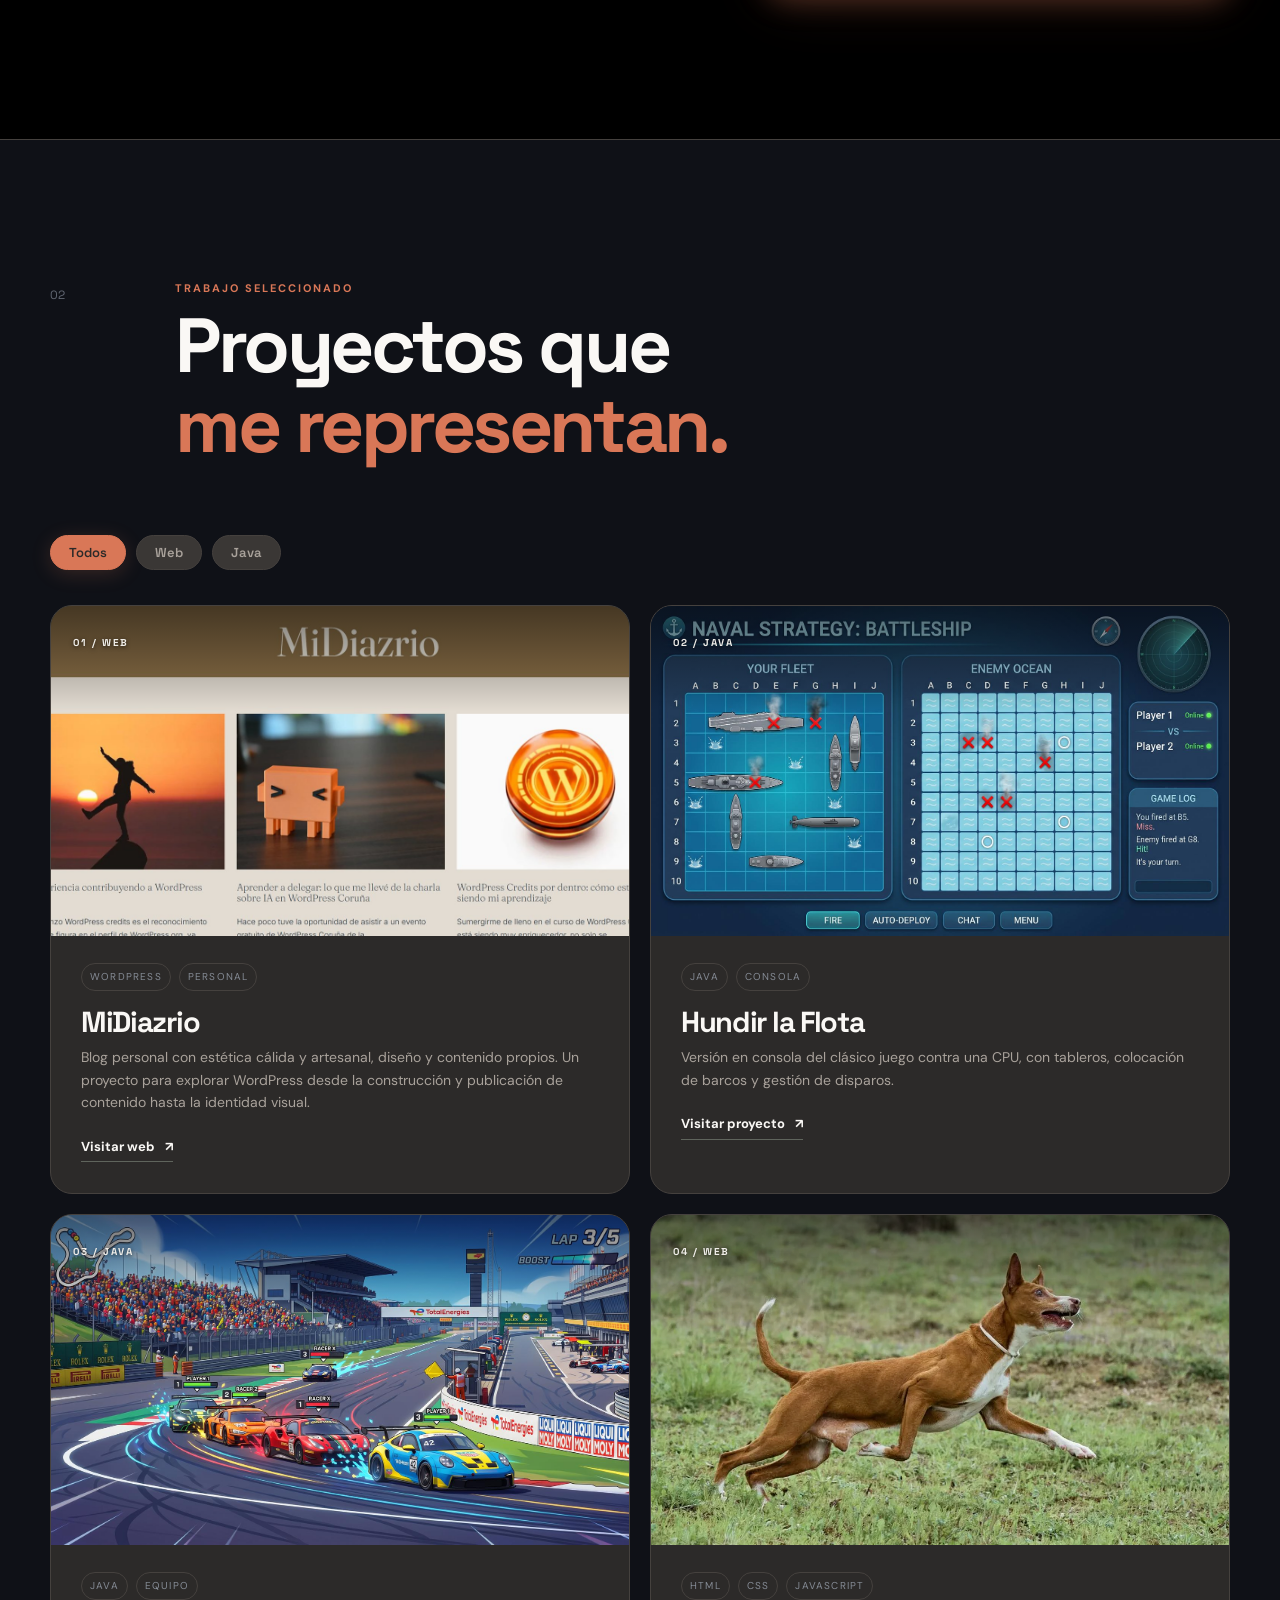
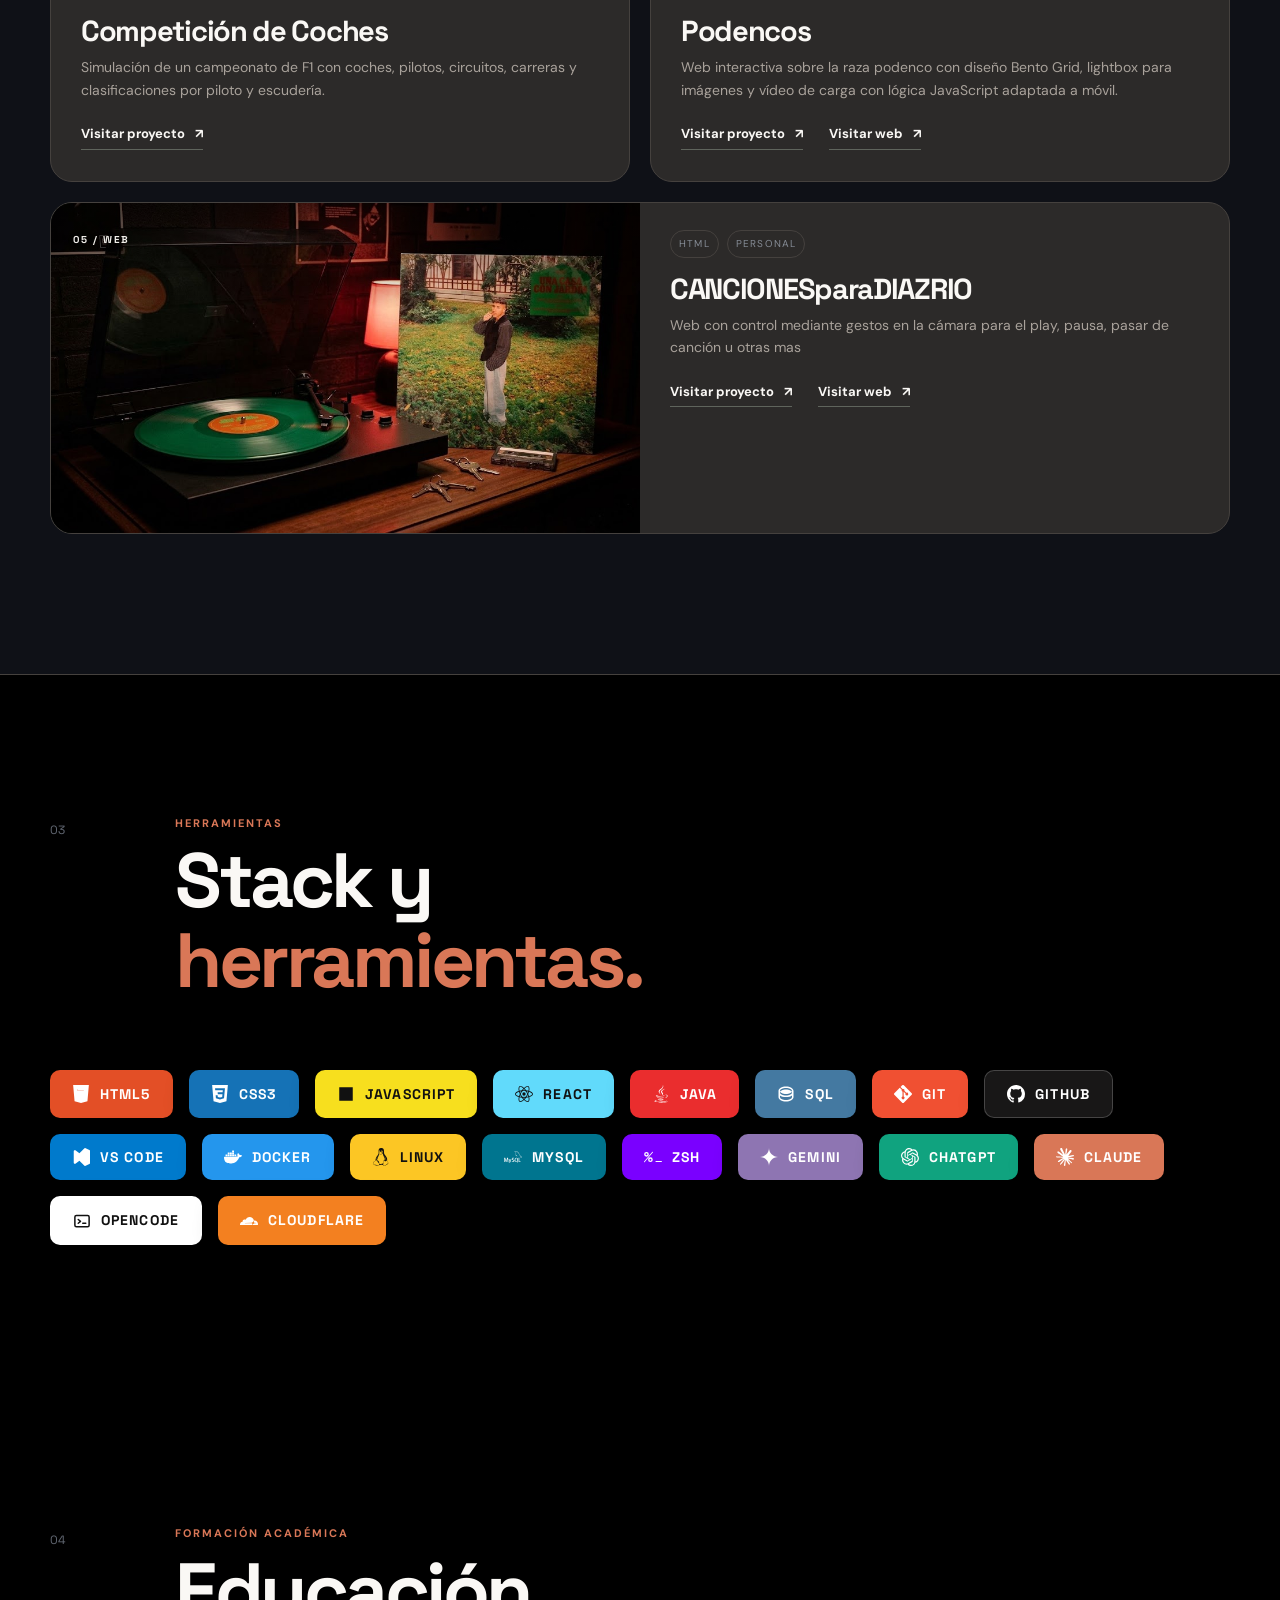
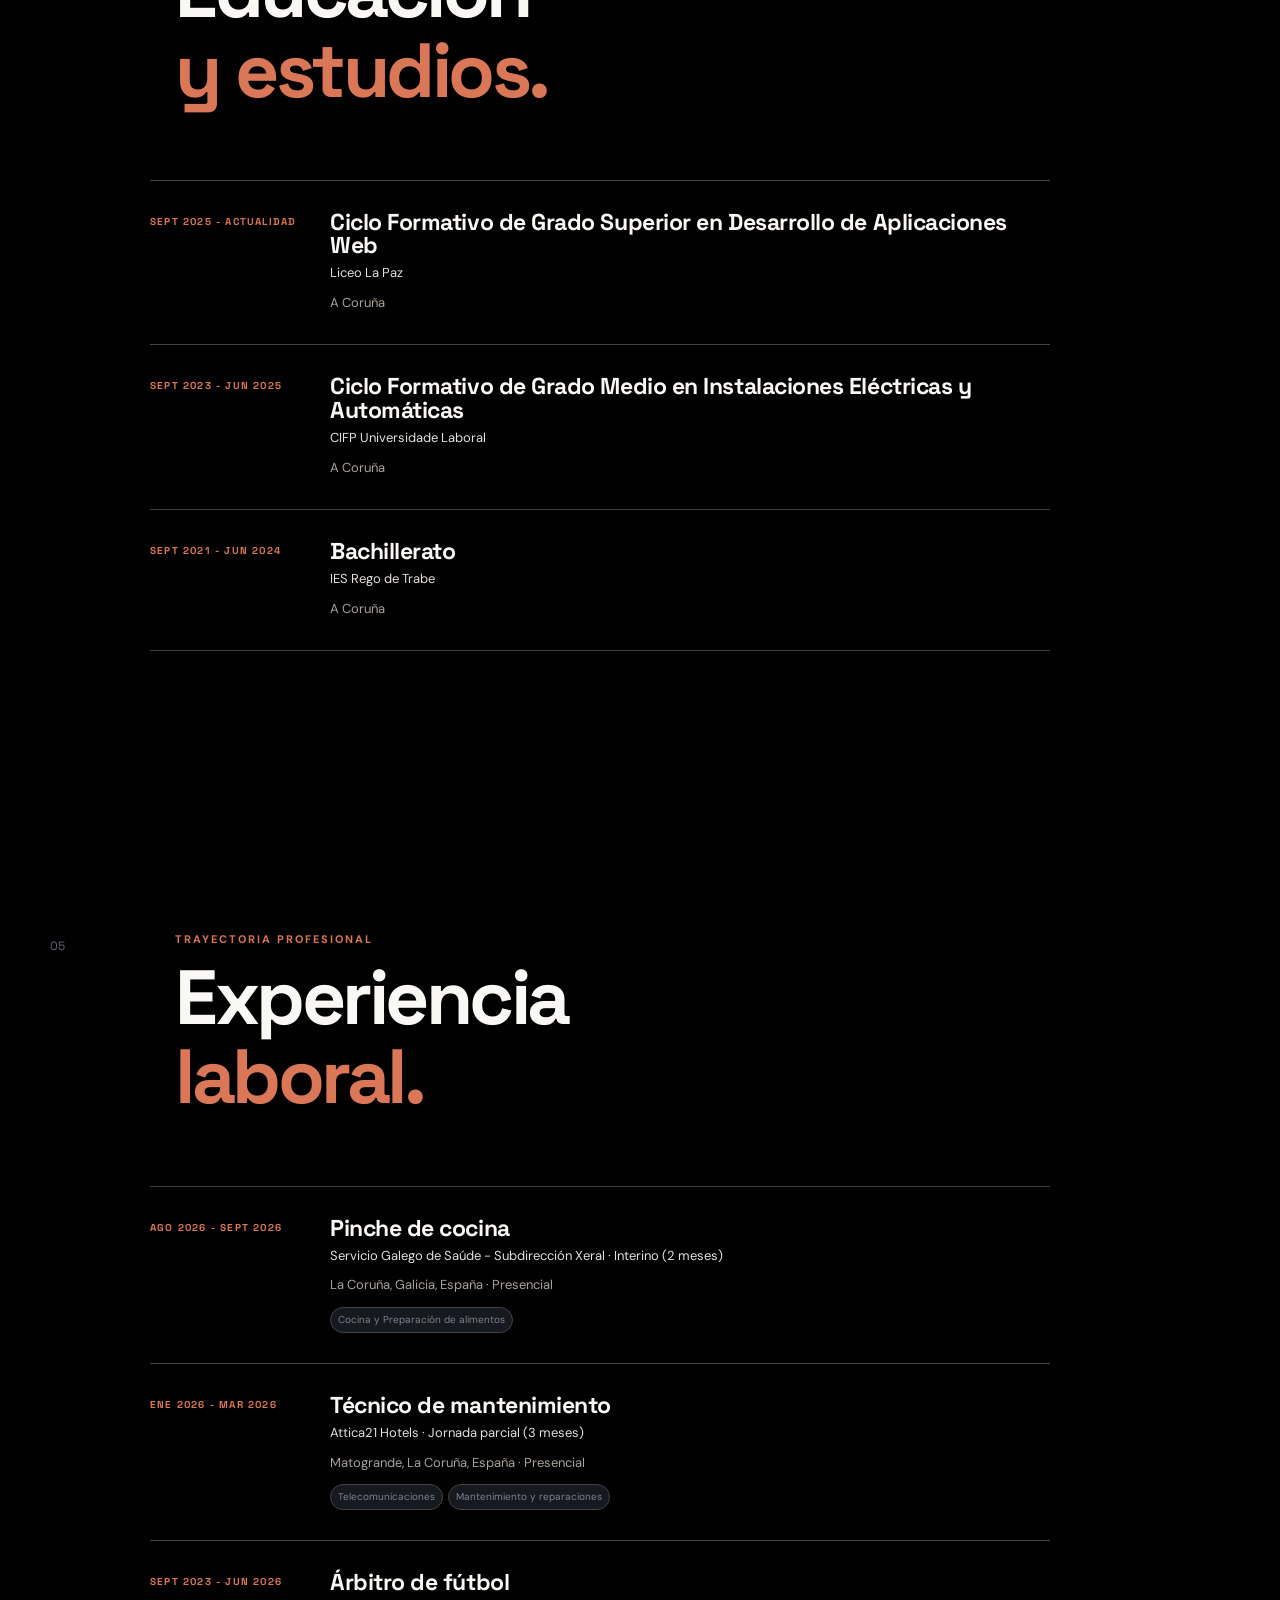
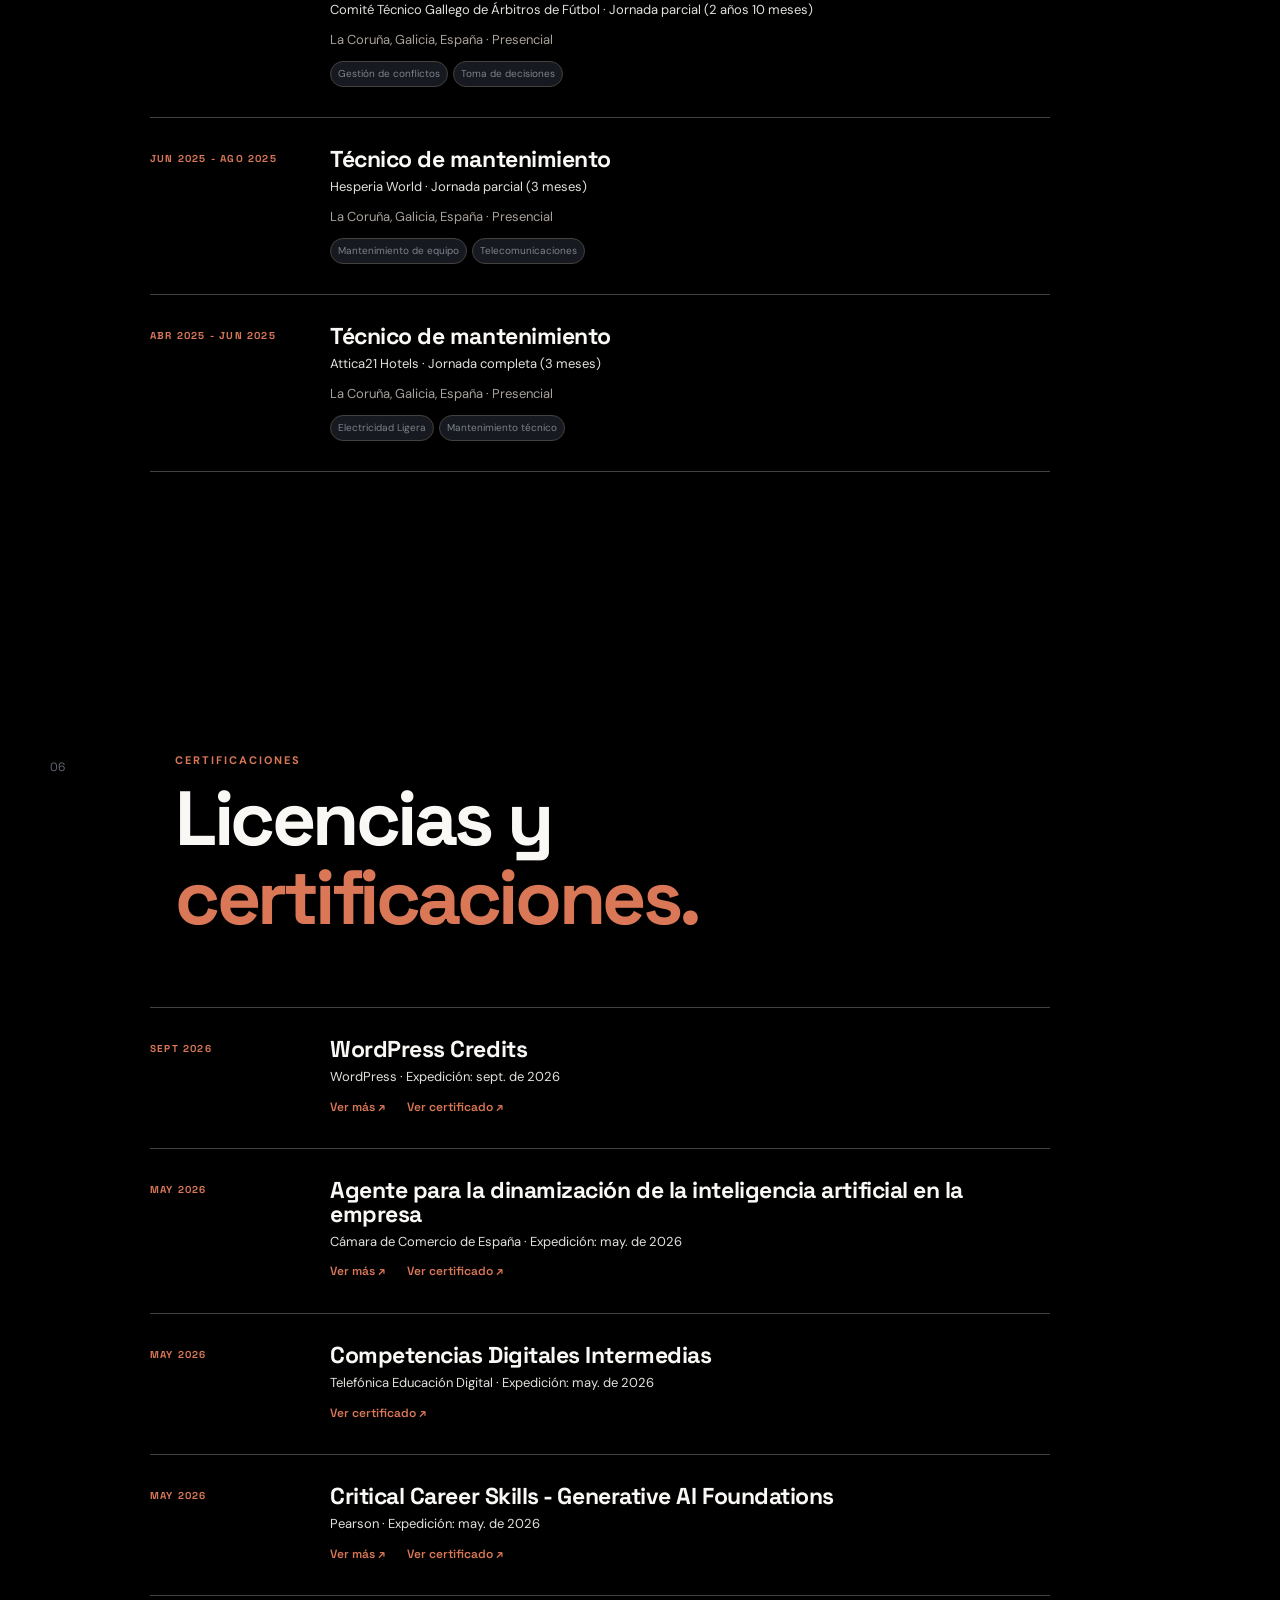
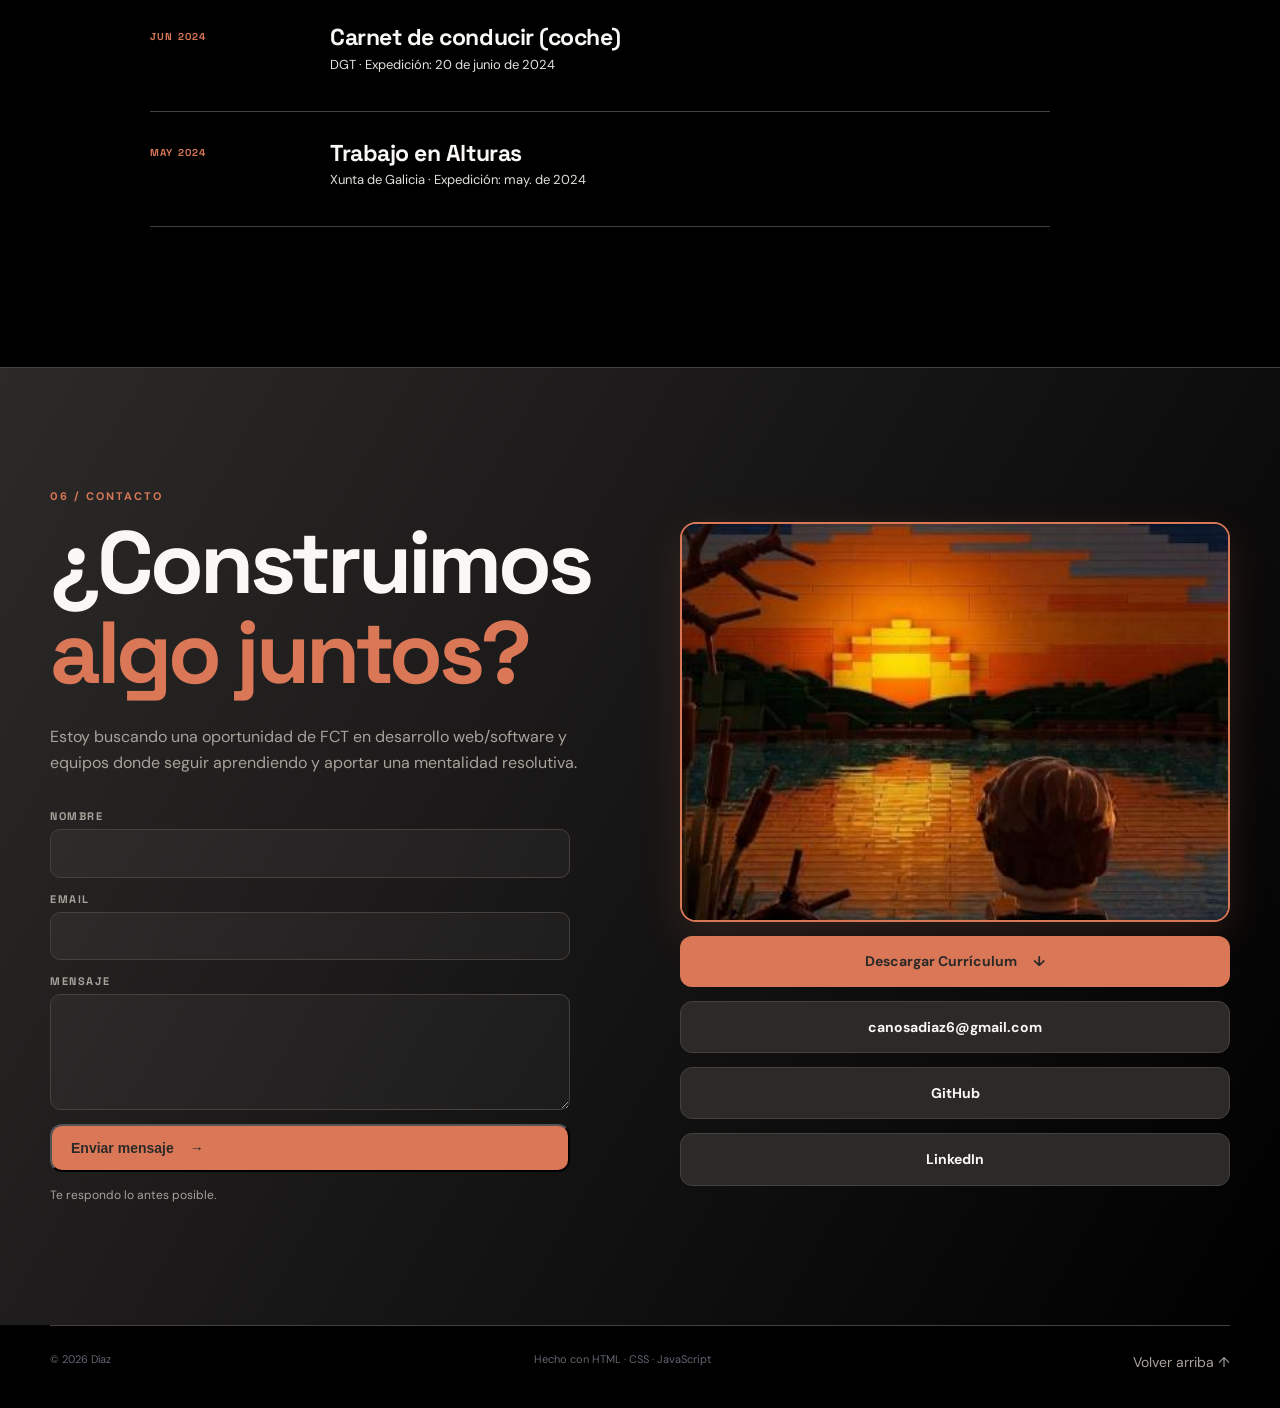
==== commit 65fb359b: "feat: fixed Download CV button in mobile navbar" ====
--- a/index.html
+++ b/index.html
@@ -46,6 +46,10 @@
       </ul>
 
       <div class="header-actions">
+        <a class="btn btn-primary nav-cv" href="archivos/CV_Daniel_Diaz.pdf" download>
+          <span class="nav-cv-long" data-i18n="contact.cv">Descargar Currículum</span>
+          <span class="nav-cv-short" data-i18n="nav.cv">CV</span>
+        </a>
         <button class="lang-toggle" id="langToggle" aria-label="Seleccionar idioma" data-i18n-attr="aria-label|lang.toggle">
           <span id="langFlag" aria-hidden="true">🇪🇸</span>
         </button>
@@ -494,7 +498,7 @@
           <p class="eyebrow"><span aria-hidden="true">06 / </span><span data-i18n="contact.eyebrow">Contacto</span></p>
           <h2 data-i18n="contact.title">¿Construimos<br><em>algo juntos?</em></h2>
           <p class="contact-text" data-i18n="contact.text">Estoy buscando una oportunidad de FCT en desarrollo web/software y equipos donde seguir aprendiendo y aportar una mentalidad resolutiva.</p>
-          <form class="contact-form" action="https://formsubmit.co/canosadiaz6@gmail.com" method="POST">
+          <form class="contact-form" action="https://formsubmit.co/c1e6a2d6aaa8a328ba7c63ed379bfbe5" method="POST">
             <input type="hidden" name="_subject" value="Nuevo mensaje desde tu portfolio">
             <input type="hidden" name="_next" value="https://soydiaz.pages.dev/">
             <input type="hidden" name="_captcha" value="false">
--- a/stiles/styles.css
+++ b/stiles/styles.css
@@ -63,6 +63,8 @@
 .nav-links a,.footer a{color:var(--muted);text-decoration:none;font-size:14px;transition:.2s}
 .nav-links a:hover,.footer a:hover{color:var(--text)}
 .header-actions{display:flex;align-items:center;gap:10px;margin-left:24px}
+.nav-cv{display:none;padding:9px 14px;font-size:13px;gap:0;white-space:nowrap;border-radius:10px}
+.nav-cv-short{display:none}
 .theme-toggle,.lang-toggle{display:inline-flex;align-items:center;justify-content:center;width:36px;height:36px;border-radius:10px;border:1px solid var(--line);background:var(--surface-2);color:var(--text);cursor:pointer;transition:.25s}
 .theme-toggle:hover,.lang-toggle:hover{border-color:var(--accent);color:var(--accent)}
 .theme-toggle svg{width:17px;height:17px}
@@ -155,8 +157,8 @@
 .timeline-item{display:grid;grid-template-columns:150px 1fr;gap:30px;padding:30px 0;border-bottom:1px solid var(--line)}
 .timeline-year{font:700 10px "Space Grotesk";color:var(--accent);letter-spacing:.12em;padding-top:4px}.timeline h3{font-size:23px;letter-spacing:-.02em}.timeline p{color:#e2e1dc;font-size:13px;margin:5px 0}.timeline small{color:var(--muted);font-size:13px}
 .contact-section{border-top:1px solid var(--line);background:linear-gradient(120deg,#2C2A29,#000000);padding:120px 0}
-.contact-photo{width:440px;height:320px;max-width:100%;border-radius:16px;object-fit:cover;border:2px solid var(--accent);box-shadow:0 15px 40px rgba(217,119,87,.15);margin-bottom:16px}
-.contact-inner{display:grid;grid-template-columns:1fr 1fr;gap:80px;align-items:end}.contact-inner h2{font-size:clamp(50px,7vw,88px);margin:12px 0 25px}.contact-text{color:var(--muted);max-width:530px}.contact-actions{display:flex;flex-direction:column;align-items:flex-start;gap:25px}.contact-actions .btn{margin-bottom:20px;text-decoration:none}.email-link{font:600 clamp(20px,3vw,34px) "Space Grotesk";color:var(--text);text-decoration:none;border-bottom:1px solid #60665e;padding-bottom:8px}.email-link:hover{color:var(--accent);border-color:var(--accent)}.socials{display:flex;gap:20px;margin:0;padding:0;list-style:none}.socials a{color:var(--muted);text-decoration:none;font-size:13px}.socials a:hover{color:var(--text)}
+.contact-photo{width:100%;height:400px;border-radius:16px;object-fit:cover;object-position:center 20%;border:2px solid var(--accent);box-shadow:0 15px 40px rgba(217,119,87,.15);margin-bottom:0}
+.contact-inner{display:grid;grid-template-columns:1fr 1fr;gap:80px;align-items:stretch}.contact-inner h2{font-size:clamp(50px,7vw,88px);margin:12px 0 25px}.contact-text{color:var(--muted);max-width:530px}.contact-actions{display:flex;flex-direction:column;align-items:stretch;gap:14px;margin-top:34px}.contact-actions .btn{width:100%;justify-content:center;text-decoration:none}.email-link{font:600 clamp(20px,3vw,34px) "Space Grotesk";color:var(--text);text-decoration:none;border-bottom:1px solid #60665e;padding-bottom:8px}.email-link:hover{color:var(--accent);border-color:var(--accent)}.socials{display:grid;gap:14px;margin:0;padding:0;list-style:none;width:100%}.socials a{display:flex;align-items:center;justify-content:center;gap:8px;padding:14px 19px;border-radius:12px;background:var(--surface);border:1px solid var(--line);color:var(--text);text-decoration:none;font-weight:700;font-size:14px;transition:.25s;word-break:break-all}.socials a:hover{border-color:var(--accent);color:var(--accent);transform:translateY(-2px)}
 .footer{padding:25px 0 35px;display:flex;justify-content:space-between;color:#616670;font-size:11px;border-top:1px solid var(--line)}
 .reveal{opacity:0;transform:translateY(20px);transition:opacity .7s ease,transform .7s ease}.reveal.visible{opacity:1;transform:none}
 
@@ -171,6 +173,7 @@
 body.light .contact-section{background:linear-gradient(120deg,#FAF8F5,#EFEBE0)}
 
 @media(max-width:900px){
+  .nav-cv{display:inline-flex}
   .container{width:min(calc(100% - 34px),var(--max))}
   .nav-links{display:none;position:absolute;top:78px;left:0;width:100%;padding:20px;background:rgba(0,0,0,.98);border-bottom:1px solid var(--line);flex-direction:column;gap:18px}.nav-links.open{display:flex}
   body.light .nav-links{background:rgba(250,248,245,.98)}.menu-toggle{display:flex;flex-direction:column;gap:5px}.menu-toggle span{display:block;width:24px;height:2px;background:var(--text)}
@@ -182,14 +185,20 @@
   h1{font-size:clamp(34px,8.5vw,54px)}
   .hero-wrap{min-height:auto}.hero-wrap .hero{padding-top:130px}.scroll-indicator{display:none}
   .about-grid,.contact-inner{grid-template-columns:1fr;gap:50px}
+  .contact-actions{margin-top:0}
+  .contact-photo{height:340px}
   .projects{grid-template-columns:1fr}.project-card,.project-featured,.project-wide{grid-column:auto;display:block}.project-card:last-child:nth-child(odd){grid-column:auto;display:block}.project-visual{min-height:260px}
   .timeline{margin-left:0}
 }
 @media(max-width:600px){
+  .nav-cv-long{display:none}
+  .nav-cv-short{display:inline}
+  .nav-cv{padding:8px 11px;font-size:12px}
   h1{font-size:clamp(34px,8.5vw,54px)}.section{padding:90px 0}.section-heading{grid-template-columns:45px 1fr;gap:10px;margin-bottom:45px}.section-heading h2{font-size:45px}
   .hero-text{font-size:17px}.hero-actions{flex-wrap:wrap}
   .timeline-item{grid-template-columns:1fr;gap:10px}.timeline-year{padding-top:0}
   .footer{flex-direction:column;gap:8px}.contact-section{padding:90px 0}
+  .contact-photo{height:260px}
   .project-visual{min-height:230px}
 }
 .cert-link{display:inline-block;margin-top:6px;font:600 12px "Space Grotesk";color:var(--accent);text-decoration:none;border-bottom:1px solid transparent;transition:color .2s,border-color .2s}
@@ -199,6 +208,7 @@
 :focus-visible{outline:2px solid var(--accent);outline-offset:3px}
 
 .contact-form{display:grid;gap:14px;max-width:520px;margin-top:34px}
+.contact-form input[name="_honey"]{display:none}
 .contact-form .form-row{display:grid;gap:6px}
 .contact-form label{font:700 11px "Space Grotesk";letter-spacing:.14em;text-transform:uppercase;color:var(--muted)}
 .contact-form input,.contact-form textarea{width:100%;background:rgba(255,255,255,.04);border:1px solid var(--line);border-radius:10px;padding:12px 14px;color:var(--text);font:inherit;font-size:14px;transition:border-color .2s}
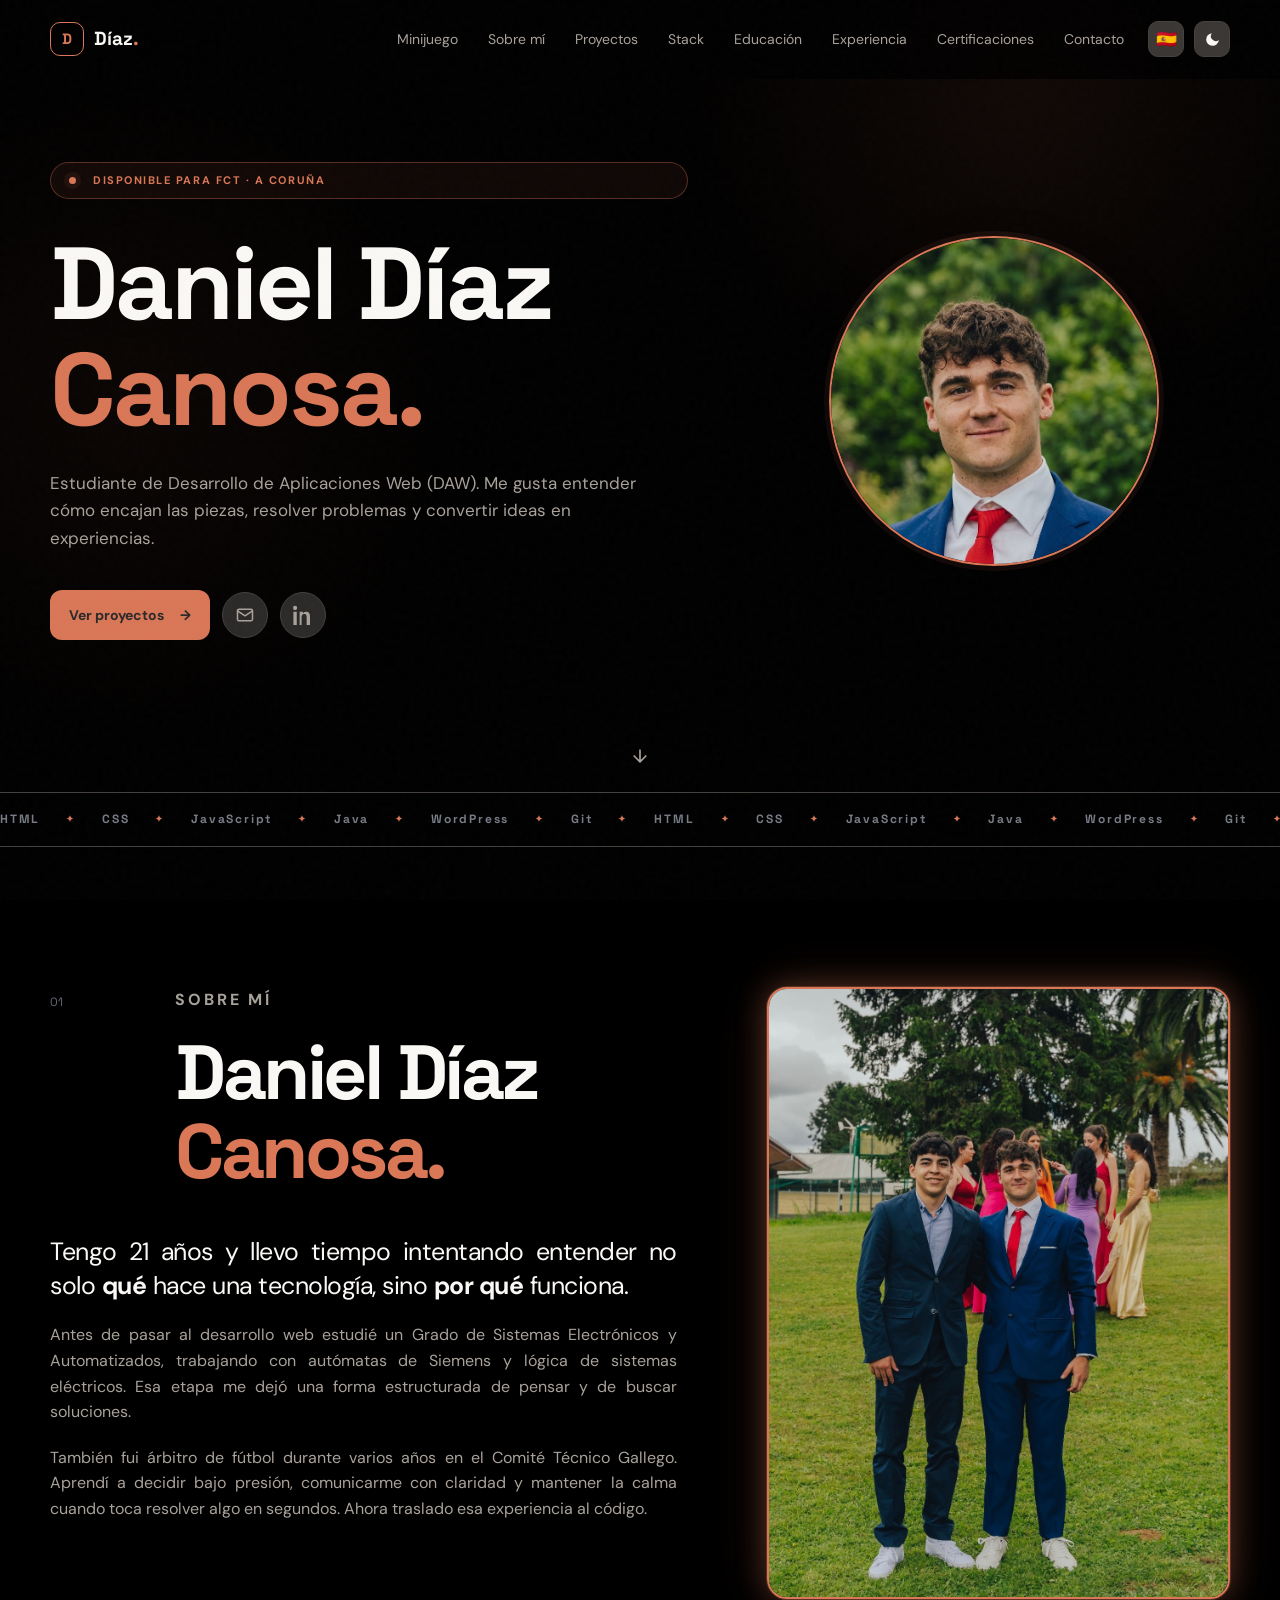
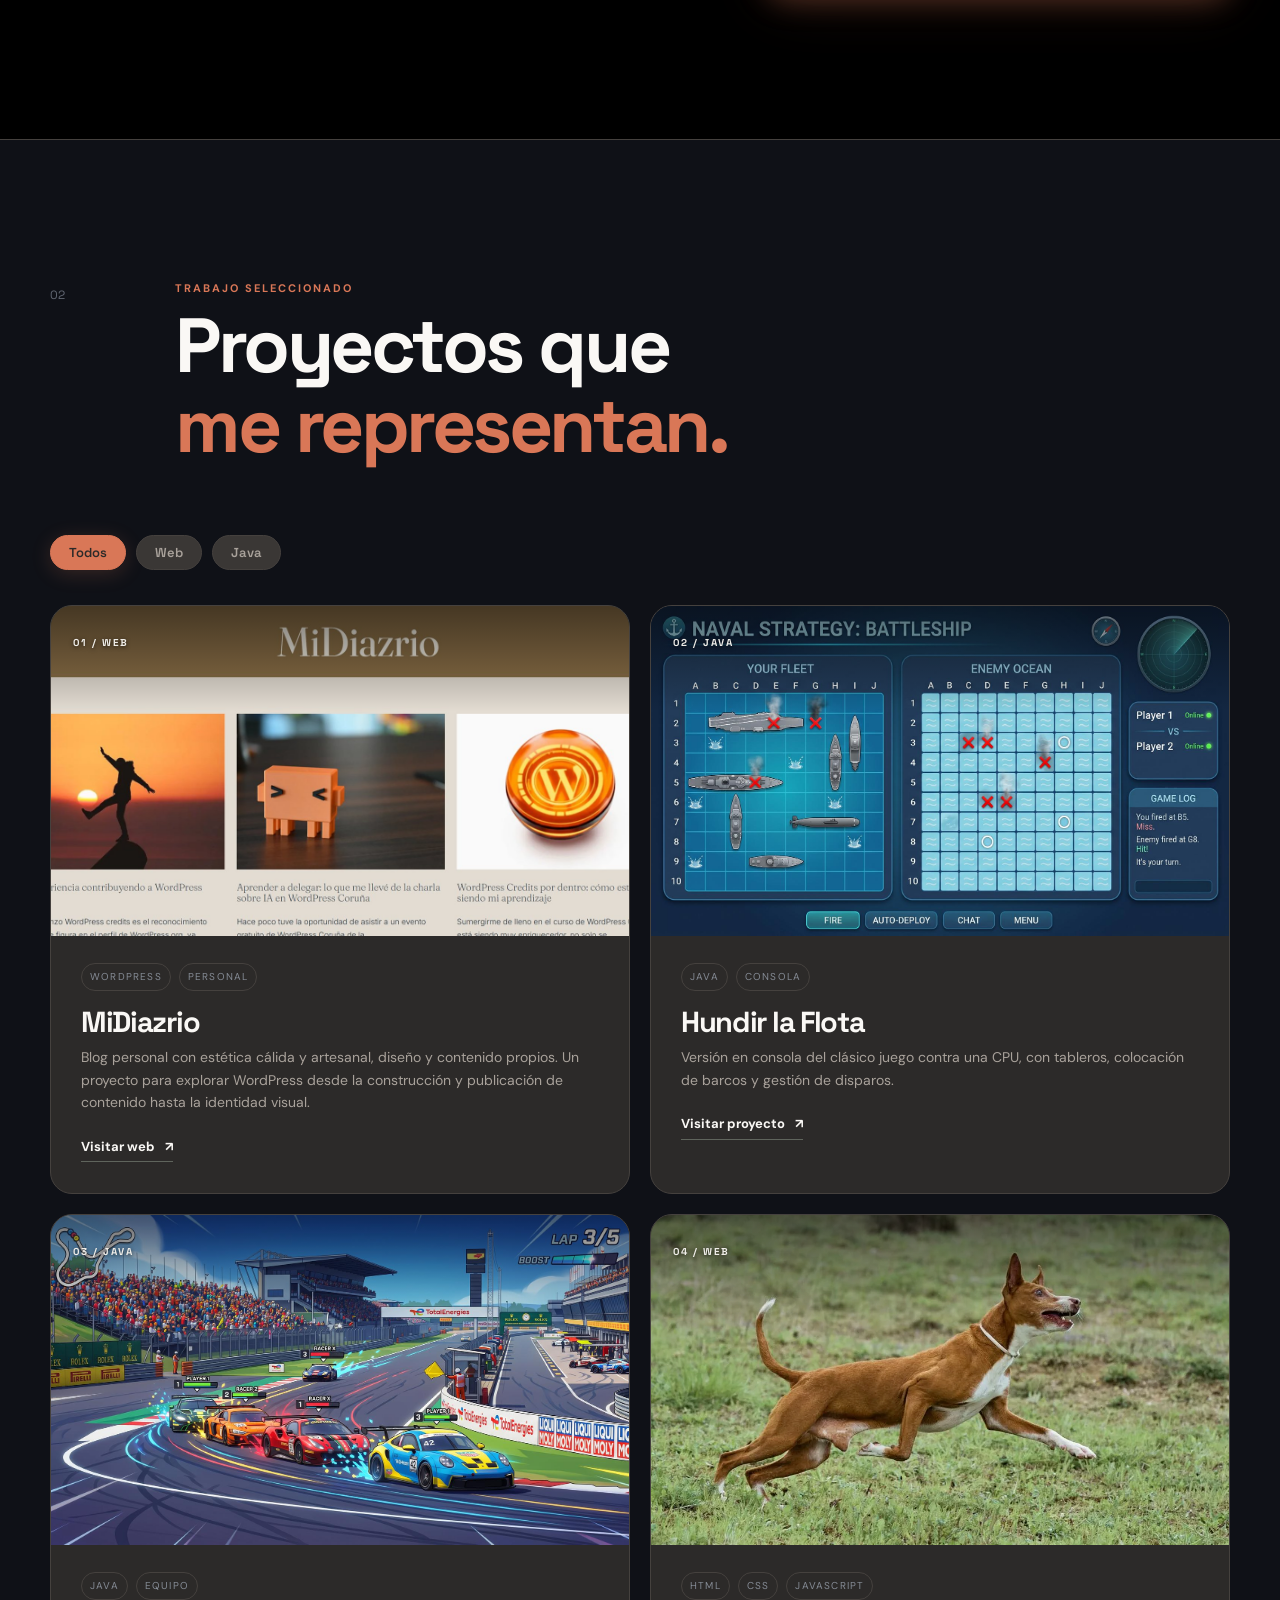
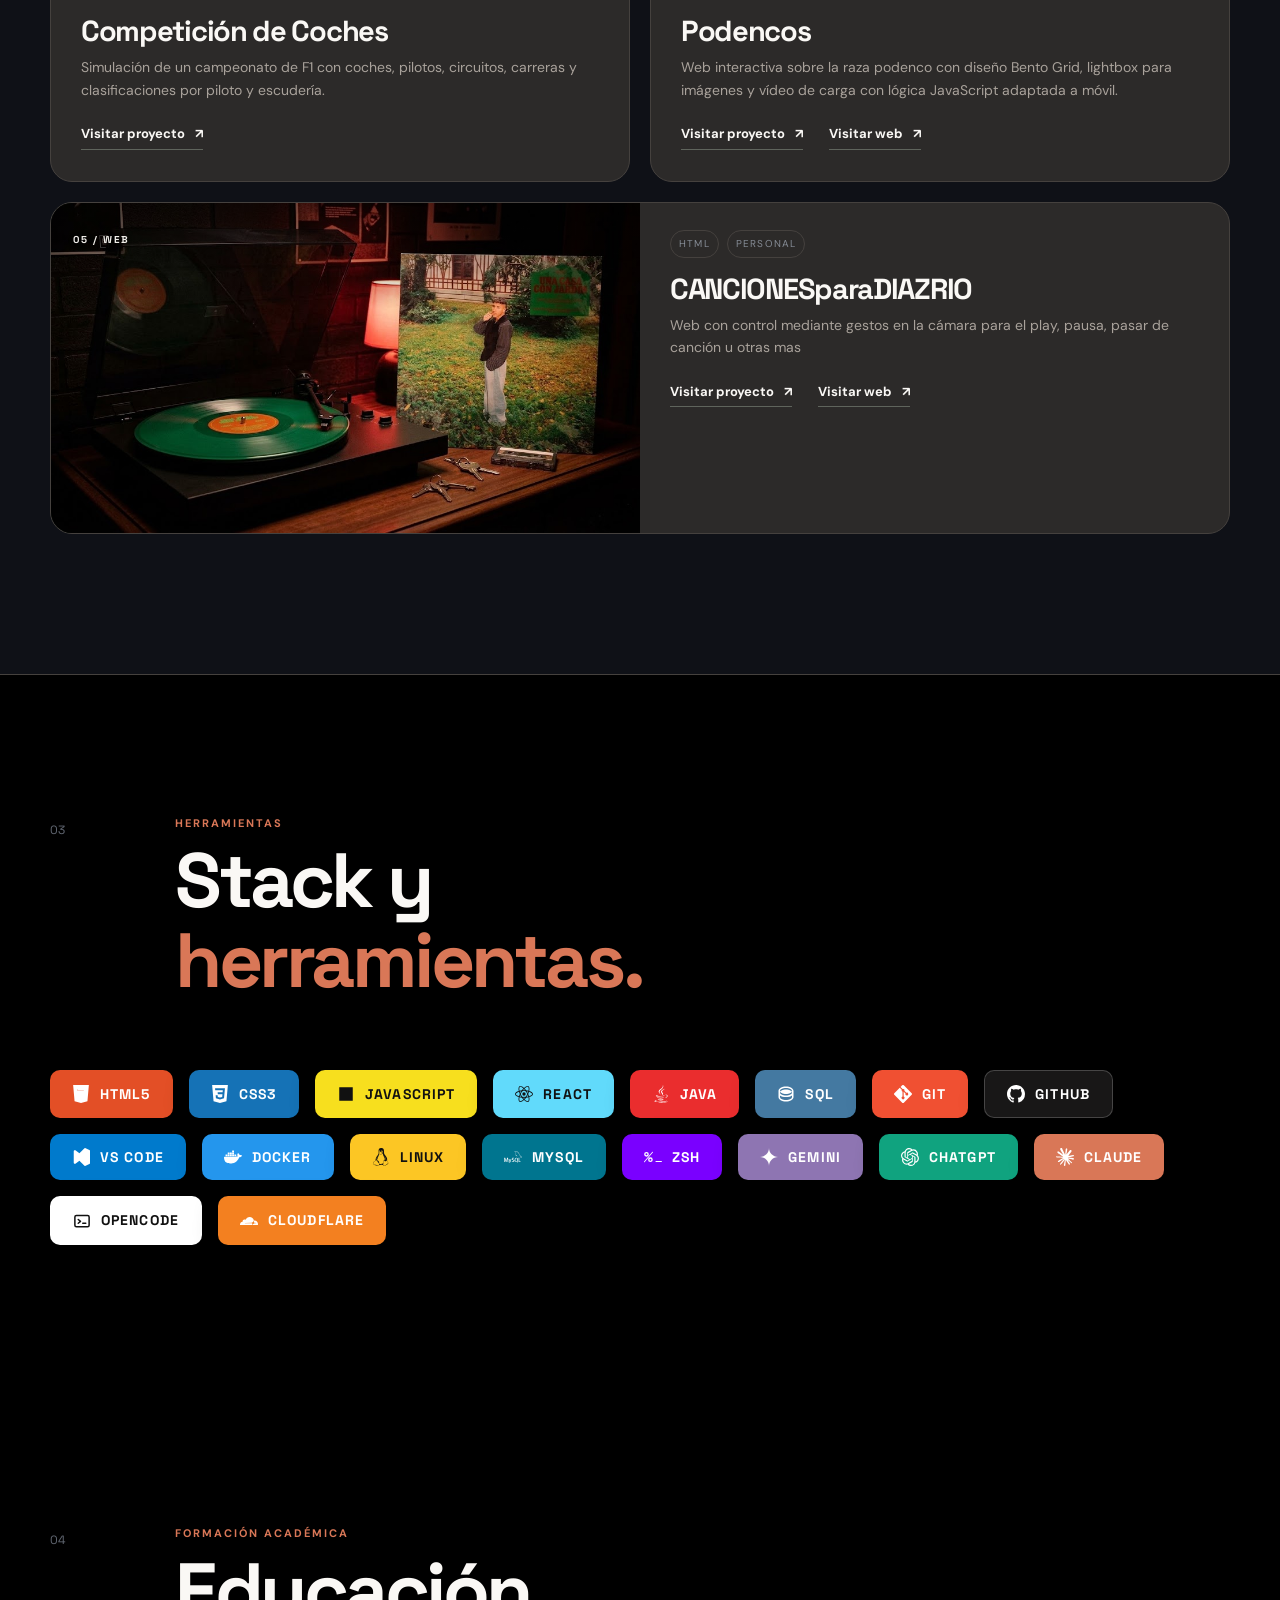
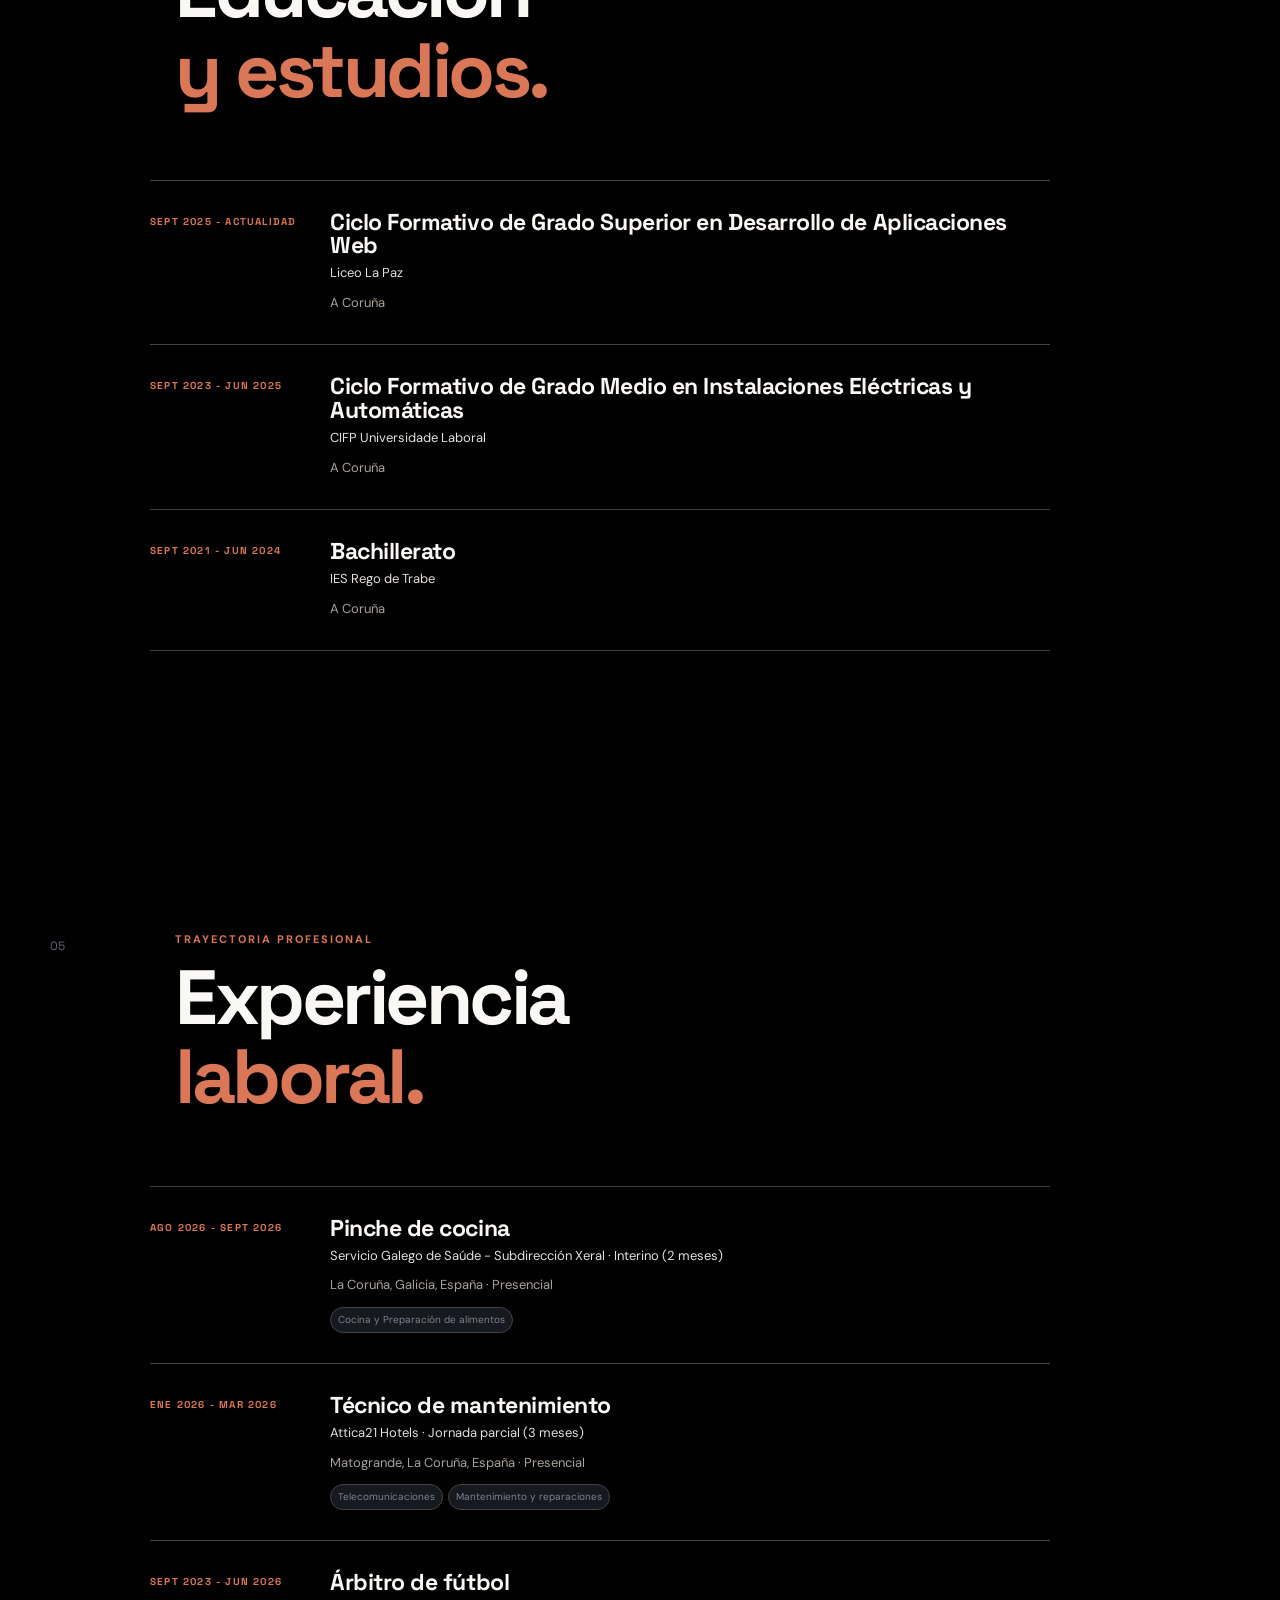
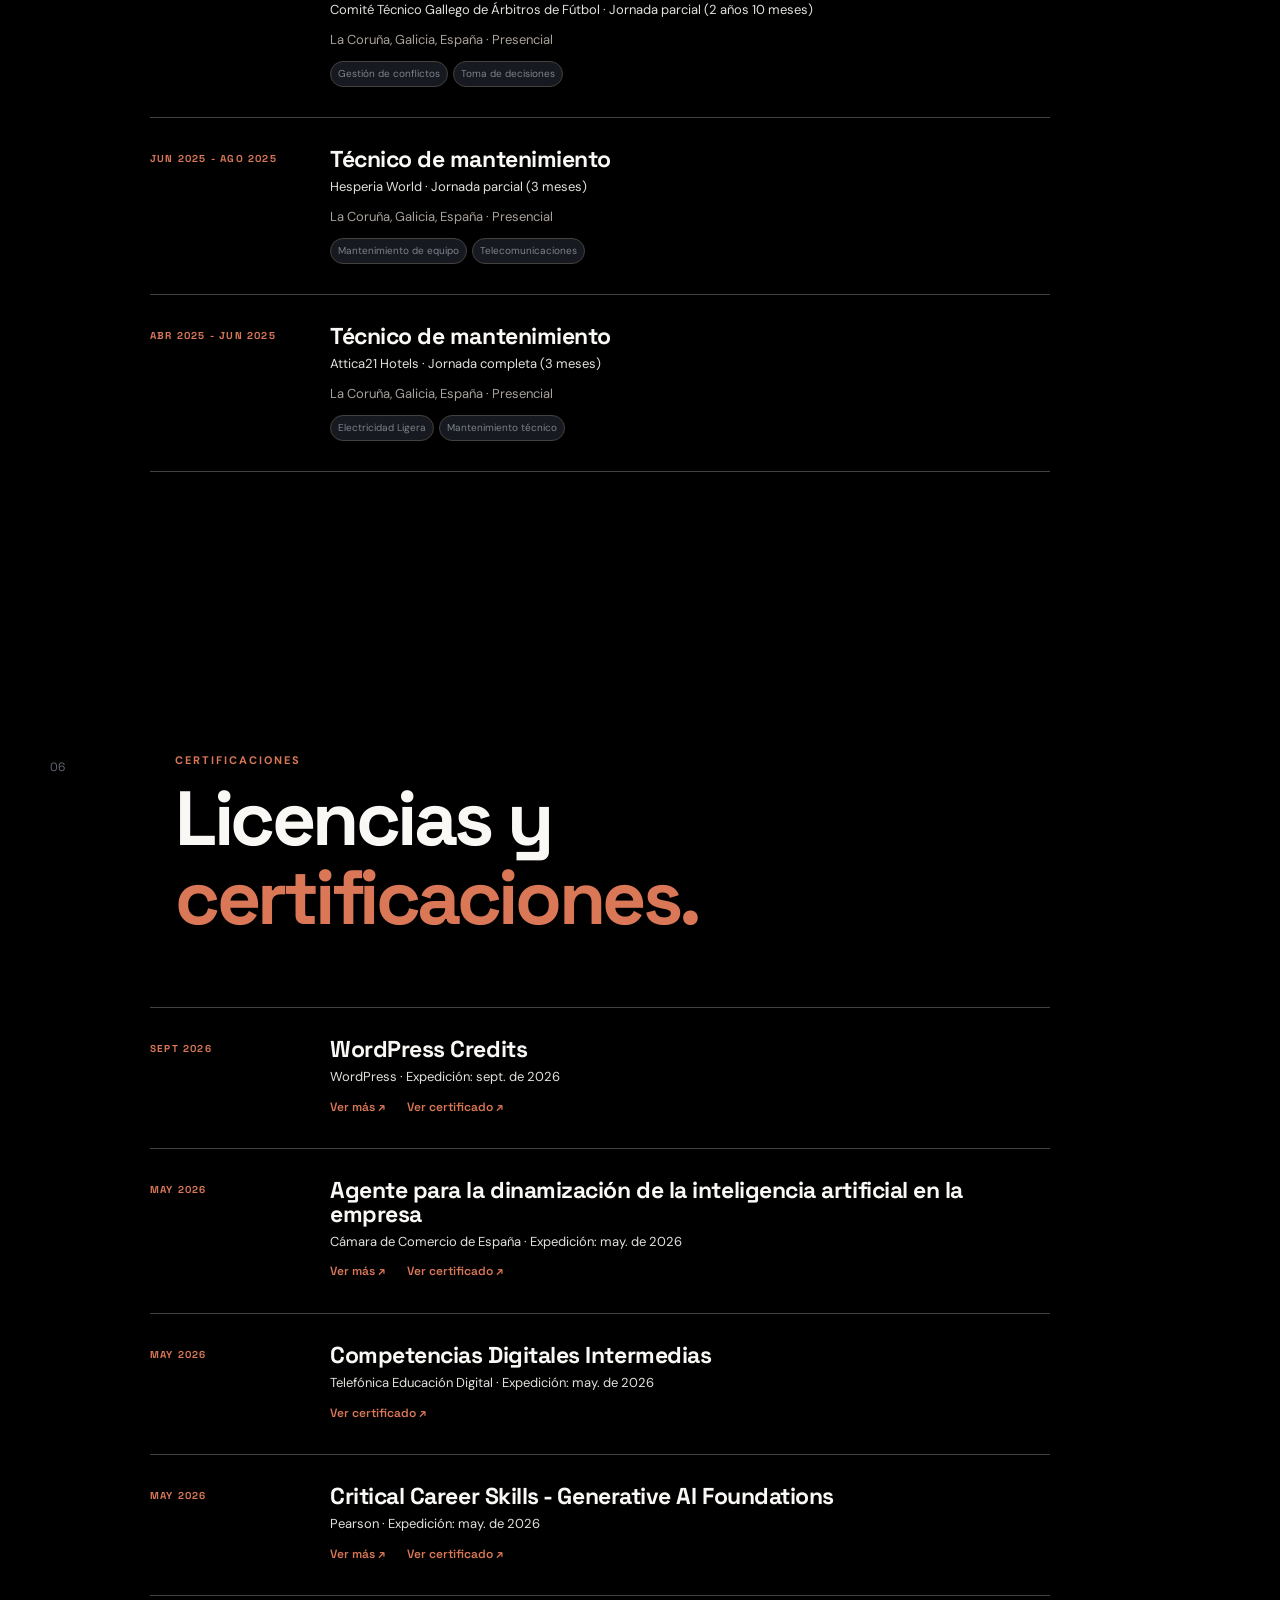
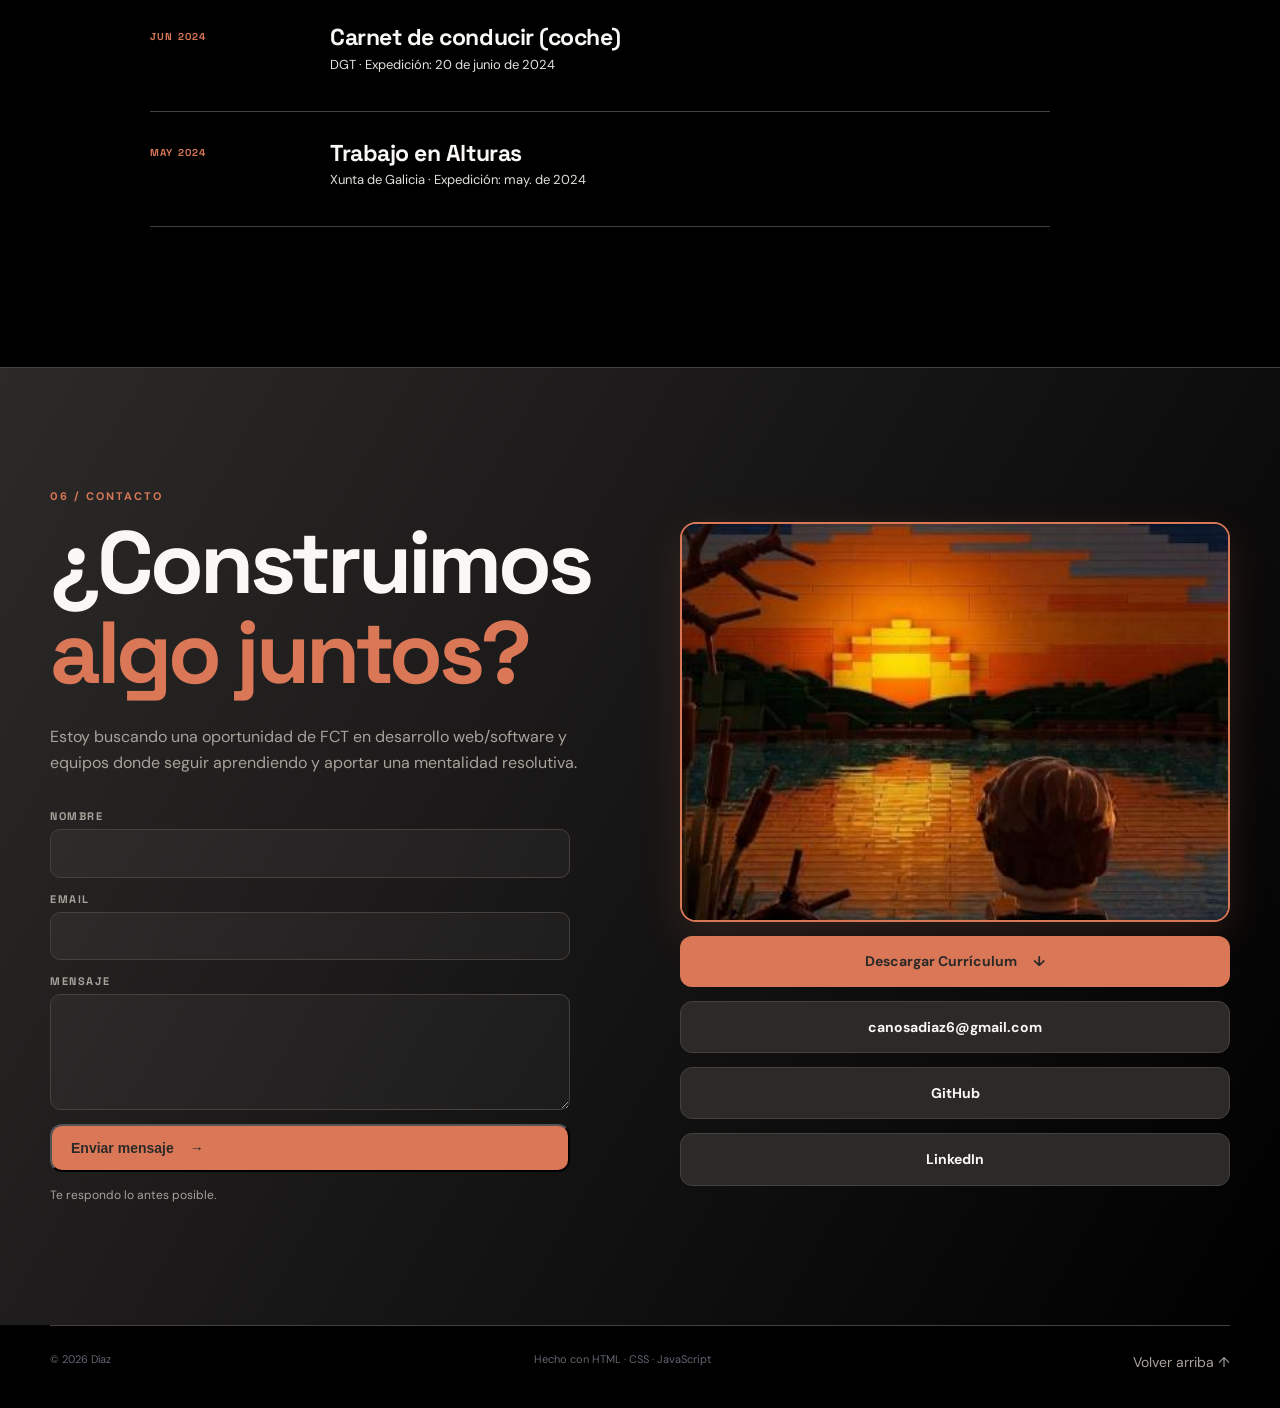
==== commit 88f093f0: "feat: move CV button into mobile hamburger menu" ====
--- a/index.html
+++ b/index.html
@@ -43,13 +43,12 @@
         <li><a href="#experiencia" data-i18n="nav.experience">Experiencia</a></li>
         <li><a href="#certificaciones" data-i18n="nav.certifications">Certificaciones</a></li>
         <li><a href="#contacto" data-i18n="nav.contact">Contacto</a></li>
+        <li class="nav-cv-item">
+          <a class="btn btn-primary nav-cv" href="archivos/CV_Daniel_Diaz.pdf" download data-i18n="contact.cv">Descargar Currículum</a>
+        </li>
       </ul>
 
       <div class="header-actions">
-        <a class="btn btn-primary nav-cv" href="archivos/CV_Daniel_Diaz.pdf" download>
-          <span class="nav-cv-long" data-i18n="contact.cv">Descargar Currículum</span>
-          <span class="nav-cv-short" data-i18n="nav.cv">CV</span>
-        </a>
         <button class="lang-toggle" id="langToggle" aria-label="Seleccionar idioma" data-i18n-attr="aria-label|lang.toggle">
           <span id="langFlag" aria-hidden="true">🇪🇸</span>
         </button>
--- a/stiles/styles.css
+++ b/stiles/styles.css
@@ -63,8 +63,8 @@
 .nav-links a,.footer a{color:var(--muted);text-decoration:none;font-size:14px;transition:.2s}
 .nav-links a:hover,.footer a:hover{color:var(--text)}
 .header-actions{display:flex;align-items:center;gap:10px;margin-left:24px}
-.nav-cv{display:none;padding:9px 14px;font-size:13px;gap:0;white-space:nowrap;border-radius:10px}
-.nav-cv-short{display:none}
+.nav-cv-item{display:none}
+.nav-cv{width:100%;justify-content:center}
 .theme-toggle,.lang-toggle{display:inline-flex;align-items:center;justify-content:center;width:36px;height:36px;border-radius:10px;border:1px solid var(--line);background:var(--surface-2);color:var(--text);cursor:pointer;transition:.25s}
 .theme-toggle:hover,.lang-toggle:hover{border-color:var(--accent);color:var(--accent)}
 .theme-toggle svg{width:17px;height:17px}
@@ -173,7 +173,7 @@
 body.light .contact-section{background:linear-gradient(120deg,#FAF8F5,#EFEBE0)}
 
 @media(max-width:900px){
-  .nav-cv{display:inline-flex}
+  .nav-cv-item{display:block}
   .container{width:min(calc(100% - 34px),var(--max))}
   .nav-links{display:none;position:absolute;top:78px;left:0;width:100%;padding:20px;background:rgba(0,0,0,.98);border-bottom:1px solid var(--line);flex-direction:column;gap:18px}.nav-links.open{display:flex}
   body.light .nav-links{background:rgba(250,248,245,.98)}.menu-toggle{display:flex;flex-direction:column;gap:5px}.menu-toggle span{display:block;width:24px;height:2px;background:var(--text)}
@@ -191,9 +191,6 @@
   .timeline{margin-left:0}
 }
 @media(max-width:600px){
-  .nav-cv-long{display:none}
-  .nav-cv-short{display:inline}
-  .nav-cv{padding:8px 11px;font-size:12px}
   h1{font-size:clamp(34px,8.5vw,54px)}.section{padding:90px 0}.section-heading{grid-template-columns:45px 1fr;gap:10px;margin-bottom:45px}.section-heading h2{font-size:45px}
   .hero-text{font-size:17px}.hero-actions{flex-wrap:wrap}
   .timeline-item{grid-template-columns:1fr;gap:10px}.timeline-year{padding-top:0}
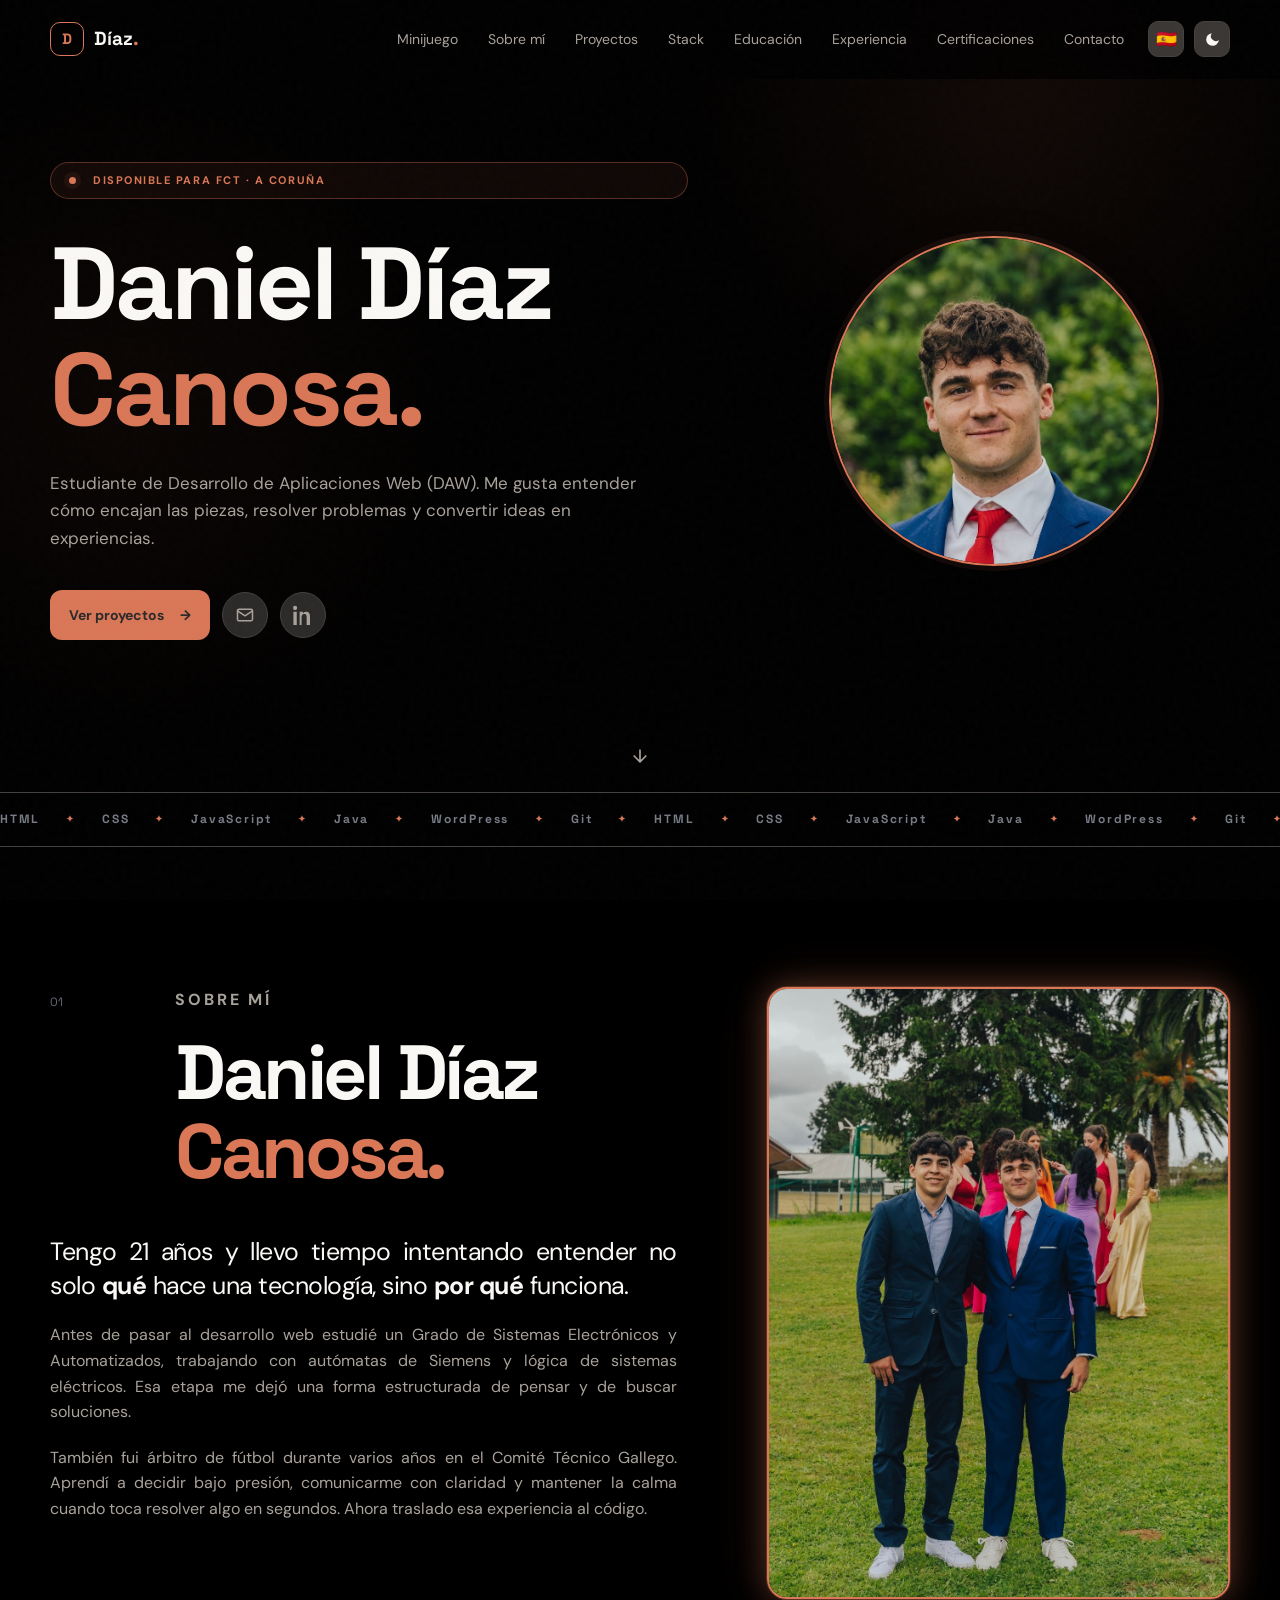
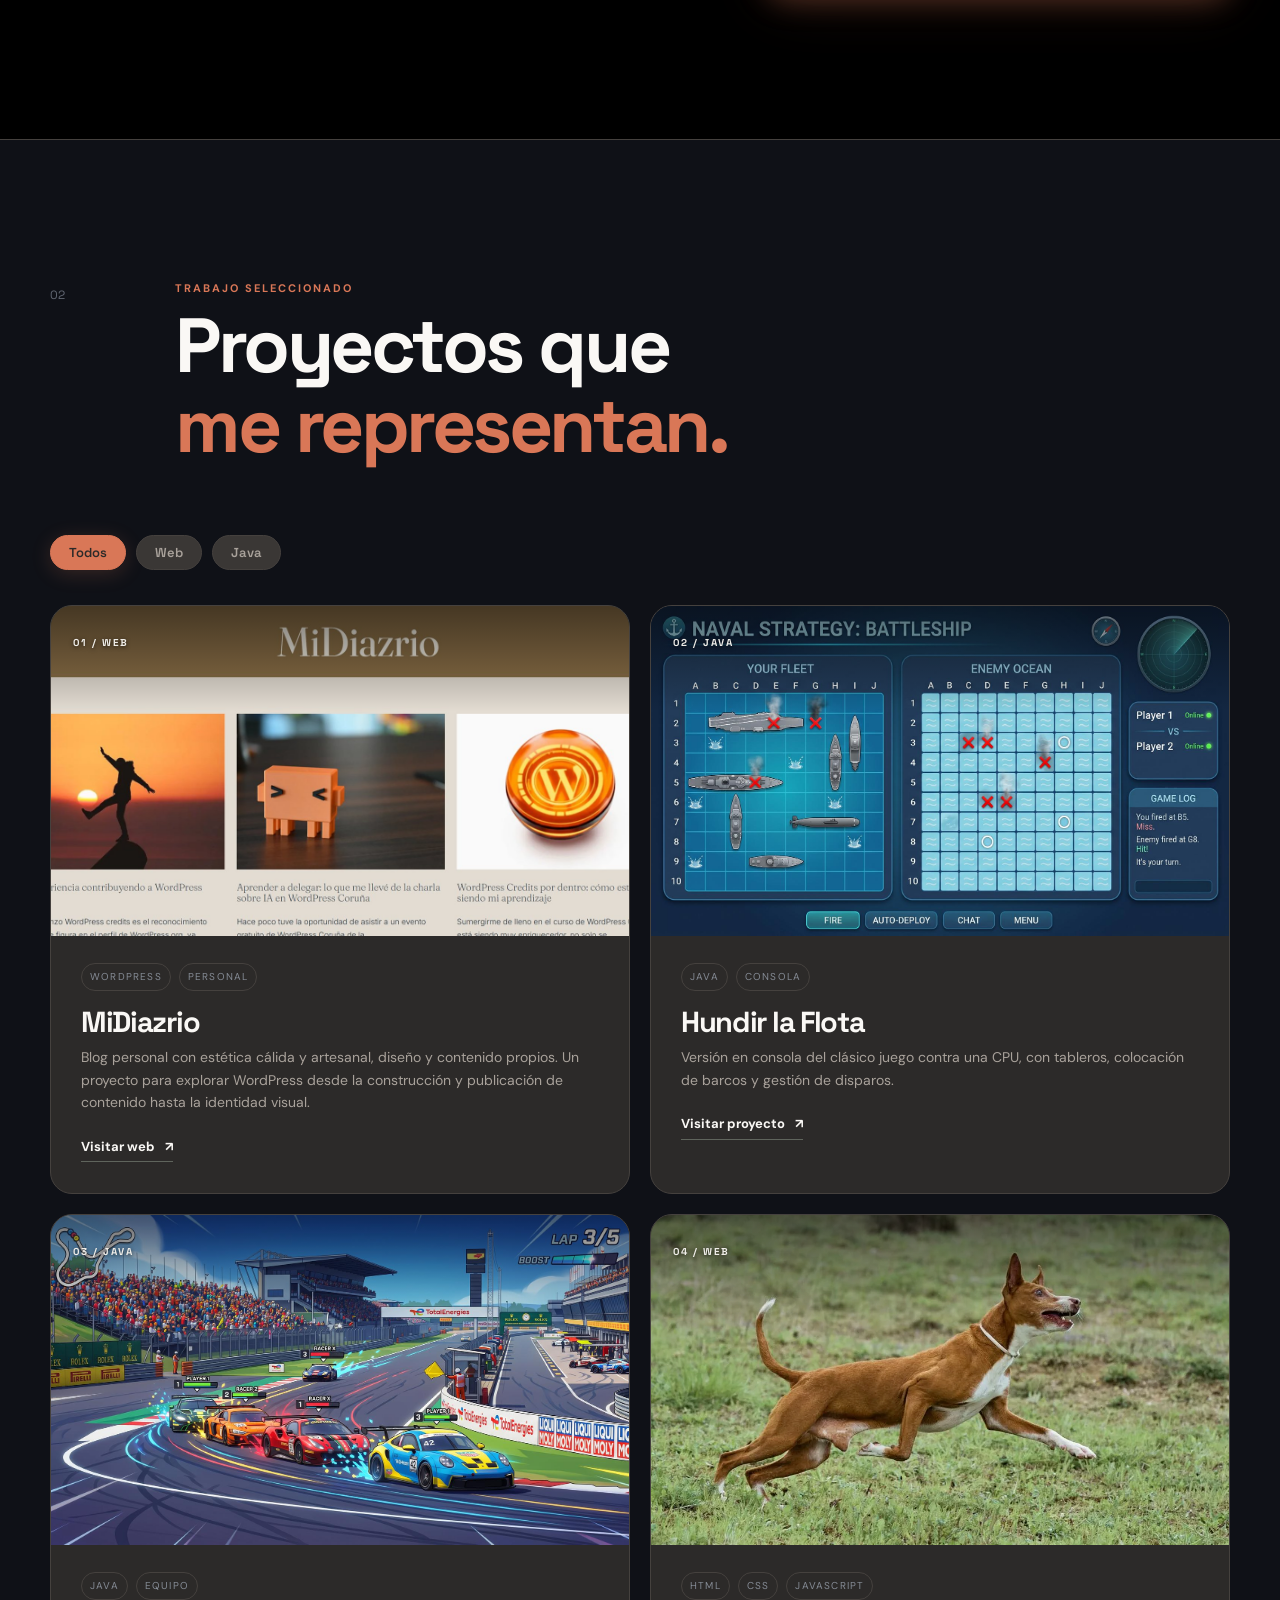
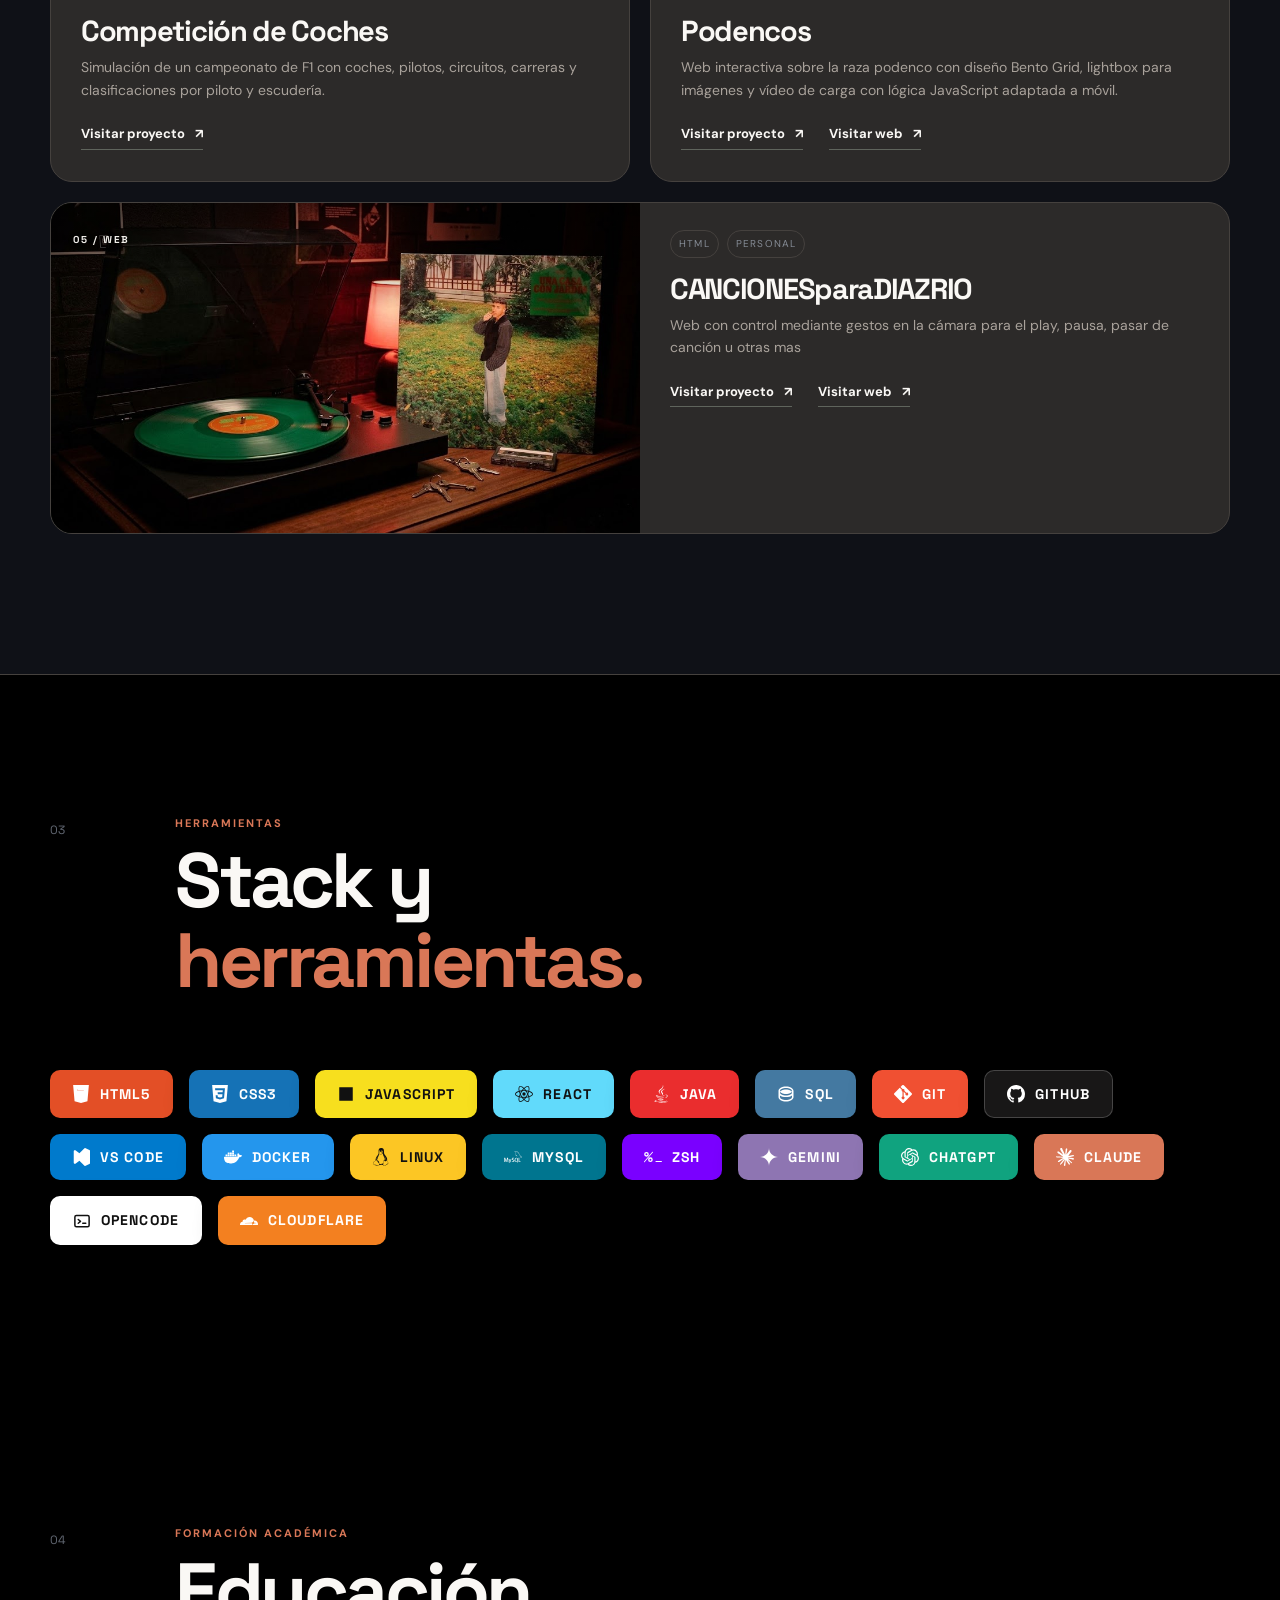
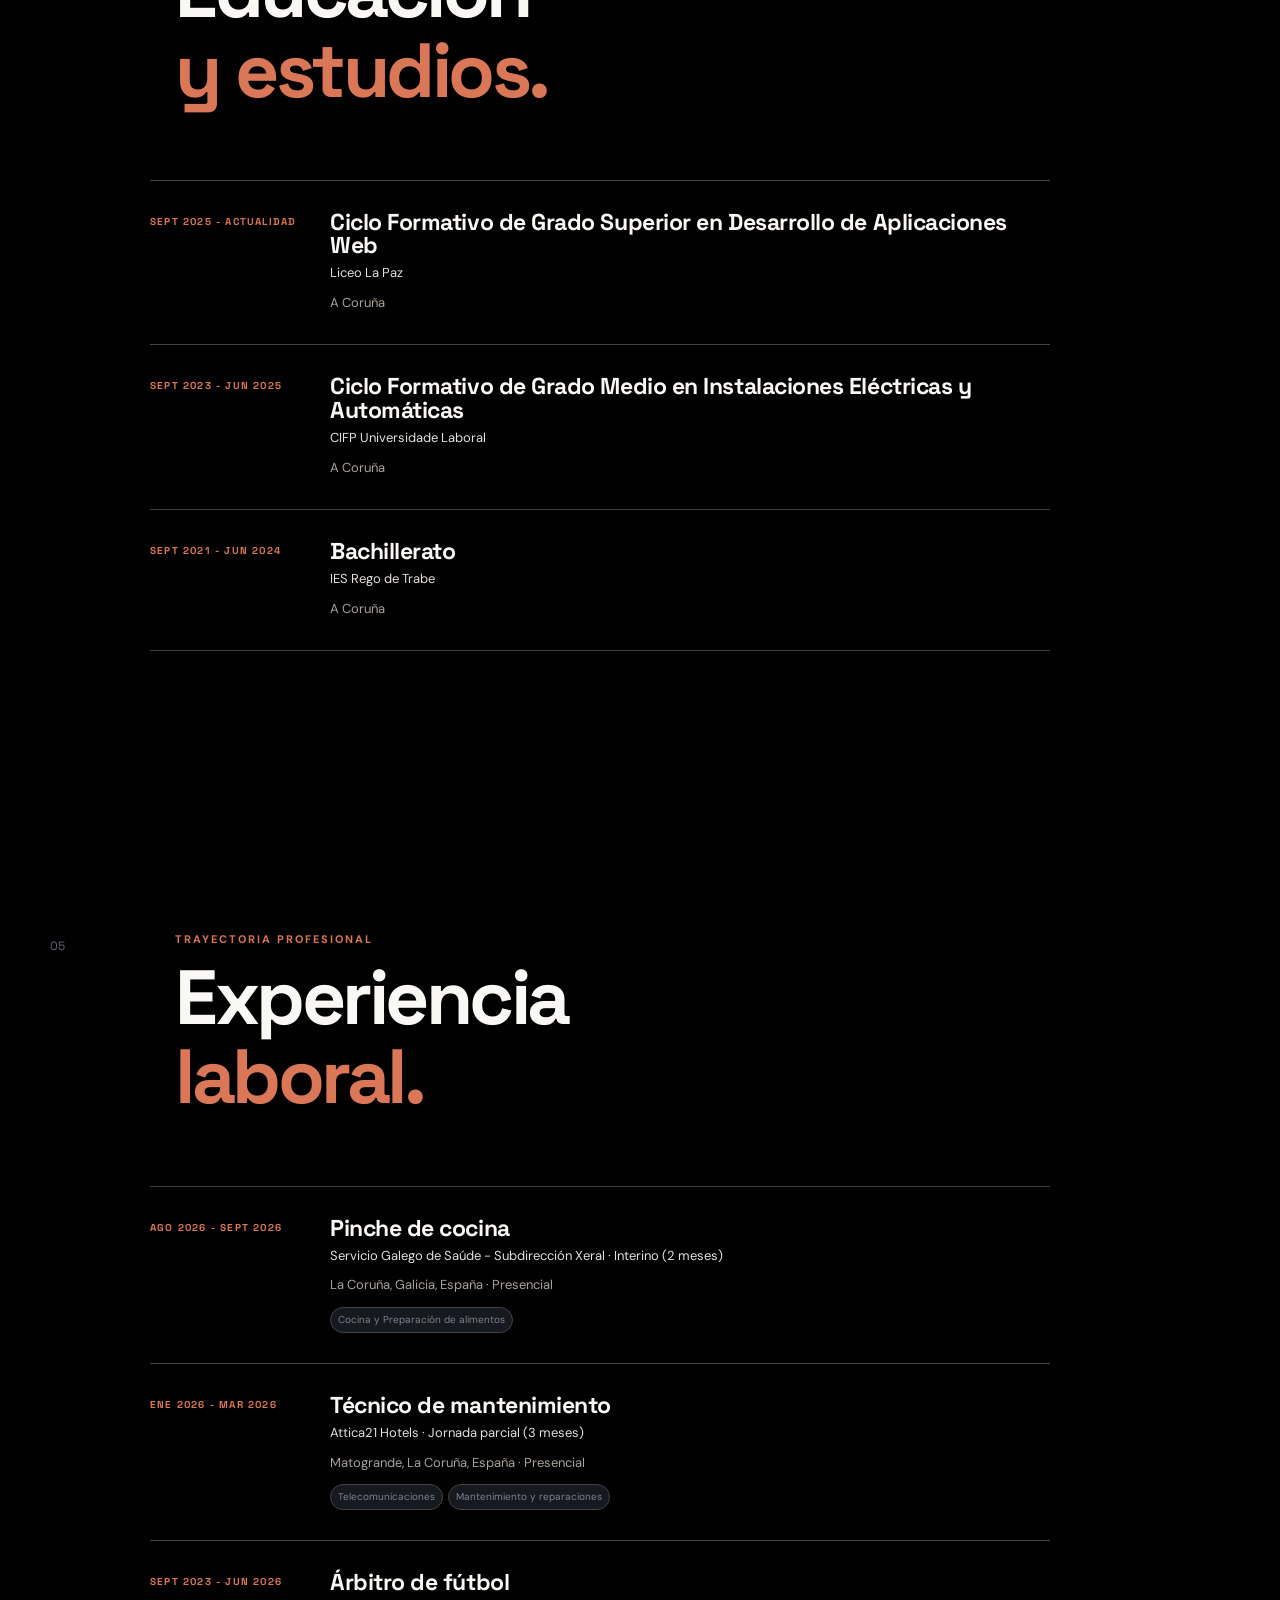
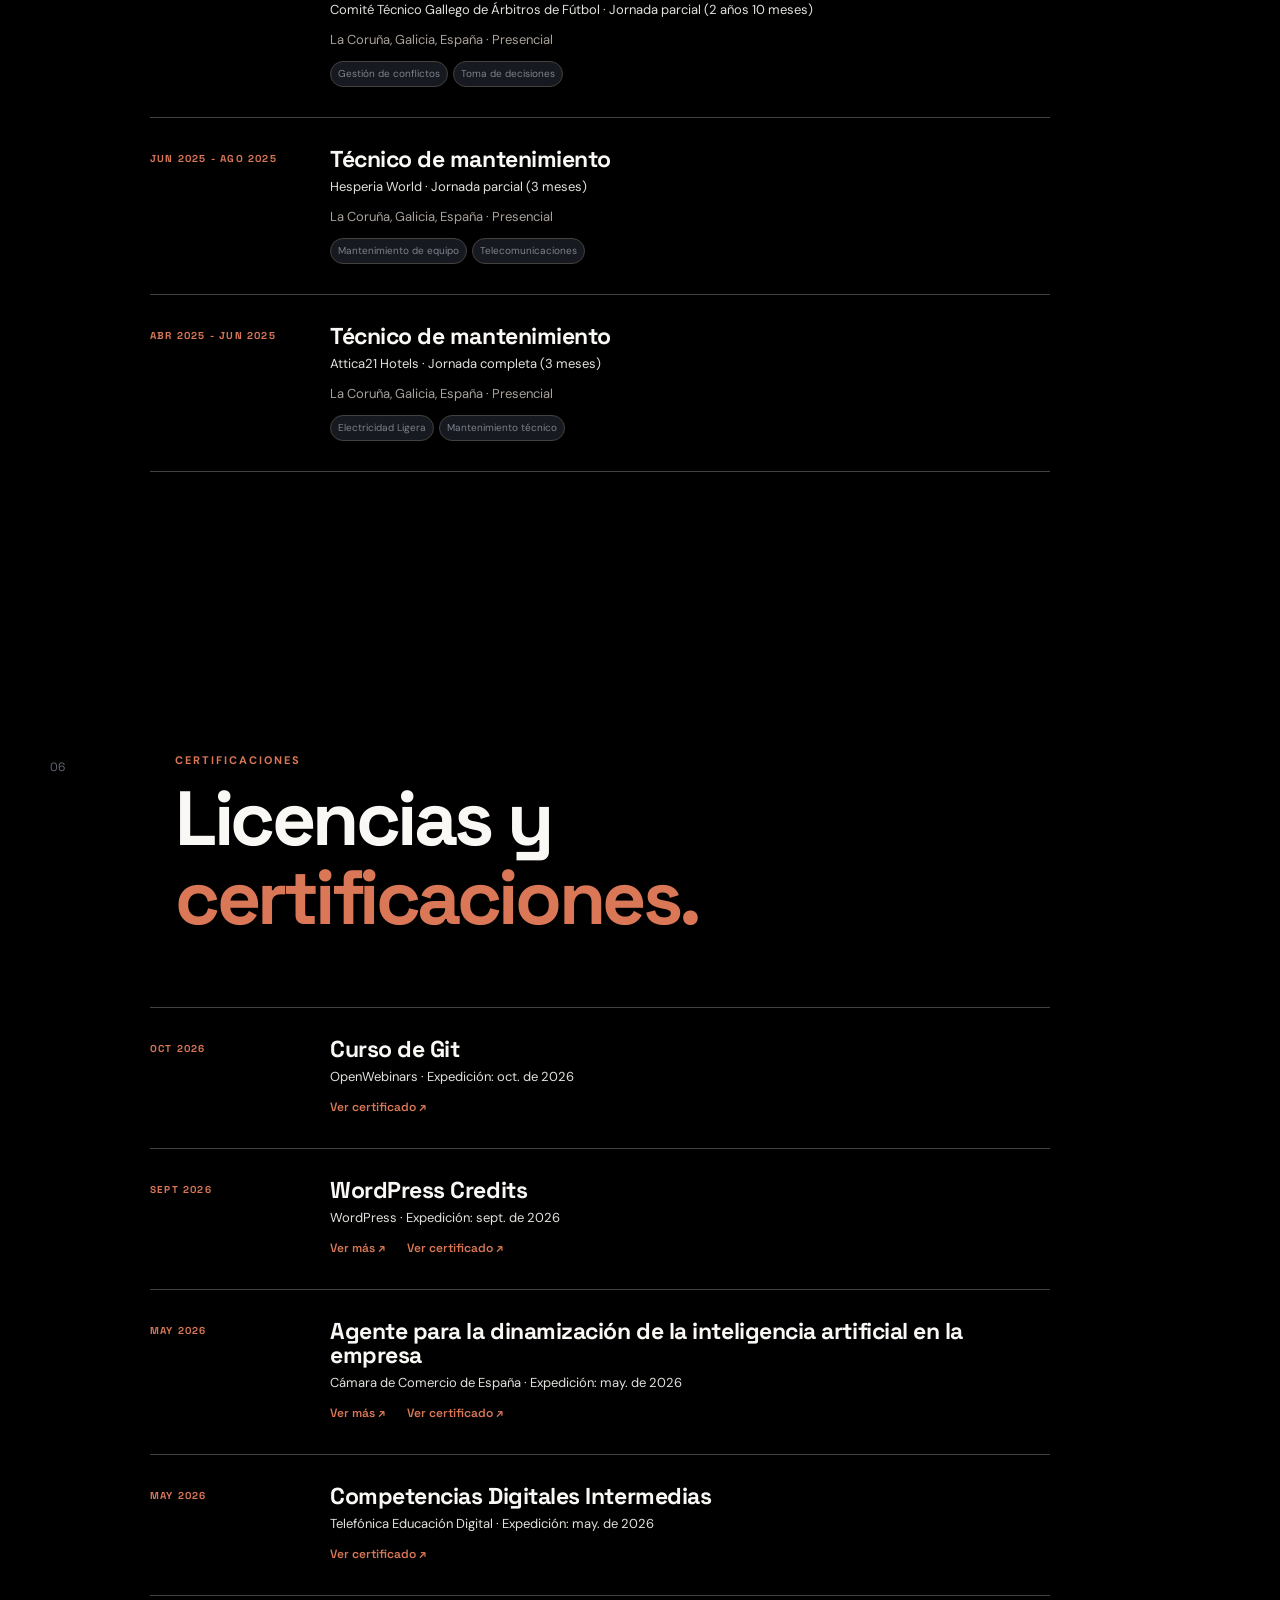
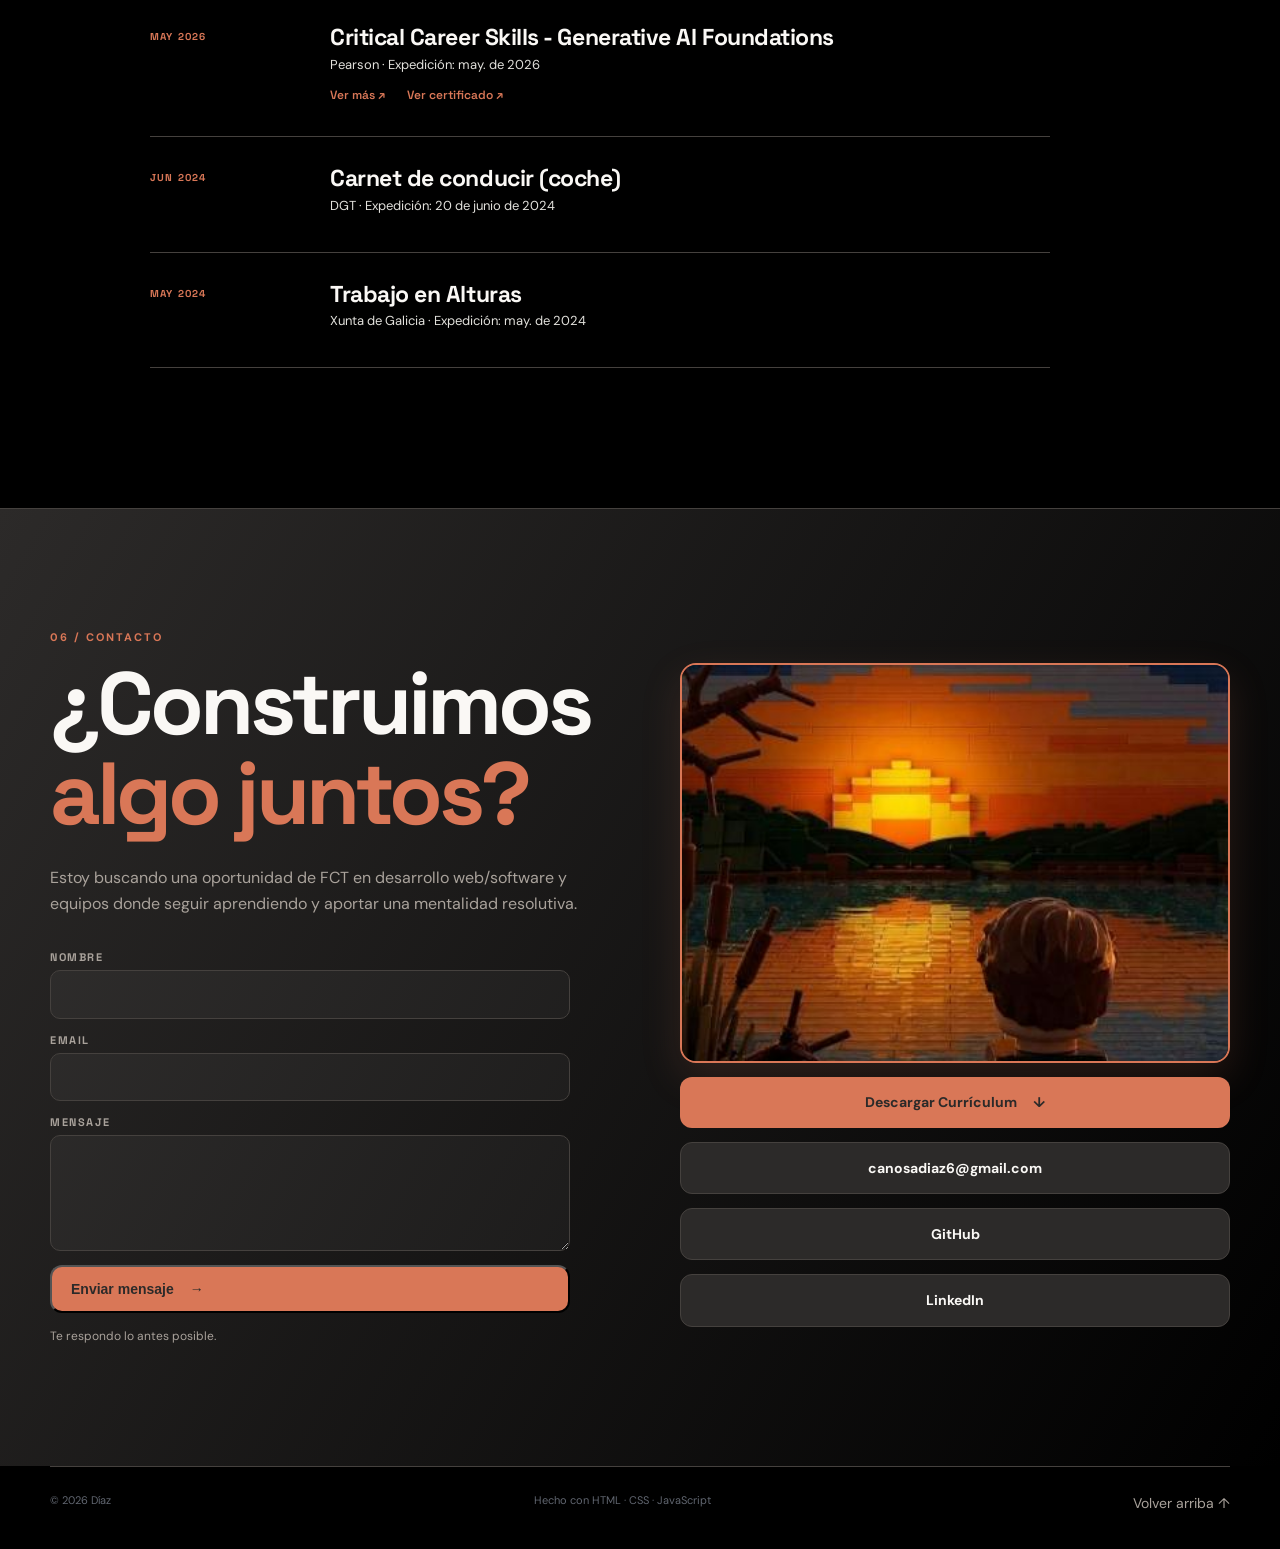
==== commit 1b51aab8: "feat: add Git course certification (OpenWebinars, Oct 2026)" ====
--- a/index.html
+++ b/index.html
@@ -435,6 +435,15 @@
 
       <div class="timeline reveal" role="feed">
         <article class="timeline-item">
+          <span class="timeline-year">OCT 2026</span>
+          <div>
+            <h3 data-i18n="cert.c7.title">Curso de Git</h3>
+            <p data-i18n="cert.c7.meta">OpenWebinars · Expedición: oct. de 2026</p>
+            <a class="cert-link" href="archivos/certificadoCursoGit.pdf" target="_blank" rel="noopener noreferrer"><span data-i18n="cert.pdf">Ver certificado</span> <span aria-hidden="true">↗</span></a>
+          </div>
+        </article>
+
+        <article class="timeline-item">
           <span class="timeline-year">SEPT 2026</span>
           <div>
             <h3 data-i18n="cert.c2.title">WordPress Credits</h3>
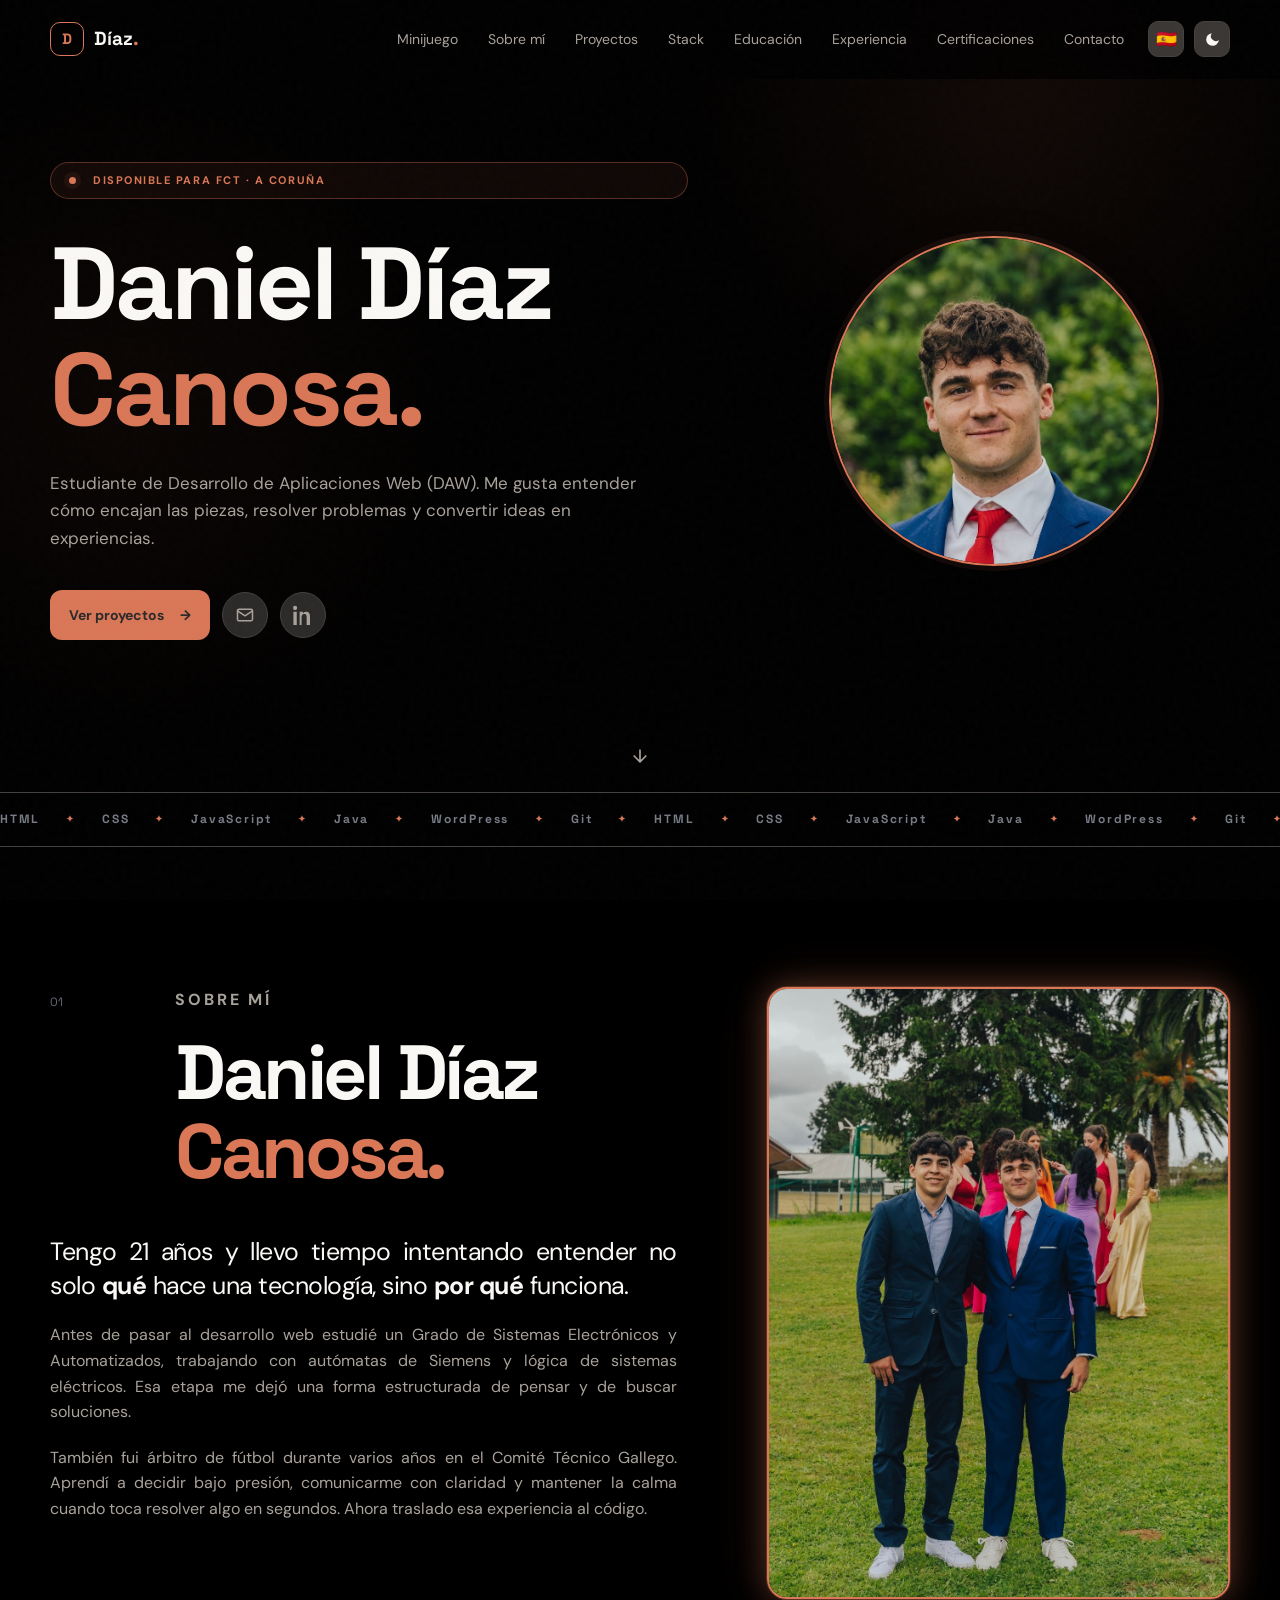
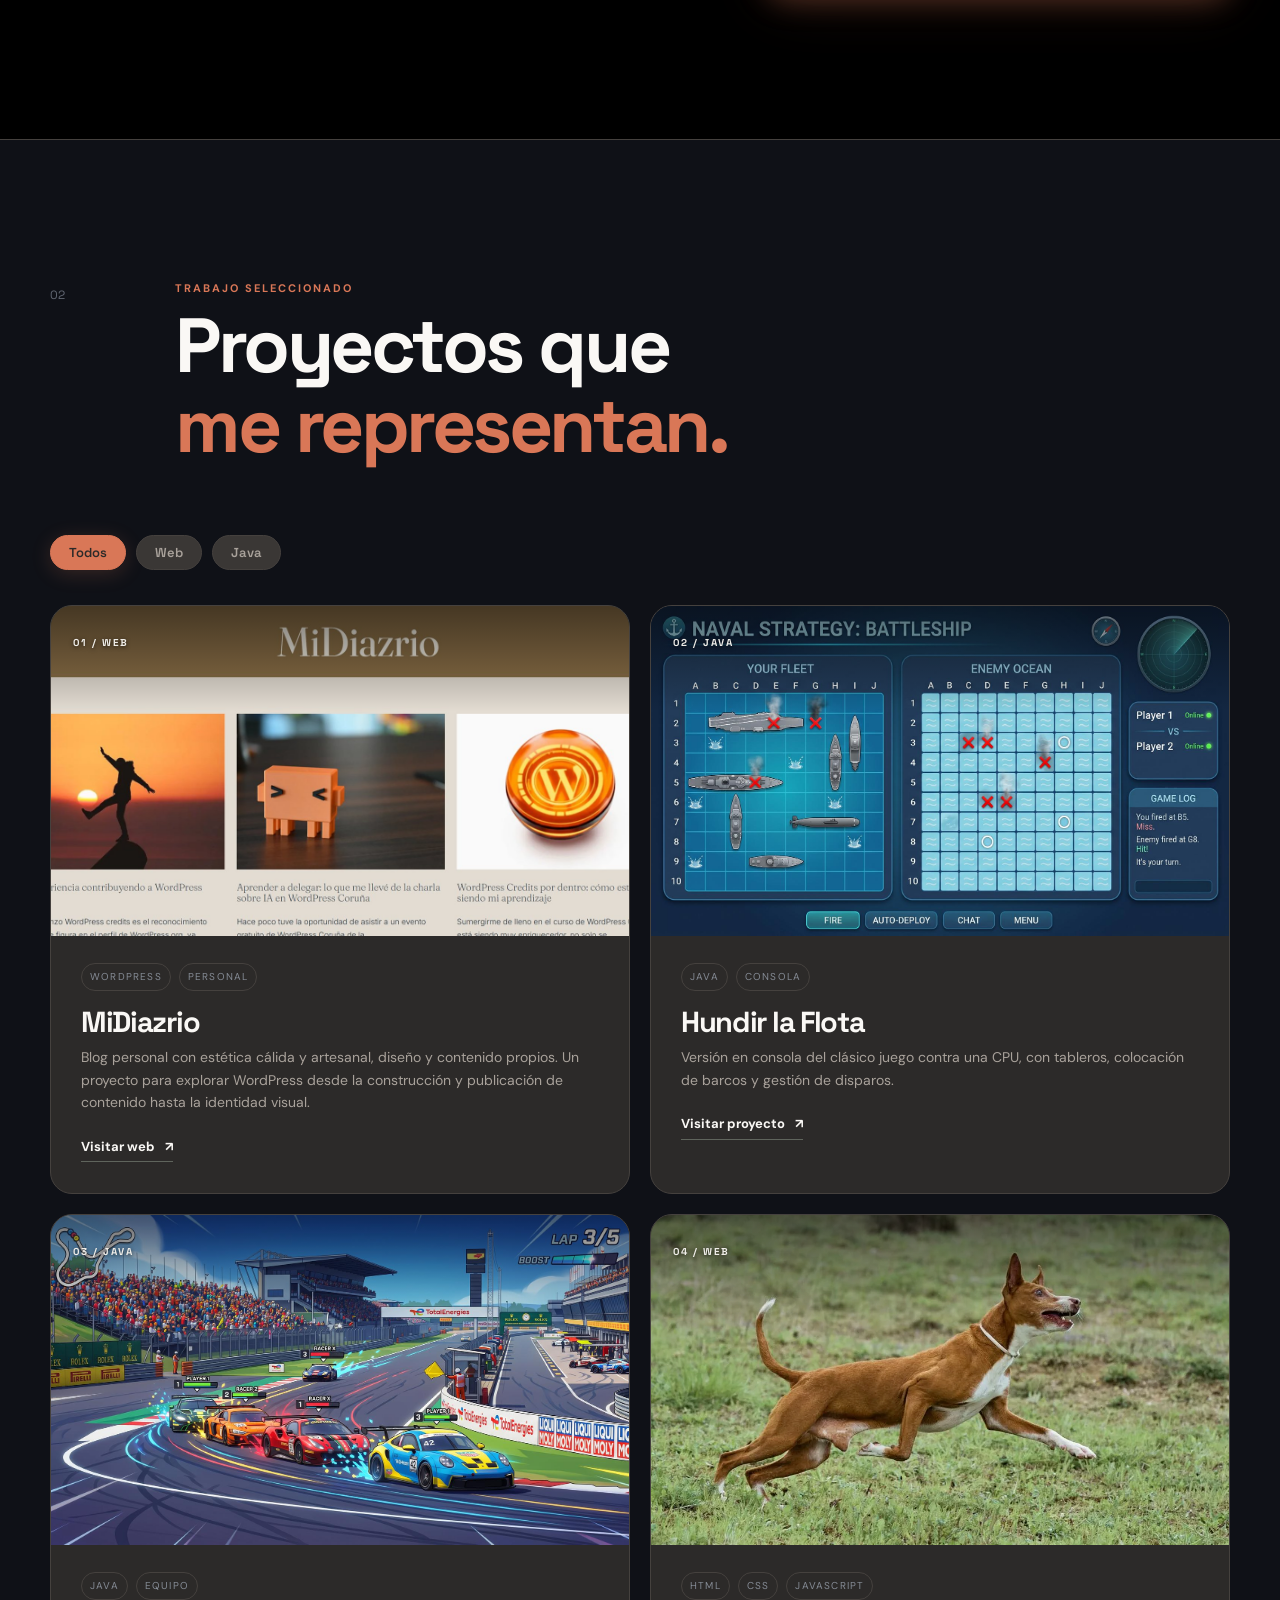
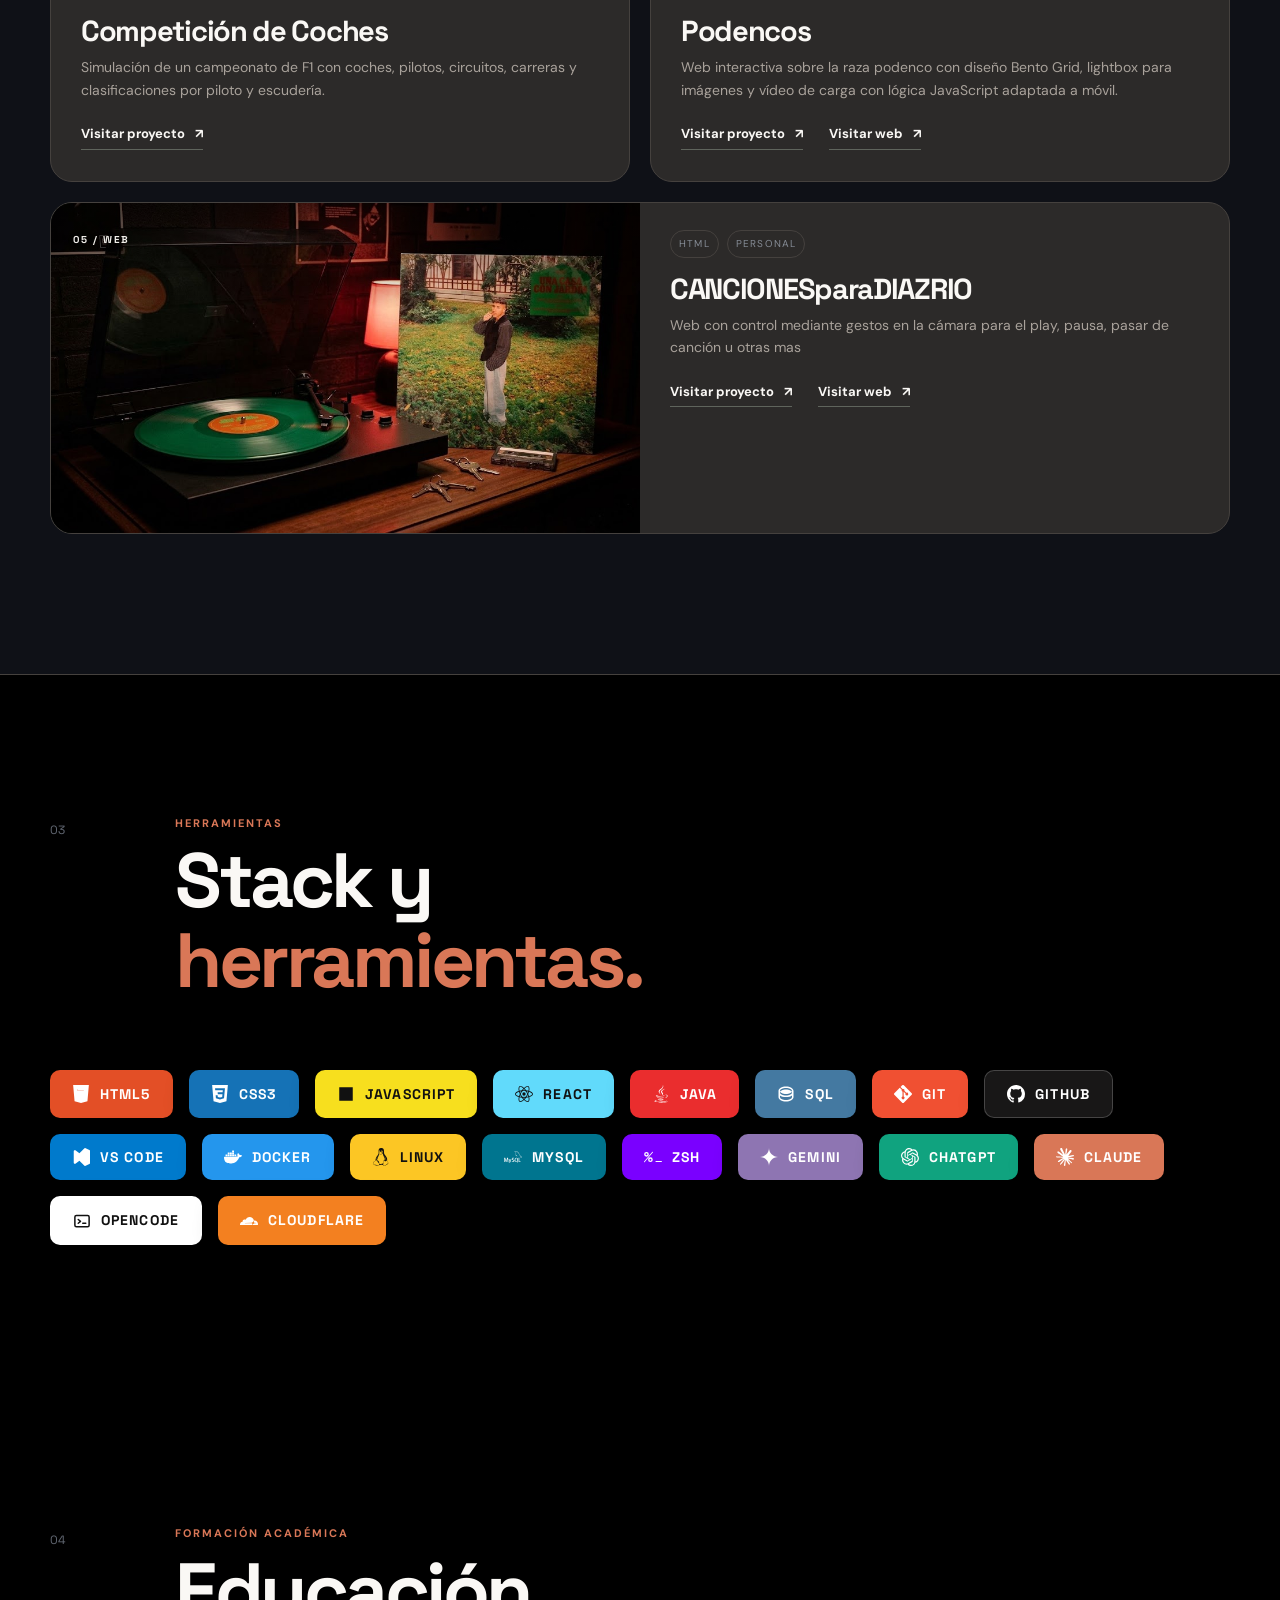
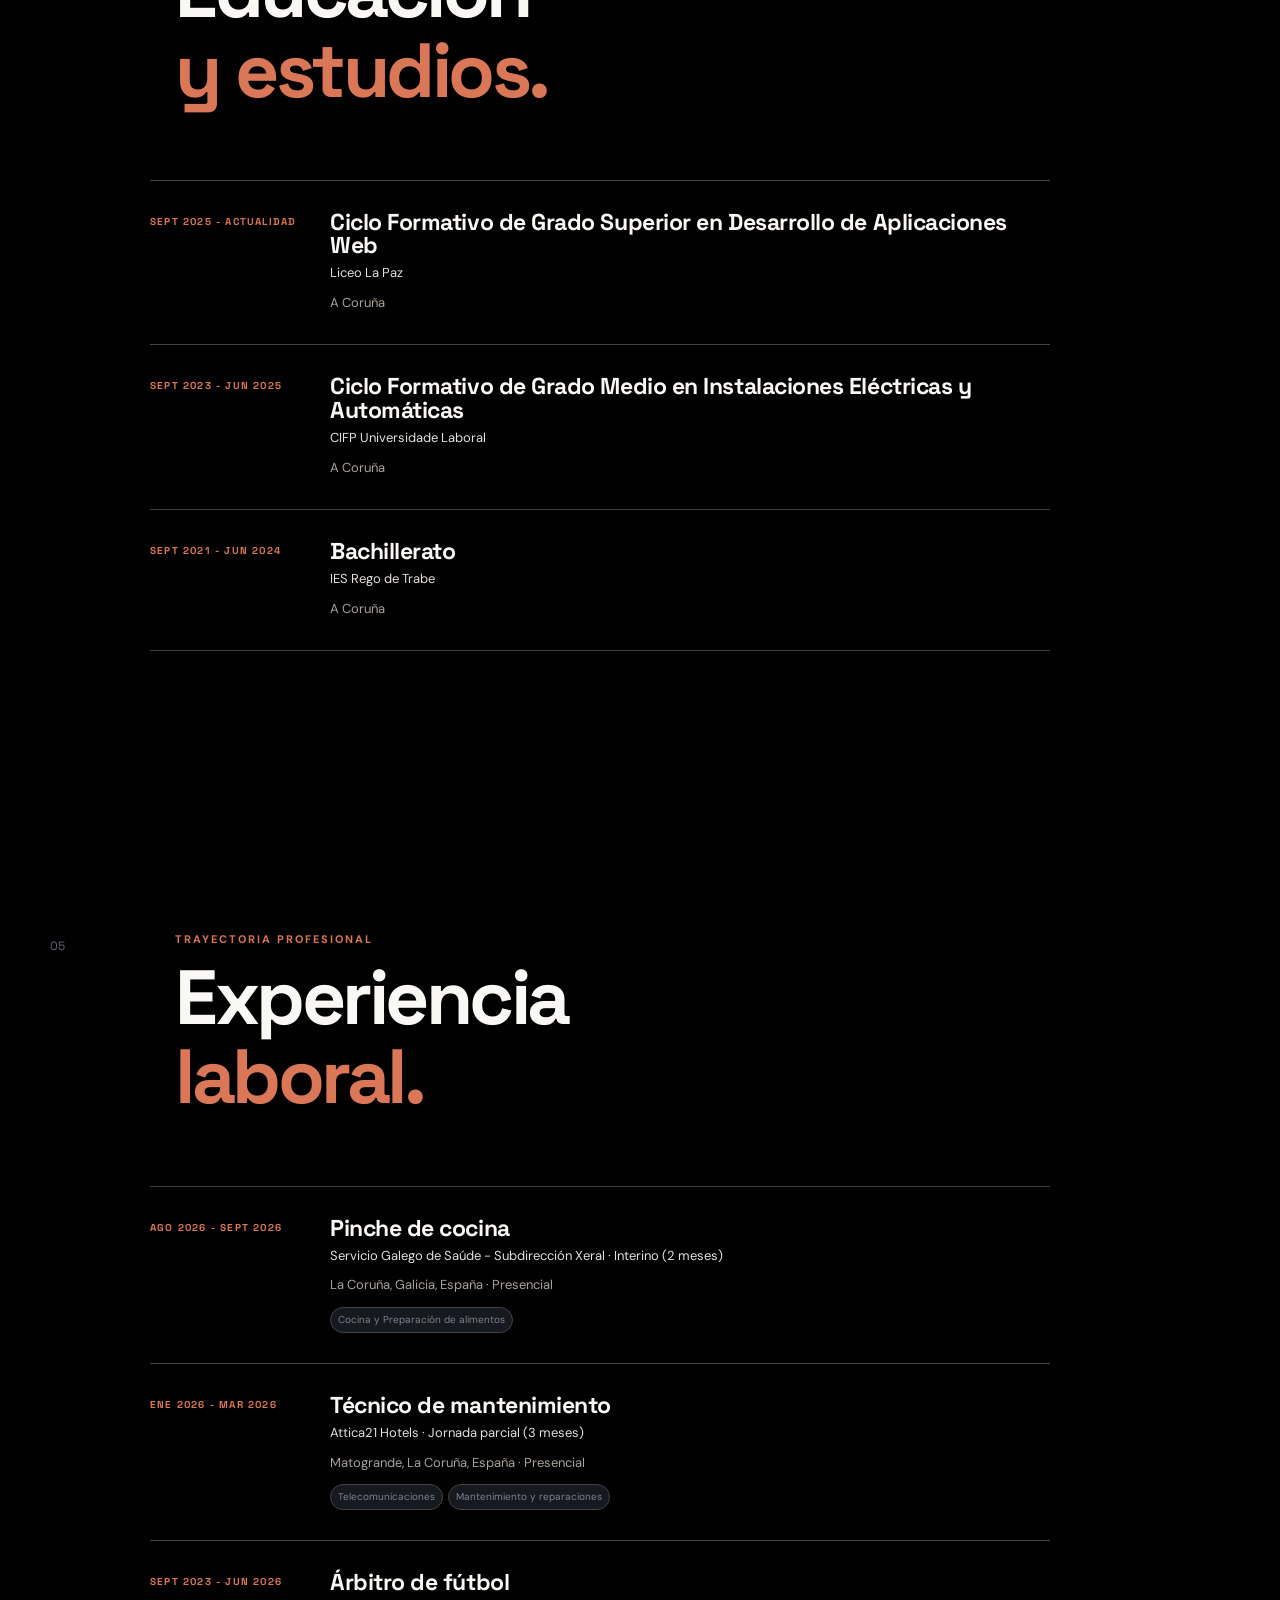
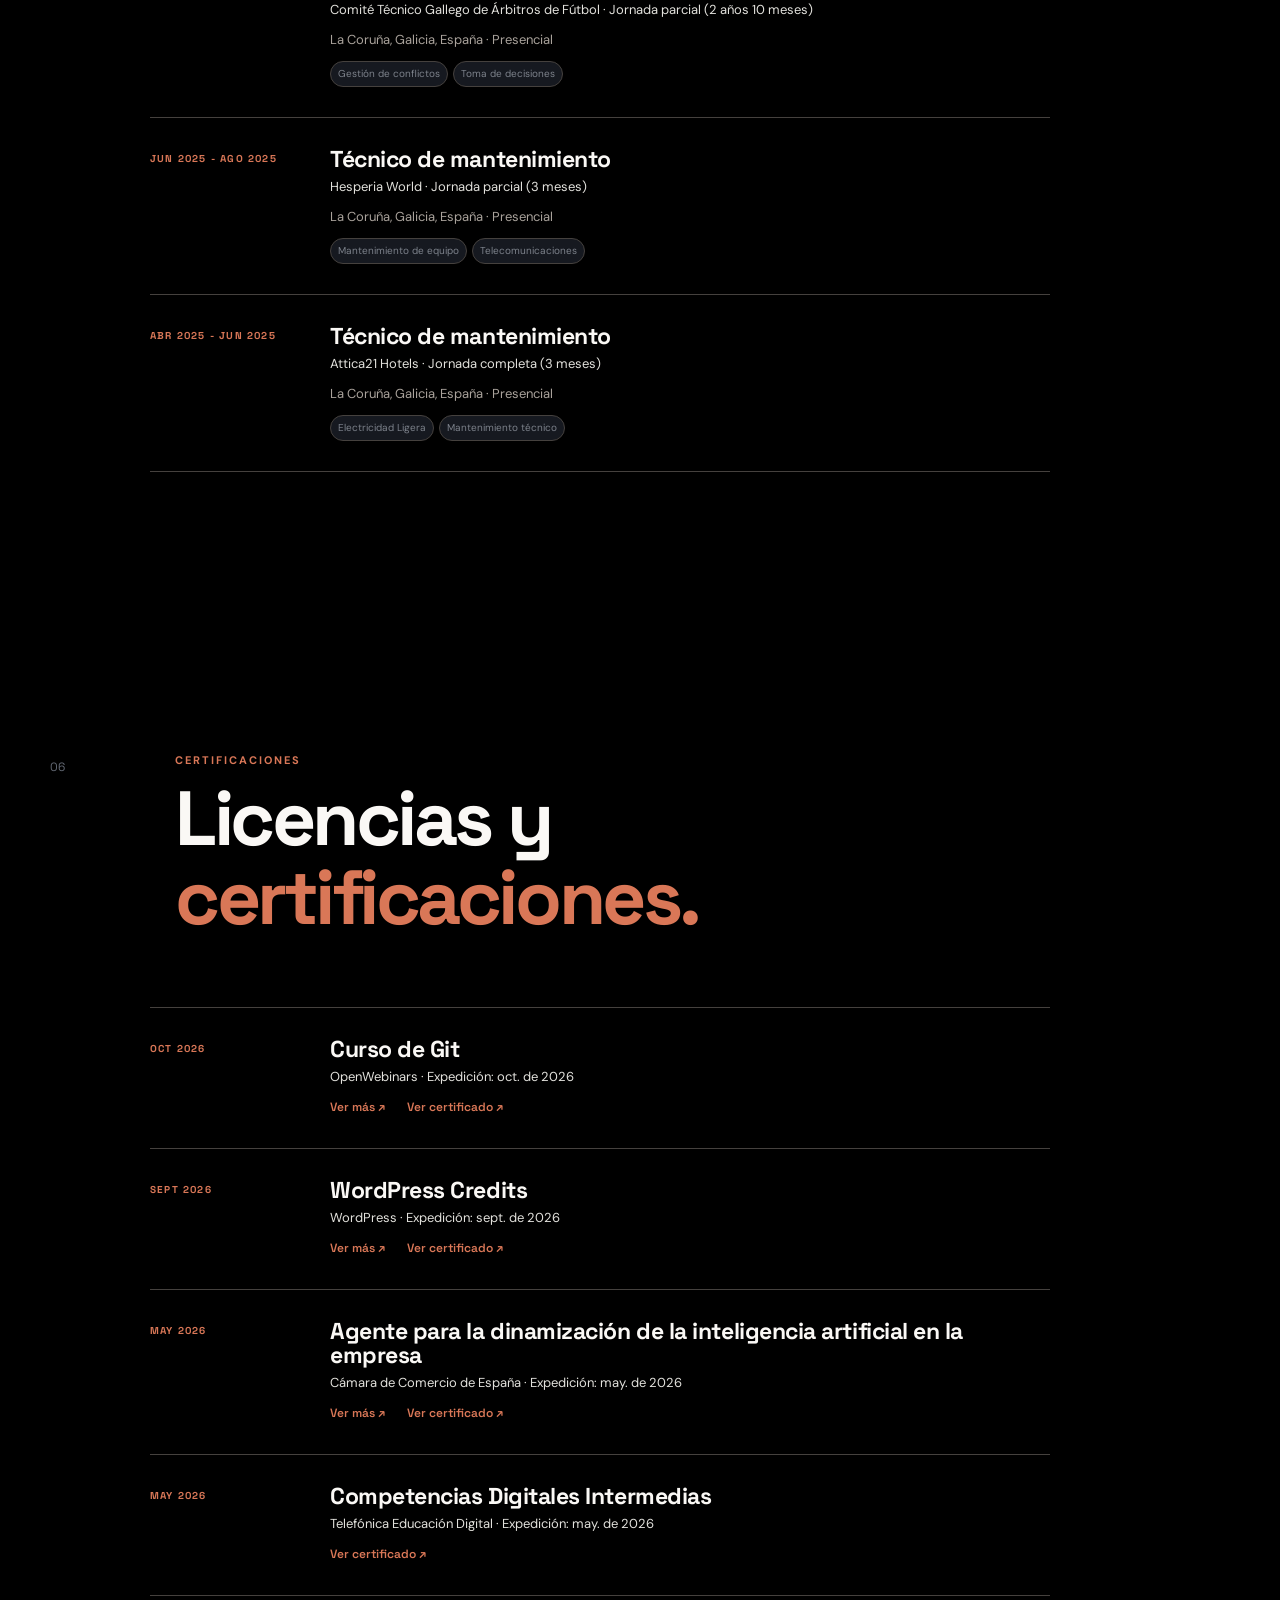
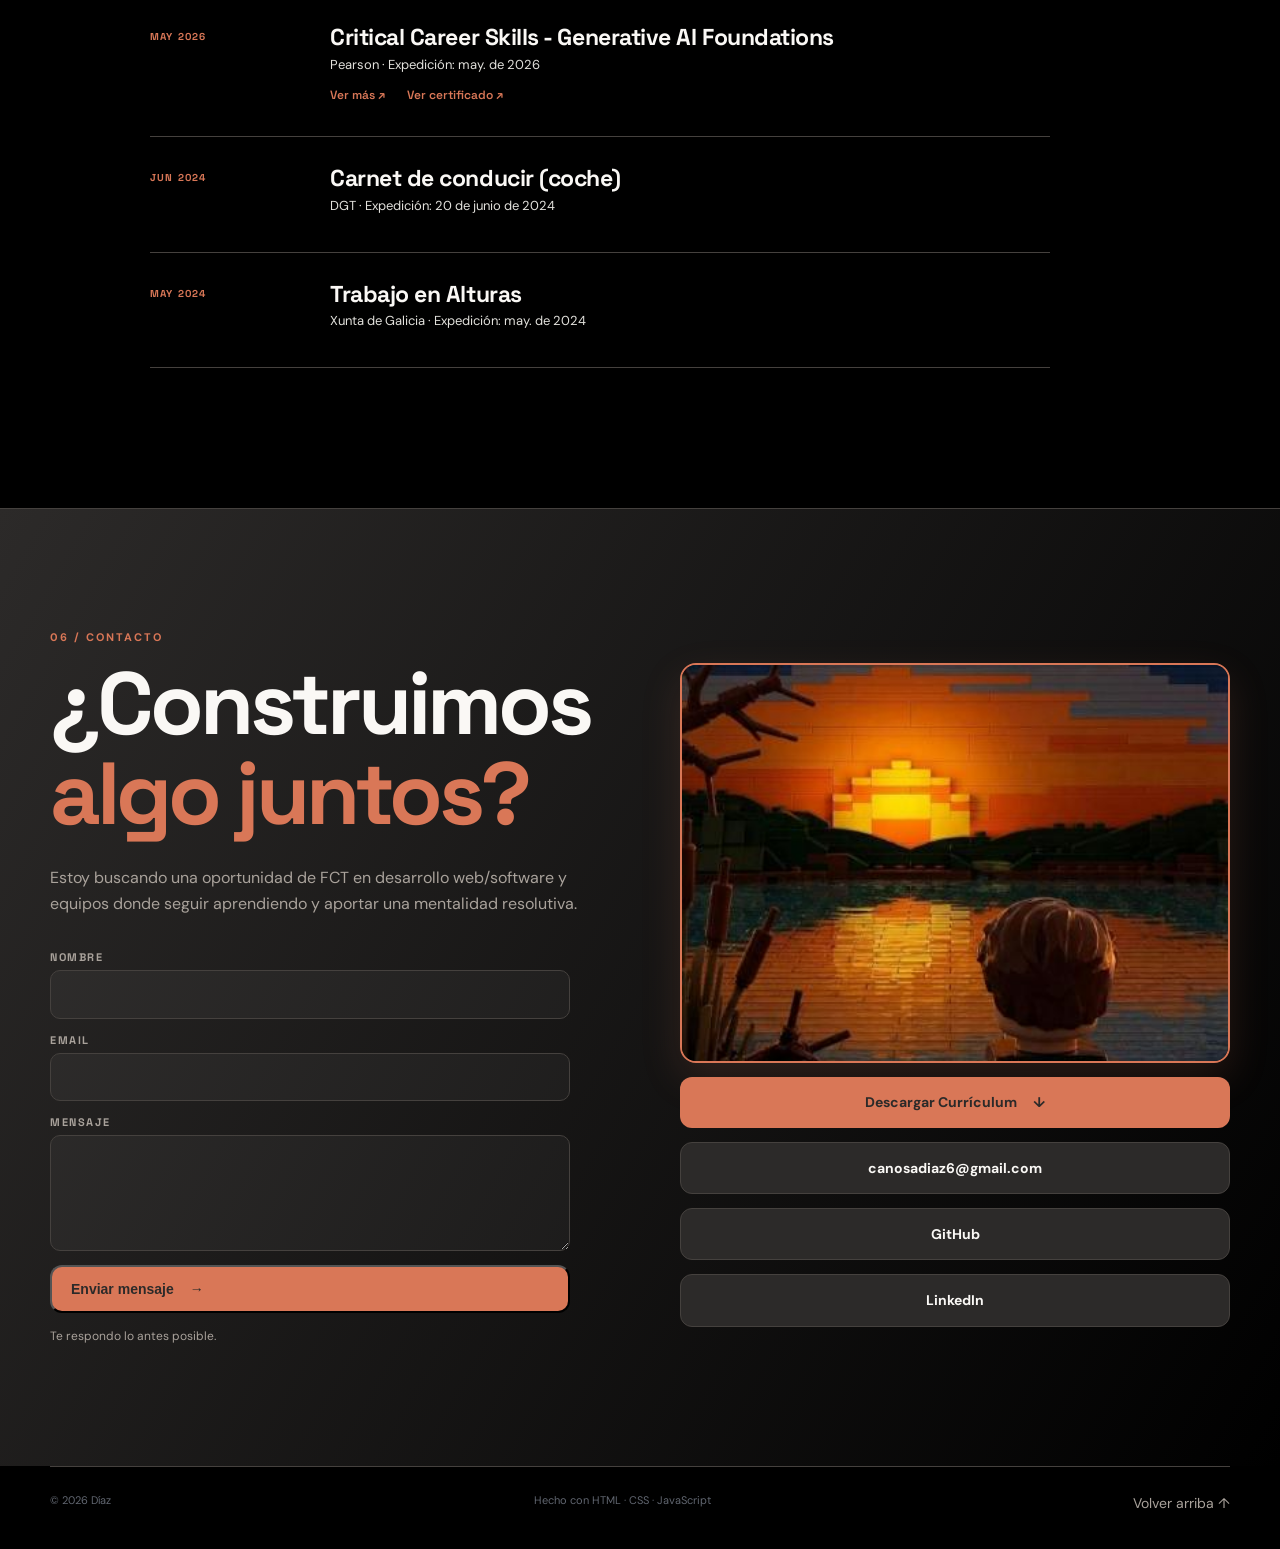
==== commit 651fd320: "fix: include Git certificate PDF + add OpenWebinars 'view more' link" ====
--- a/index.html
+++ b/index.html
@@ -439,6 +439,7 @@
           <div>
             <h3 data-i18n="cert.c7.title">Curso de Git</h3>
             <p data-i18n="cert.c7.meta">OpenWebinars · Expedición: oct. de 2026</p>
+            <a class="cert-link" href="https://academia.openwebinars.net/portada/git" target="_blank" rel="noopener noreferrer"><span data-i18n="cert.link">Ver más</span> <span aria-hidden="true">↗</span></a>
             <a class="cert-link" href="archivos/certificadoCursoGit.pdf" target="_blank" rel="noopener noreferrer"><span data-i18n="cert.pdf">Ver certificado</span> <span aria-hidden="true">↗</span></a>
           </div>
         </article>
